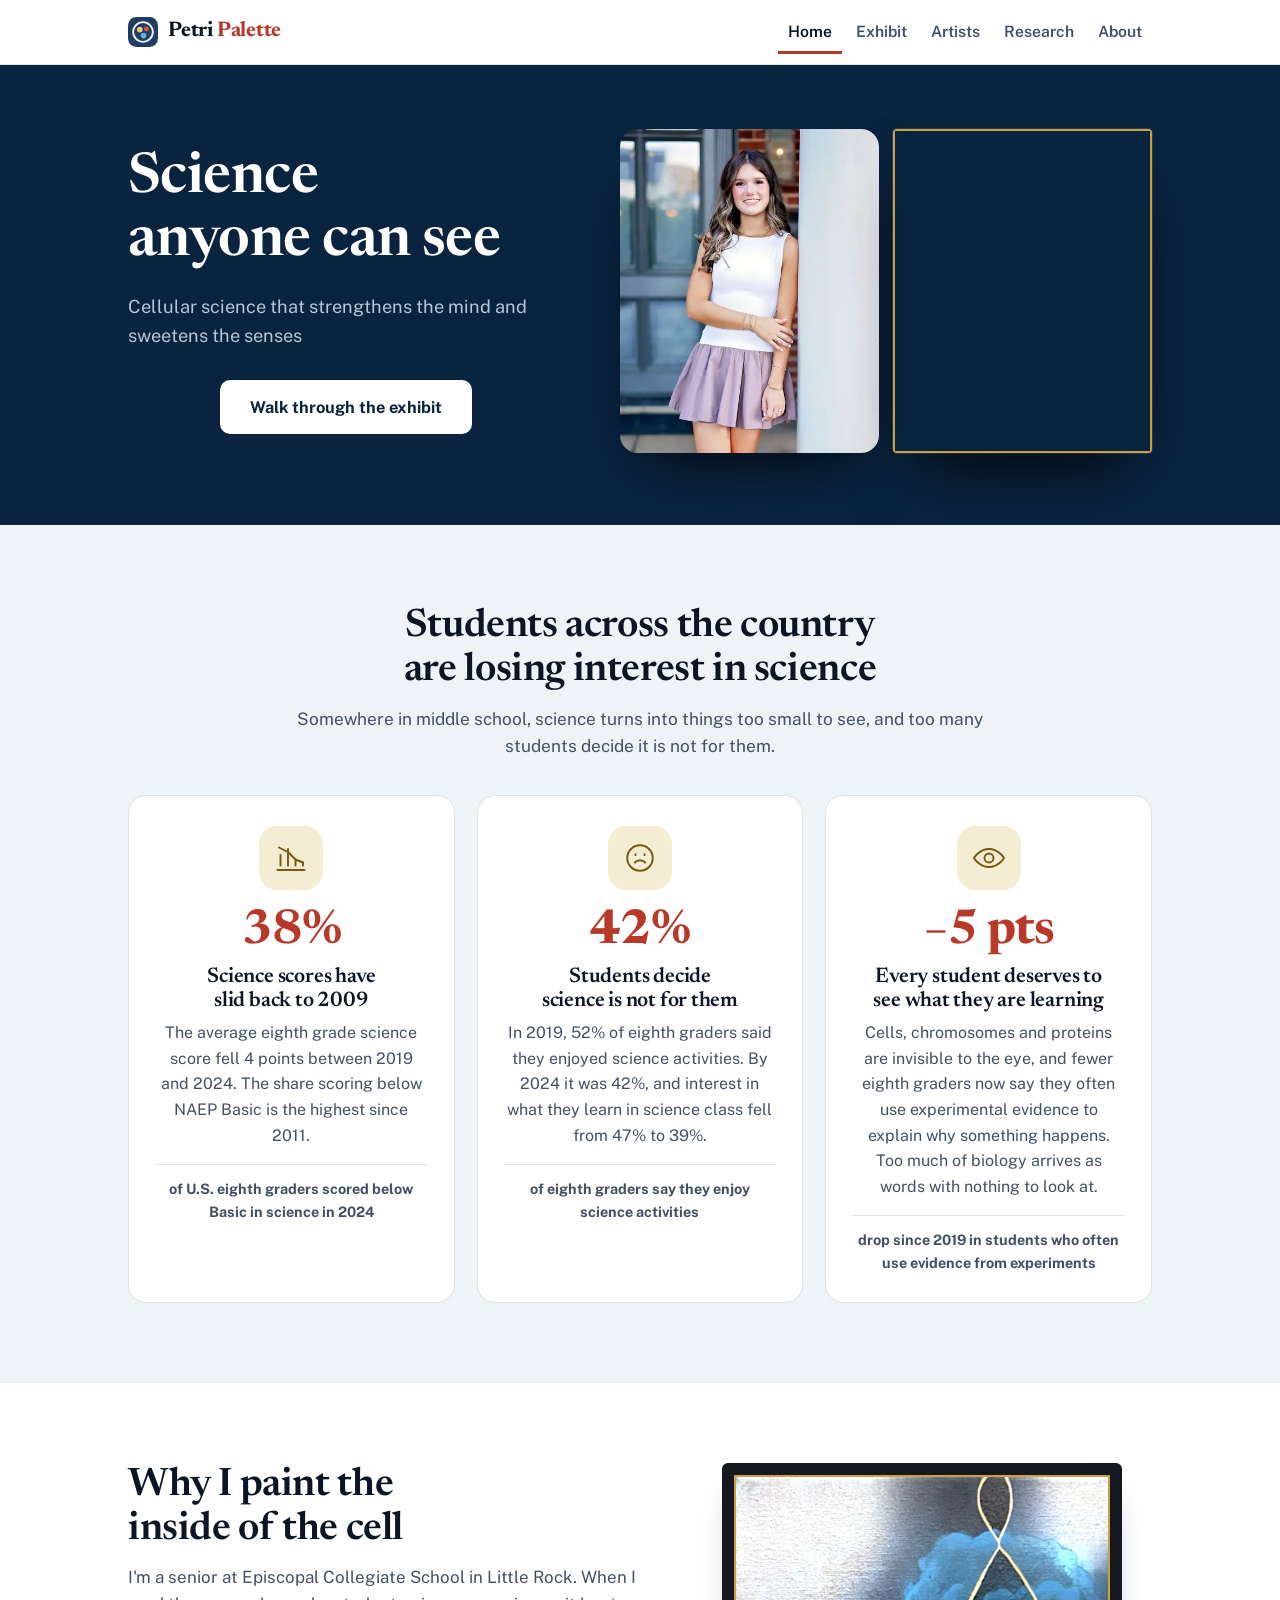
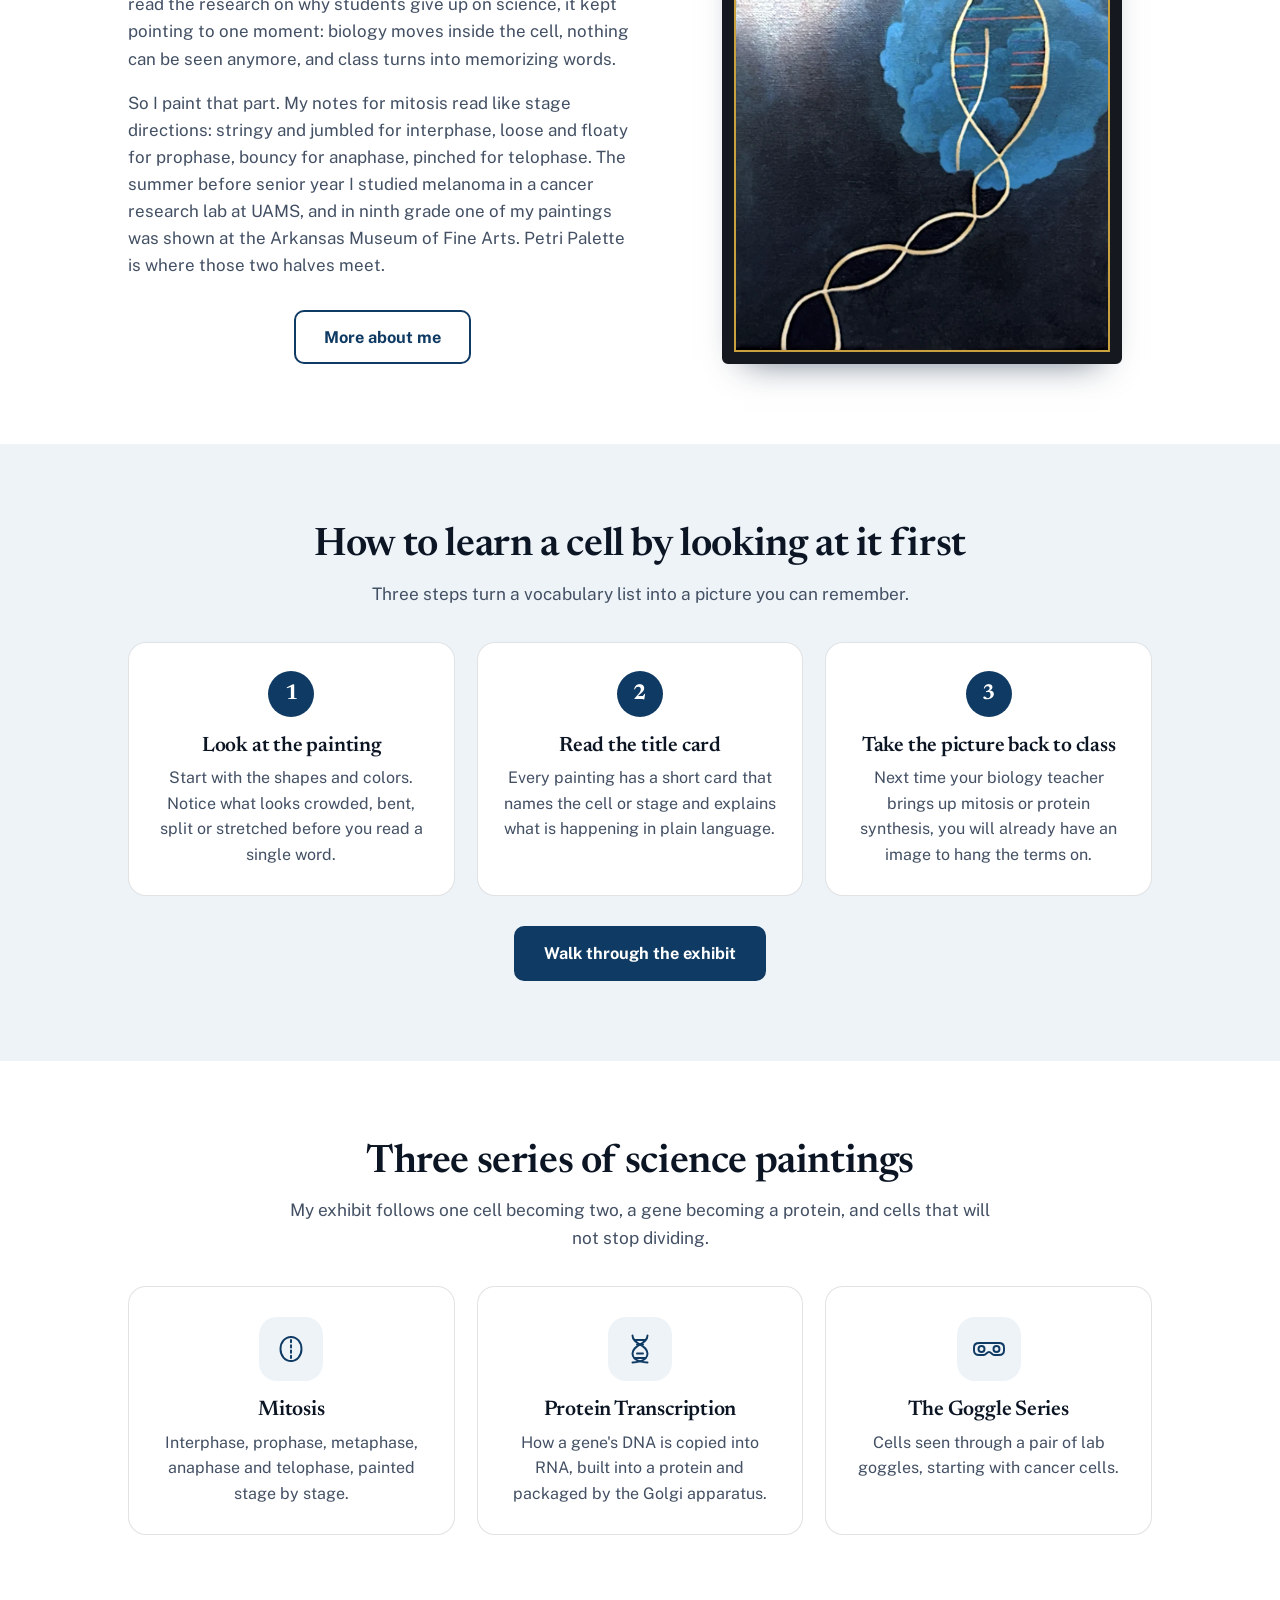
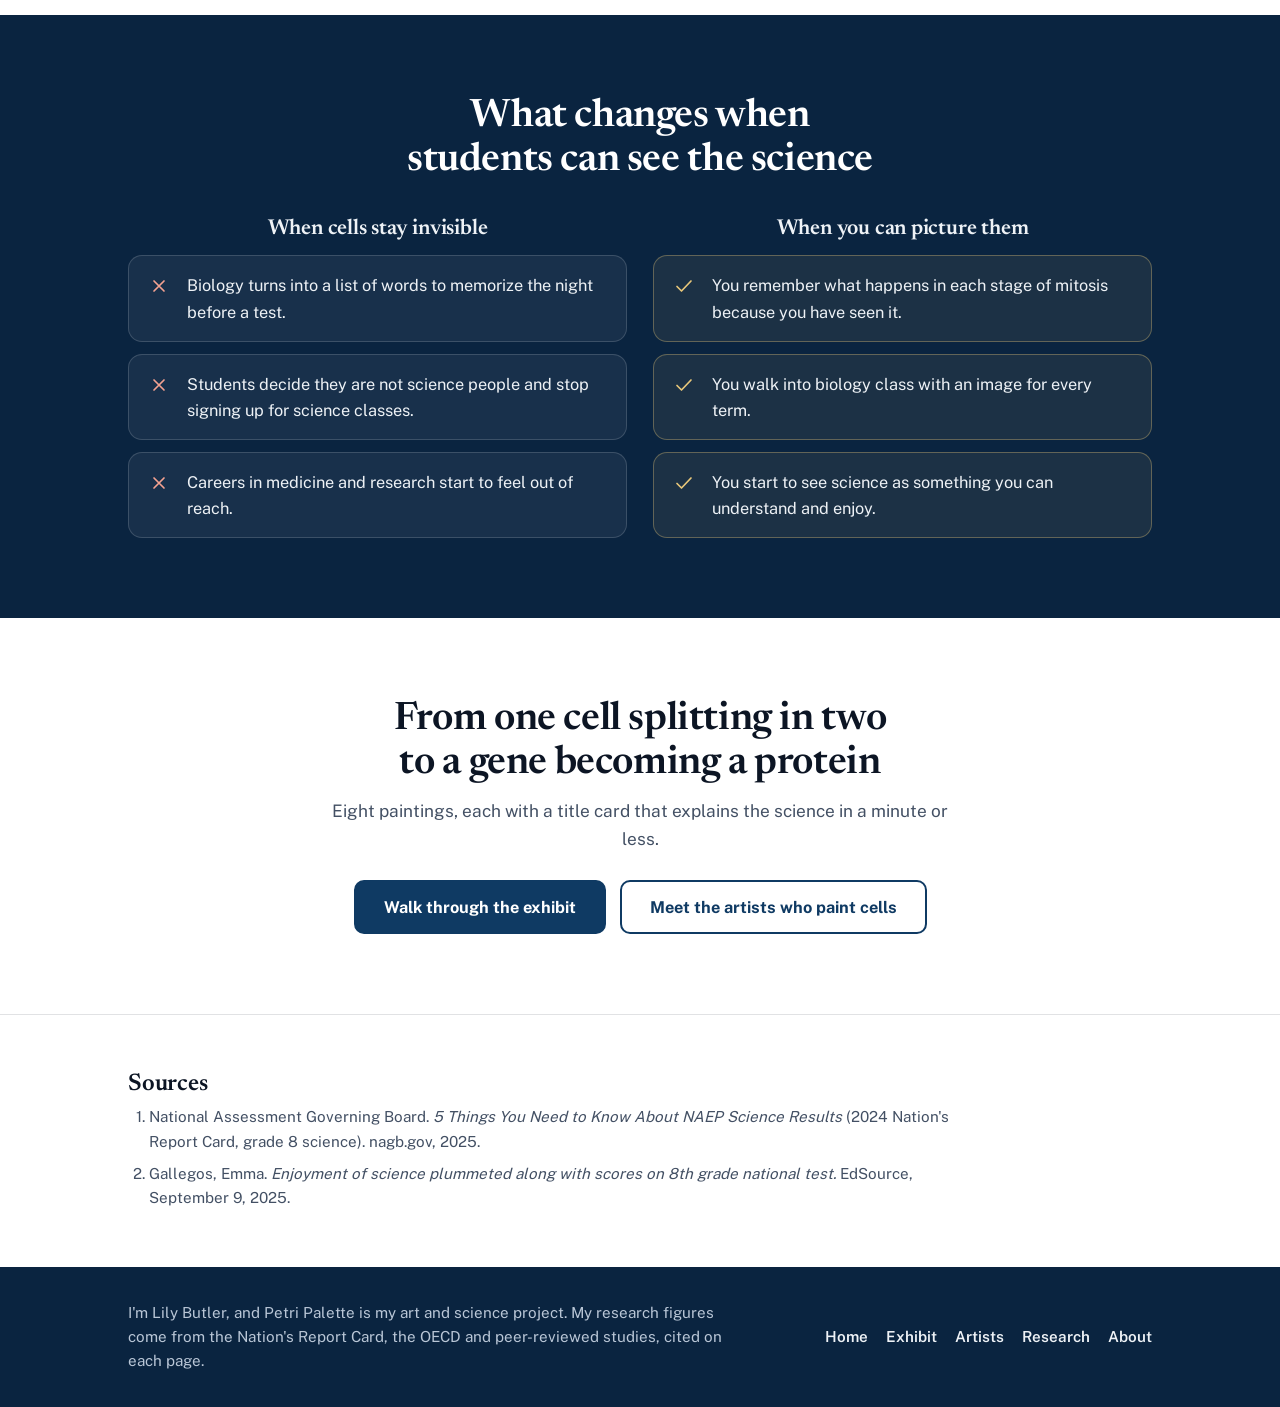
==== index.html @ 1de5664a "Add Lily's Interphase and Cancer Cells paintings; bring back the Goggle Series - Interphase: her rou" ====
<!DOCTYPE html>
<html lang="en">
<head>
<meta charset="UTF-8">
<meta name="viewport" content="width=device-width, initial-scale=1.0">
<title>Science Art Exhibit: Paintings of Cells and Mitosis | Petri Palette</title>
<meta name="description" content="My paintings of the stages of mitosis and the path from gene to protein, made to help students picture the biology they are asked to learn.">
<meta name="robots" content="index,follow,max-image-preview:large">
<link rel="canonical" href="https://odyssey-jotun.github.io/petri-palette/">
<meta name="author" content="Lily Butler">
<meta name="theme-color" content="#FFFFFF">
<meta property="og:site_name" content="Petri Palette">
<meta property="og:title" content="Science Art Exhibit: Paintings of Cells and Mitosis | Petri Palette">
<meta property="og:description" content="My paintings of the stages of mitosis and the path from gene to protein, made to help students picture the biology they are asked to learn.">
<meta property="og:type" content="website">
<meta property="og:url" content="https://odyssey-jotun.github.io/petri-palette/">
<meta property="og:image" content="https://odyssey-jotun.github.io/petri-palette/images/og.jpg">
<meta property="og:image:width" content="1200">
<meta property="og:image:height" content="630">
<meta property="og:image:alt" content="Lily Butler's painting of a gold DNA double helix unzipping across a blue cloud, on a dark blue wall">
<meta name="twitter:card" content="summary_large_image">
<link rel="icon" href="favicon.svg" type="image/svg+xml">
<link rel="preload" as="image" type="image/webp" href="images/lily-column-800.webp" imagesrcset="images/lily-column-480.webp 480w, images/lily-column-680.webp 680w, images/lily-column-800.webp 800w" imagesizes="(max-width: 860px) 46vw, 320px" fetchpriority="high">
<link rel="preload" href="fonts/newsreader.woff2" as="font" type="font/woff2" crossorigin>
<link rel="preload" href="fonts/public-sans.woff2" as="font" type="font/woff2" crossorigin>
<style>@font-face{font-family:'Newsreader';font-style:normal;font-weight:600 700;font-display:swap;src:url(fonts/newsreader.woff2) format('woff2')}@font-face{font-family:'Public Sans';font-style:normal;font-weight:400 700;font-display:swap;src:url(fonts/public-sans.woff2) format('woff2')}:root{--bg:#FFFFFF;--bg-alt:#EEF3F8;--card:#FFFFFF;--ink:#0C1524;--ink-soft:#435064;--primary:#0F3A63;--primary-dk:#0A2440;--red:#B8392A;--red-lt:#F9E4E0;--red-on-dark:#F4A291;--gold:#C9A23F;--gold-lt:#F5ECD4;--gold-dk:#765A10;--gold-on-dark:#E8C77A;--on-dark:#EEF2F6;--on-dark-soft:#B9C6D6;--line:rgba(12,21,36,0.12);--c2019:#2A6FA6;--c2024:#B8392A;--radius:18px;--radius-lg:28px;--wrap:1080px;--flow-tight:0.32em;--flow-block:44px;--flow-section:80px}*{box-sizing:border-box}html{scroll-behavior:smooth;scroll-padding-top:84px}@media (prefers-reduced-motion:reduce){html{scroll-behavior:auto}*{animation-duration:0.001ms !important;transition-duration:0.001ms !important}}body{margin:0;background:var(--bg);color:var(--ink);font-family:'Public Sans',ui-sans-serif,system-ui,-apple-system,'Segoe UI',sans-serif;font-size:18px;line-height:1.6;-webkit-font-smoothing:antialiased}h1,h2,h3,h4{font-family:'Newsreader',Georgia,'Times New Roman',serif;font-weight:600;line-height:1.12;margin:0 0 var(--flow-tight);color:var(--ink);letter-spacing:-0.01em}h1,h2,h3{text-wrap:balance}p{margin:0 0 1em}p:last-child{margin-bottom:0}a{color:inherit}img{max-width:100%;height:auto}.wrap{max-width:var(--wrap);margin:0 auto;padding:0 28px}.skip{position:absolute;left:-9999px;top:10px;background:var(--card);color:var(--ink);padding:12px 18px;border-radius:10px;z-index:100;text-decoration:none;font-weight:700;border:2px solid var(--primary)}.skip:focus{left:16px}a:focus-visible,button:focus-visible{outline:3px solid var(--red);outline-offset:3px;border-radius:4px}nav.site{position:sticky;top:0;z-index:20;background:rgba(255,255,255,0.94);backdrop-filter:blur(8px);border-bottom:1px solid var(--line)}nav.site .wrap{display:flex;align-items:center;justify-content:space-between;gap:4px 20px;padding-top:10px;padding-bottom:10px;flex-wrap:wrap}.wordmark{display:inline-flex;align-items:center;gap:10px;font-family:'Newsreader',Georgia,serif;font-weight:700;font-size:1.32rem;letter-spacing:-0.01em;color:var(--ink);text-decoration:none;white-space:nowrap;min-height:44px}.wordmark .mark{width:30px;height:30px;flex:none}.wordmark .last{color:var(--red)}nav.site ul{list-style:none;display:flex;align-items:center;gap:4px;margin:0;padding:0;font-size:0.98rem;font-weight:600}nav.site ul a{text-decoration:none;color:var(--ink-soft);display:inline-flex;align-items:center;min-height:44px;padding:0 10px;white-space:nowrap;transition:color 0.15s ease}nav.site ul a:hover{color:var(--primary)}nav.site ul a[aria-current="page"]{color:var(--ink);box-shadow:inset 0 -3px 0 var(--red)}.btn{display:inline-flex;align-items:center;justify-content:center;text-align:center;min-height:50px;background:var(--primary);color:#FFFFFF;text-decoration:none;font-weight:700;font-size:1.02rem;padding:12px 28px;border-radius:10px;border:2px solid var(--primary);transition:background 0.18s ease,color 0.18s ease,border-color 0.18s ease}.btn:hover{background:var(--gold-on-dark);border-color:var(--gold-on-dark);color:var(--primary-dk)}.btn.ghost{background:transparent;color:var(--primary)}.btn.ghost:hover{background:var(--primary);color:#FFFFFF;border-color:var(--primary)}.btn-row{display:flex;gap:14px;flex-wrap:wrap;align-items:center;justify-content:center;margin-top:30px}section{padding:var(--flow-section) 0}.band{background:var(--bg-alt)}.section-head{max-width:720px;margin-bottom:34px}.section-head.center{text-align:center;margin-left:auto;margin-right:auto}h2{font-size:clamp(1.8rem,3.3vw,2.45rem)}.section-head p{color:var(--ink-soft);font-size:1.08rem}.hero{padding:64px 0 80px}.hero-text{text-align:center;max-width:820px;margin:0 auto 40px}.hero h1{font-size:clamp(2.3rem,5.4vw,3.8rem)}.hero .lede{font-size:1.2rem;color:var(--ink-soft);margin:10px auto 0;max-width:40em}.hero-photo{margin:0;border-radius:var(--radius-lg);overflow:hidden;aspect-ratio:3/2;background:var(--bg-alt);box-shadow:0 24px 48px -26px rgba(19,40,64,0.6)}.hero-photo img{display:block;width:100%;height:100%;object-fit:cover}.hero-photo.wide{aspect-ratio:2.2/1}.hero-photo.wide img{object-position:center 60%}.split{display:grid;grid-template-columns:1.05fr 0.95fr;gap:56px;align-items:center}.split.flip{grid-template-columns:0.95fr 1.05fr}.page-hero{padding:60px 0 64px}.page-hero h1{font-size:clamp(2.1rem,4.4vw,3.1rem)}.page-hero .lede{font-size:1.14rem;color:var(--ink-soft);margin-top:8px;max-width:34em}.photo{margin:0;border-radius:var(--radius);overflow:hidden;aspect-ratio:4/3;background:var(--bg-alt);box-shadow:0 20px 40px -24px rgba(19,40,64,0.55)}.photo img{display:block;width:100%;height:100%;object-fit:cover}.split p{color:var(--ink-soft)}.cards{display:grid;grid-template-columns:repeat(3,1fr);gap:22px}.card{background:var(--card);border:1px solid var(--line);border-radius:var(--radius);padding:30px 26px 28px;text-align:center}.card h3{font-size:1.32rem}.card p{font-size:1rem;color:var(--ink-soft)}.card .icon{width:64px;height:64px;border-radius:18px;background:var(--bg-alt);color:var(--primary);display:flex;align-items:center;justify-content:center;margin:0 auto 18px}.card .icon svg{width:36px;height:36px}.card .num{font-family:'Newsreader',Georgia,serif;font-weight:700;font-size:clamp(2.4rem,4.2vw,3rem);line-height:1;letter-spacing:-0.02em;color:var(--red);margin:0 0 10px}.card .of{font-size:0.9rem;font-weight:700;color:var(--ink-soft);margin:12px 0 0;border-top:1px solid var(--line);padding-top:12px}.band .card .icon{background:var(--gold-lt);color:var(--gold-dk)}.punch{font-family:'Newsreader',Georgia,serif;font-weight:600;font-size:clamp(1.3rem,2.4vw,1.65rem);line-height:1.3;text-align:center;color:var(--primary);max-width:760px;margin:var(--flow-block) auto 0}.strip{list-style:none;margin:var(--flow-block) 0 0;padding:0;display:grid;grid-template-columns:repeat(3,1fr);background:var(--card);border:1px solid var(--line);border-radius:var(--radius)}.strip li{padding:24px 26px;border-left:1px solid var(--line);text-align:center}.strip li:first-child{border-left:0}.strip .n{display:block;font-family:'Newsreader',Georgia,serif;font-weight:700;font-size:2.2rem;line-height:1;color:var(--primary);margin-bottom:8px}.strip .t{font-size:0.98rem;color:var(--ink-soft);line-height:1.4;display:block}.about-text p{font-size:1.06rem}.about-text p.name-line{color:var(--ink);font-weight:700;font-size:1.12rem;margin-top:0}.steps{list-style:none;margin:0;padding:0;display:grid;grid-template-columns:repeat(3,1fr);gap:22px;counter-reset:step}.steps li{background:var(--card);border:1px solid var(--line);border-radius:var(--radius);padding:28px 26px;counter-increment:step;text-align:center}.steps li:before{content:counter(step);display:flex;align-items:center;justify-content:center;width:46px;height:46px;border-radius:50%;background:var(--primary);color:#FFFFFF;font-family:'Newsreader',Georgia,serif;font-weight:700;font-size:1.35rem;margin:0 auto 18px}.steps h3{font-size:1.3rem}.steps p{font-size:1rem;color:var(--ink-soft)}.after{background:var(--primary-dk);color:var(--on-dark)}.after h2,.after h3{color:#FFFFFF}.stakes{display:grid;grid-template-columns:1fr 1fr;gap:26px}.stake h3{font-size:1.35rem;margin-bottom:14px;text-align:center}.outcomes{list-style:none;margin:0;padding:0;display:grid;gap:12px}.outcomes li{display:grid;grid-template-columns:26px 1fr;gap:14px;align-items:start;background:rgba(255,255,255,0.06);border:1px solid rgba(238,242,246,0.16);border-radius:14px;padding:16px 18px;color:var(--on-dark);font-size:1.02rem}.outcomes svg{width:24px;height:24px;margin-top:2px;color:var(--red-on-dark)}.stake.good .outcomes svg{color:var(--gold-on-dark)}.stake.good .outcomes li{background:rgba(232,199,122,0.08);border-color:rgba(232,199,122,0.34)}.closing{text-align:center}.closing .wrap{max-width:680px}.closing p{color:var(--ink-soft);font-size:1.08rem}.closing .btn-row{margin-top:26px}.series{scroll-margin-top:90px}.series + .series{border-top:1px solid var(--line)}.series .section-head{margin-bottom:30px}.wall{display:grid;grid-template-columns:repeat(3,1fr);gap:34px 26px;align-items:start}.wall.five{grid-template-columns:repeat(6,1fr)}.wall.two{grid-template-columns:repeat(2,minmax(0,340px));justify-content:center}.wall.one{grid-template-columns:minmax(0,460px);justify-content:center}.wall.five .piece{grid-column:span 2}.wall.five .piece:nth-child(4){grid-column:2 / span 2}.piece{display:grid;gap:18px;justify-items:center}.frame{width:100%;aspect-ratio:4/5;margin:0;background:#FFFFFF;border:12px solid #15181E;border-radius:6px;box-shadow:0 18px 34px -22px rgba(19,40,64,0.7),inset 0 0 0 14px #F4F7FA;display:flex;flex-direction:column;align-items:center;justify-content:center;gap:14px;color:var(--primary);padding:22px}.frame svg{width:58%;height:auto;max-height:62%}.frame .soon{font-size:0.86rem;font-weight:600;color:var(--ink-soft);text-align:center;line-height:1.3}.frame img{width:100%;height:100%;object-fit:cover}.frame.art{padding:0;height:auto;box-shadow:0 18px 34px -22px rgba(19,40,64,0.7)}.frame.art img{display:block}.label{width:92%;background:var(--card);border:1px solid var(--line);border-radius:4px;padding:16px 18px 18px;text-align:left;box-shadow:0 6px 14px -10px rgba(24,32,43,0.45)}.label h3{font-size:1.22rem;margin-bottom:2px}.label .meta{font-size:0.86rem;color:var(--ink-soft);margin:0 0 10px;padding-bottom:10px;border-bottom:1px solid var(--line)}.label p{font-size:0.96rem;color:var(--ink-soft)}.label .see{margin-top:10px;color:var(--ink)}.chart{background:var(--card);border:1px solid var(--line);border-radius:var(--radius);padding:28px 30px;margin:0}.chart h3{font-size:1.3rem}.chart .sub{color:var(--ink-soft);font-size:0.98rem;margin-bottom:18px}.legend{list-style:none;margin:0 0 18px;padding:0;display:flex;gap:20px;flex-wrap:wrap;font-size:0.94rem;color:var(--ink-soft)}.legend li{display:flex;align-items:center;gap:8px}.legend i{width:14px;height:14px;border-radius:4px;display:inline-block}.legend i.y19,.bar.y19{background:var(--c2019)}.legend i.y24,.bar.y24{background:var(--c2024)}.bars{display:grid;gap:22px}.bars .row h4{font-family:'Public Sans',sans-serif;font-size:1rem;font-weight:700;margin-bottom:8px}.pair{display:grid;gap:4px}.barline{display:grid;grid-template-columns:44px 1fr;gap:10px;align-items:center;font-size:0.9rem;color:var(--ink-soft)}.track{position:relative;height:30px}.bar{display:flex;align-items:center;justify-content:flex-end;height:100%;border-radius:0 4px 4px 0;padding-right:10px;color:#FFFFFF;font-weight:700;font-size:0.95rem;min-width:52px}.bar:hover{filter:brightness(1.08)}.chart .cite-line{margin-top:18px}.facts{display:grid;grid-template-columns:1fr 1fr;gap:22px;margin-top:var(--flow-block)}.fact{background:var(--card);border:1px solid var(--line);border-radius:var(--radius);padding:26px}.fact h3{font-size:1.25rem}.fact p{color:var(--ink-soft);font-size:1rem}.cite-line{font-size:0.9rem;color:var(--ink-soft);font-style:italic;margin-top:14px}.prose{max-width:760px;margin:0 auto}.prose p{color:var(--ink-soft);font-size:1.06rem}.prose h2 + p{margin-top:0}.prose p + h2,.prose .facts + h2{margin-top:var(--flow-block)}.refs{padding:56px 0;border-top:1px solid var(--line)}.refs h2{font-size:1.5rem}.refs ol{max-width:860px;margin:0;padding-left:1.3rem;display:grid;gap:8px;font-size:0.95rem;color:var(--ink-soft)}footer{background:var(--primary-dk);color:var(--on-dark-soft);padding:34px 0;font-size:0.95rem}footer .wrap{display:flex;justify-content:space-between;align-items:center;flex-wrap:wrap;gap:10px 24px}footer p{margin:0;max-width:40em}footer ul{list-style:none;display:flex;flex-wrap:wrap;gap:0 18px;margin:0;padding:0;font-weight:600}footer ul a{display:inline-flex;align-items:center;min-height:44px;color:var(--on-dark);text-decoration:none}@media (max-width:900px){nav.site ul{order:3;width:100%;justify-content:space-between;gap:0;border-top:1px solid var(--line)}nav.site ul a{padding:0 4px;font-size:0.95rem}html{scroll-padding-top:130px}.wall,.wall.five,.wall.two{grid-template-columns:1fr 1fr}.wall.one{grid-template-columns:minmax(0,460px)}.wall.five .piece,.wall.five .piece:nth-child(4){grid-column:auto}}@media (min-width:560px) and (max-width:900px){nav.site ul{justify-content:flex-start;gap:18px}}@media (max-width:860px){.split,.split.flip{grid-template-columns:1fr;gap:30px}.page-hero .hero-photo{order:-1;aspect-ratio:16/10}.split.flip>.photo{order:0}.cards,.steps,.stakes,.facts{grid-template-columns:1fr}.hero-photo.wide{aspect-ratio:3/2}}@media (max-width:620px){:root{--flow-section:56px;--flow-block:34px}body{font-size:17px}.wrap{padding:0 20px}.hero{padding:36px 0 56px}.hero-text{margin-bottom:28px}.page-hero{padding:24px 0 44px}.btn-row .btn{width:100%}.strip{grid-template-columns:1fr}.strip li{border-left:0;border-top:1px solid var(--line)}.strip li:first-child{border-top:0}.wall,.wall.five,.wall.two{grid-template-columns:1fr;gap:40px}.frame{max-width:340px}.frame:not(.art){aspect-ratio:1/1}.chart{padding:22px 18px}.wordmark{font-size:1.2rem}}a.card{text-decoration:none;color:inherit;transition:border-color 0.15s ease}a.card:hover{border-color:var(--red)}a.card:hover h3{color:var(--primary)}.about-art{max-width:400px;justify-self:center}.label .credit{font-size:0.82rem;font-style:italic;color:var(--ink-soft);margin-top:10px;padding-top:10px;border-top:1px solid var(--line)}.card .where{font-size:0.92rem;font-weight:700;color:var(--red);margin:0 0 10px}.portrait{aspect-ratio:4/5;max-width:440px;width:100%;justify-self:center}.photo.portrait,.hero-photo.portrait{aspect-ratio:4/5}.portrait img{object-position:center 30%}@media (max-width:860px){.page-hero .hero-photo.portrait{aspect-ratio:1/1;max-width:400px;margin:0 auto}.split>.photo.portrait{order:-1;max-width:400px;margin:0 auto}}.studio-hero{background:var(--primary-dk);color:var(--on-dark);padding:64px 0 72px;overflow:hidden}.studio{display:grid;grid-template-columns:0.92fr 1.08fr;gap:48px;align-items:center}.studio-text{position:relative;z-index:1}.studio-hero h1{color:#FFFFFF;font-size:clamp(2.2rem,4.6vw,3.4rem)}.studio-hero .lede{color:var(--on-dark-soft);font-size:1.14rem;margin-top:10px;max-width:32em}.studio-art{position:relative;padding:0 0 40px}.canvas{margin:0 auto;width:min(100%,470px);aspect-ratio:711/890;border-radius:4px;overflow:hidden;box-shadow:0 0 0 1px rgba(238,242,246,0.12),0 36px 70px -24px rgba(0,0,0,0.85)}.canvas img{display:block;width:100%;height:100%;object-fit:cover}.studio-card{position:absolute;right:max(0px,calc(50% - 290px));bottom:0;margin:0;background:#FFFFFF;color:var(--ink);border-radius:4px;padding:10px 14px;font-size:0.86rem;line-height:1.35;max-width:220px;box-shadow:0 10px 22px -12px rgba(0,0,0,0.7)}.studio-card strong{display:block;font-family:'Newsreader',Georgia,serif;font-size:1.05rem;font-weight:600}.studio-card span{color:var(--ink-soft)}.studio-hero .strip{margin-top:56px}.btn.light{background:#FFFFFF;border-color:#FFFFFF;color:var(--primary-dk)}.btn.light:hover{background:#E8C77A;border-color:#E8C77A;color:var(--primary-dk)}@media (prefers-reduced-motion:no-preference){.studio-card{animation:studio-rise 0.7s cubic-bezier(.2,.7,.2,1) 0.2s both}}@keyframes studio-rise{from{opacity:0;transform:translateY(28px)}to{opacity:1;transform:none}}@keyframes studio-fade{from{opacity:0}to{opacity:1}}@media (max-width:860px){.studio{grid-template-columns:1fr;gap:34px}.studio-art{order:-1;padding:0 0 36px}.canvas{width:84%}.studio-card{max-width:170px;padding:8px 11px;font-size:0.8rem}.studio-hero{padding:32px 0 56px}.studio-hero .strip{margin-top:40px}}.frame{position:relative}.frame::after{content:"";position:absolute;inset:0;box-shadow:inset 0 0 0 2px var(--gold);pointer-events:none}.canvas{position:relative}.canvas::after{content:"";position:absolute;inset:0;box-shadow:inset 0 0 0 2px var(--gold);pointer-events:none}.after .stake h3,.studio-card strong{color:inherit}footer ul a:hover{color:var(--gold-on-dark)}.cards.two{grid-template-columns:repeat(2,minmax(0,360px));justify-content:center}@media (max-width:860px){.cards.two{grid-template-columns:1fr}}.hero2{display:grid;grid-template-columns:0.9fr 1.1fr;gap:56px;align-items:center}.hero2-text{position:relative;z-index:1}.hero2-text h1{color:#FFFFFF;font-size:clamp(2.3rem,4.4vw,3.5rem)}.diptych{display:grid;grid-template-columns:1fr 1fr;gap:14px}.trip-photo{margin:0;aspect-ratio:4/5;border-radius:var(--radius);overflow:hidden;box-shadow:0 30px 60px -24px rgba(0,0,0,0.8)}.trip-photo img{display:block;width:100%;height:100%;object-fit:cover;object-position:center 25%}.diptych .canvas{width:100%;margin:0}@media (max-width:860px){.hero2{grid-template-columns:1fr;gap:26px}.diptych{order:-1;gap:10px}}</style>
<script type="application/ld+json">{"@context":"https://schema.org","@graph":[{"@type":"WebSite","@id":"https://odyssey-jotun.github.io/petri-palette/#site","url":"https://odyssey-jotun.github.io/petri-palette/","name":"Petri Palette","description":"Paintings of cells, mitosis and protein synthesis that make biology easier to picture, with the research behind the project.","author":{"@id":"https://odyssey-jotun.github.io/petri-palette/#lily"},"inLanguage":"en-US"},{"@type":"Person","@id":"https://odyssey-jotun.github.io/petri-palette/#lily","name":"Lily Butler","description":"High school senior, painter and student researcher who created Petri Palette, an art exhibit of cells, mitosis and protein synthesis.","url":"https://odyssey-jotun.github.io/petri-palette/#about"},{"@type":"WebPage","@id":"https://odyssey-jotun.github.io/petri-palette/#page","url":"https://odyssey-jotun.github.io/petri-palette/","name":"Science Art Exhibit: Paintings of Cells and Mitosis | Petri Palette","headline":"Science Art Exhibit: Paintings of Cells and Mitosis | Petri Palette","description":"My paintings of the stages of mitosis and the path from gene to protein, made to help students picture the biology they are asked to learn.","isPartOf":{"@id":"https://odyssey-jotun.github.io/petri-palette/#site"},"author":{"@id":"https://odyssey-jotun.github.io/petri-palette/#lily"},"inLanguage":"en-US","datePublished":"2026-10-27","dateModified":"2026-10-27","image":"https://odyssey-jotun.github.io/petri-palette/images/og.jpg","about":"Science art for biology education"}]}</script>
</head>
<body>

<a class="skip" href="#main">Skip to content</a>
<nav class="site" aria-label="Primary">
  <div class="wrap">
    <a class="wordmark" href="index.html"><svg class="mark" viewBox="0 0 32 32" aria-hidden="true"><rect width="32" height="32" rx="9" fill="#1F3D63"/><circle cx="16" cy="16" r="10.5" fill="none" stroke="#EEF2F6" stroke-width="2"/><circle cx="12.6" cy="13.4" r="3.1" fill="#E8C77A"/><circle cx="19.6" cy="12.8" r="2.6" fill="#E0533A"/><circle cx="16.6" cy="19.8" r="3" fill="#5BB4E0"/></svg><span>Petri <span class="last">Palette</span></span></a>
    <ul>
      <li><a href="index.html" aria-current="page">Home</a></li>
      <li><a href="exhibit.html">Exhibit</a></li>
      <li><a href="artists.html">Artists</a></li>
      <li><a href="research.html">Research</a></li>
      <li><a href="about.html">About</a></li>
    </ul>
  </div>
</nav>

<main id="main">

<header class="studio-hero">
  <div class="wrap hero2">
    <div class="hero2-text">
      <h1>Science anyone can see</h1>
      <p class="lede">Cellular science that strengthens the mind and sweetens the senses</p>
      <div class="btn-row center">
        <a href="exhibit.html" class="btn light">Walk through the exhibit</a>
      </div>
    </div>
    <div class="diptych">
      <figure class="trip-photo"><img src="images/lily-column-800.webp" srcset="images/lily-column-480.webp 480w, images/lily-column-680.webp 680w, images/lily-column-800.webp 800w" sizes="(max-width: 860px) 46vw, 320px" width="800" height="1000" alt="Lily Butler, the student artist behind Petri Palette, in a white top, leaning against a white column and smiling" fetchpriority="high" decoding="async"></figure>
      <figure class="canvas"><img src="images/art/dna-helix.webp" srcset="images/art/dna-helix-520.webp 520w, images/art/dna-helix.webp 711w" sizes="(max-width: 860px) 46vw, 320px" width="711" height="890" alt="My painting of a gold DNA double helix unzipping across a blue cloud" decoding="async"></figure>
    </div>
  </div>
</header>

<section id="problem" class="band">
  <div class="wrap">
    <div class="section-head center">
      <h2>Students across the country are losing interest in science</h2>
      <p>Somewhere in middle school, science turns into things too small to see, and too many students decide it is not for them.</p>
    </div>
    <div class="cards">
      <div class="card">
        <div class="icon"><svg viewBox="0 0 48 48" fill="none" stroke="currentColor" stroke-width="2.6" stroke-linecap="round" stroke-linejoin="round" aria-hidden="true"><path d="M6 40h36"/><path d="M10 34V20M20 34V12M30 34v-8M40 34v-4"/><path d="M8 10l12 6 10 10 10 4"/></svg></div>
        <p class="num">38%</p>
        <h3>Science scores have slid back to 2009</h3>
        <p>The average eighth grade science score fell 4 points between 2019 and 2024. The share scoring below NAEP Basic is the highest since 2011.</p>
        <p class="of">of U.S. eighth graders scored below Basic in science in 2024</p>
      </div>
      <div class="card">
        <div class="icon"><svg viewBox="0 0 48 48" fill="none" stroke="currentColor" stroke-width="2.6" stroke-linecap="round" stroke-linejoin="round" aria-hidden="true"><circle cx="24" cy="24" r="17"/><path d="M17 30c2 -2 4.5-3 7-3s5 1 7 3"/><path d="M18 19v1M30 19v1"/></svg></div>
        <p class="num">42%</p>
        <h3>Students decide science is not for them</h3>
        <p>In 2019, 52% of eighth graders said they enjoyed science activities. By 2024 it was 42%, and interest in what they learn in science class fell from 47% to 39%.</p>
        <p class="of">of eighth graders say they enjoy science activities</p>
      </div>
      <div class="card">
        <div class="icon"><svg viewBox="0 0 48 48" fill="none" stroke="currentColor" stroke-width="2.6" stroke-linecap="round" stroke-linejoin="round" aria-hidden="true"><path d="M4 24s7-12 20-12 20 12 20 12-7 12-20 12S4 24 4 24z"/><circle cx="24" cy="24" r="6"/></svg></div>
        <p class="num">&minus;5 pts</p>
        <h3>Every student deserves to see what they are learning</h3>
        <p>Cells, chromosomes and proteins are invisible to the eye, and fewer eighth graders now say they often use experimental evidence to explain why something happens. Too much of biology arrives as words with nothing to look at.</p>
        <p class="of">drop since 2019 in students who often use evidence from experiments</p>
      </div>
    </div>
  </div>
</section>

<section id="about">
  <div class="wrap split">
    <div class="about-text">
      <h2>Why I paint the inside of the cell</h2>
      <p>I'm a senior at Episcopal Collegiate School in Little Rock. When I read the research on why students give up on science, it kept pointing to one moment: biology moves inside the cell, nothing can be seen anymore, and class turns into memorizing words.</p>
      <p>So I paint that part. My notes for mitosis read like stage directions: stringy and jumbled for interphase, loose and floaty for prophase, bouncy for anaphase, pinched for telophase. The summer before senior year I studied melanoma in a cancer research lab at UAMS, and in ninth grade one of my paintings was shown at the Arkansas Museum of Fine Arts. Petri Palette is where those two halves meet.</p>
      <div class="btn-row center"><a href="about.html" class="btn ghost">More about me</a></div>
    </div>
    <figure class="frame art about-art" style="aspect-ratio:711/890"><img src="images/art/dna-helix.webp" width="711" height="890" alt="My painting of a gold DNA double helix unzipping across a blue cloud" loading="lazy" decoding="async"></figure>
  </div>
</section>

<section id="plan" class="band">
  <div class="wrap">
    <div class="section-head center">
      <h2>How to learn a cell by looking at it first</h2>
      <p>Three steps turn a vocabulary list into a picture you can remember.</p>
    </div>
    <ol class="steps">
      <li>
        <h3>Look at the painting</h3>
        <p>Start with the shapes and colors. Notice what looks crowded, bent, split or stretched before you read a single word.</p>
      </li>
      <li>
        <h3>Read the title card</h3>
        <p>Every painting has a short card that names the cell or stage and explains what is happening in plain language.</p>
      </li>
      <li>
        <h3>Take the picture back to class</h3>
        <p>Next time your biology teacher brings up mitosis or protein synthesis, you will already have an image to hang the terms on.</p>
      </li>
    </ol>
    <div class="btn-row center">
      <a href="exhibit.html" class="btn">Walk through the exhibit</a>
    </div>
  </div>
</section>

<section id="series">
  <div class="wrap">
    <div class="section-head center">
      <h2>Three series of science paintings</h2>
      <p>My exhibit follows one cell becoming two, a gene becoming a protein, and cells that will not stop dividing.</p>
    </div>
    <div class="cards">
      <a class="card" href="exhibit.html#mitosis">
        <div class="icon"><svg viewBox="0 0 48 48" fill="none" stroke="currentColor" stroke-width="2.6" stroke-linecap="round" stroke-linejoin="round" aria-hidden="true"><path d="M24 8c-8 0-14 7-14 16s6 16 14 16"/><path d="M24 8c8 0 14 7 14 16s-6 16-14 16"/><path d="M24 12v24" stroke-dasharray="3 4"/></svg></div>
        <h3>Mitosis</h3>
        <p>Interphase, prophase, metaphase, anaphase and telophase, painted stage by stage.</p>
      </a>
      <a class="card" href="exhibit.html#protein-transcription">
        <div class="icon"><svg viewBox="0 0 48 48" fill="none" stroke="currentColor" stroke-width="2.6" stroke-linecap="round" stroke-linejoin="round" aria-hidden="true"><path d="M14 6c0 12 20 12 20 24S14 42 14 42"/><path d="M34 6c0 12-20 12-20 24s20 12 20 12"/><path d="M17 12h14M20 18h8M20 30h8M17 36h14"/></svg></div>
        <h3>Protein Transcription</h3>
        <p>How a gene's DNA is copied into RNA, built into a protein and packaged by the Golgi apparatus.</p>
      </a>
      <a class="card" href="exhibit.html#goggle-series">
        <div class="icon"><svg viewBox="0 0 48 48" fill="none" stroke="currentColor" stroke-width="2.6" stroke-linecap="round" stroke-linejoin="round" aria-hidden="true"><path d="M4 22c0-4 3-6 7-6h26c4 0 7 2 7 6v4c0 4-3 6-7 6h-6c-3 0-4-4-7-4s-4 4-7 4h-6c-4 0-7-2-7-6z"/><circle cx="14" cy="24" r="4"/><circle cx="34" cy="24" r="4"/></svg></div>
        <h3>The Goggle Series</h3>
        <p>Cells seen through a pair of lab goggles, starting with cancer cells.</p>
      </a>
    </div>
  </div>
</section>

<section id="stakes" class="after">
  <div class="wrap">
    <div class="section-head center">
      <h2>What changes when students can see the science</h2>
    </div>
    <div class="stakes">
      <div class="stake">
        <h3>When cells stay invisible</h3>
        <ul class="outcomes">
          <li><svg viewBox="0 0 48 48" fill="none" stroke="currentColor" stroke-width="3.4" stroke-linecap="round" stroke-linejoin="round" aria-hidden="true"><path d="M14 14l20 20M34 14L14 34"/></svg><span>Biology turns into a list of words to memorize the night before a test.</span></li>
          <li><svg viewBox="0 0 48 48" fill="none" stroke="currentColor" stroke-width="3.4" stroke-linecap="round" stroke-linejoin="round" aria-hidden="true"><path d="M14 14l20 20M34 14L14 34"/></svg><span>Students decide they are not science people and stop signing up for science classes.</span></li>
          <li><svg viewBox="0 0 48 48" fill="none" stroke="currentColor" stroke-width="3.4" stroke-linecap="round" stroke-linejoin="round" aria-hidden="true"><path d="M14 14l20 20M34 14L14 34"/></svg><span>Careers in medicine and research start to feel out of reach.</span></li>
        </ul>
      </div>
      <div class="stake good">
        <h3>When you can picture them</h3>
        <ul class="outcomes">
          <li><svg viewBox="0 0 48 48" fill="none" stroke="currentColor" stroke-width="3.4" stroke-linecap="round" stroke-linejoin="round" aria-hidden="true"><path d="M10 25l9 9 19-20"/></svg><span>You remember what happens in each stage of mitosis because you have seen it.</span></li>
          <li><svg viewBox="0 0 48 48" fill="none" stroke="currentColor" stroke-width="3.4" stroke-linecap="round" stroke-linejoin="round" aria-hidden="true"><path d="M10 25l9 9 19-20"/></svg><span>You walk into biology class with an image for every term.</span></li>
          <li><svg viewBox="0 0 48 48" fill="none" stroke="currentColor" stroke-width="3.4" stroke-linecap="round" stroke-linejoin="round" aria-hidden="true"><path d="M10 25l9 9 19-20"/></svg><span>You start to see science as something you can understand and enjoy.</span></li>
        </ul>
      </div>
    </div>
  </div>
</section>

<section class="closing">
  <div class="wrap">
    <h2>From one cell splitting in two to a gene becoming a protein</h2>
    <p>Eight paintings, each with a title card that explains the science in a minute or less.</p>
    <div class="btn-row"><a href="exhibit.html" class="btn">Walk through the exhibit</a><a href="artists.html" class="btn ghost">Meet the artists who paint cells</a></div>
  </div>
</section>

<section class="refs" id="sources">
  <div class="wrap">
    <h2>Sources</h2>
    <ol>
      <li>National Assessment Governing Board. <em>5 Things You Need to Know About NAEP Science Results</em> (2024 Nation's Report Card, grade 8 science). nagb.gov, 2025.</li>
      <li>Gallegos, Emma. <em>Enjoyment of science plummeted along with scores on 8th grade national test.</em> EdSource, September 9, 2025.</li>
    </ol>
  </div>
</section>

</main>

<footer>
  <div class="wrap">
    <p>I'm Lily Butler, and Petri Palette is my art and science project. My research figures come from the Nation's Report Card, the OECD and peer-reviewed studies, cited on each page.</p>
    <ul>
      <li><a href="index.html">Home</a></li>
      <li><a href="exhibit.html">Exhibit</a></li>
      <li><a href="artists.html">Artists</a></li>
      <li><a href="research.html">Research</a></li>
      <li><a href="about.html">About</a></li>
    </ul>
  </div>
</footer>

</body>
</html>
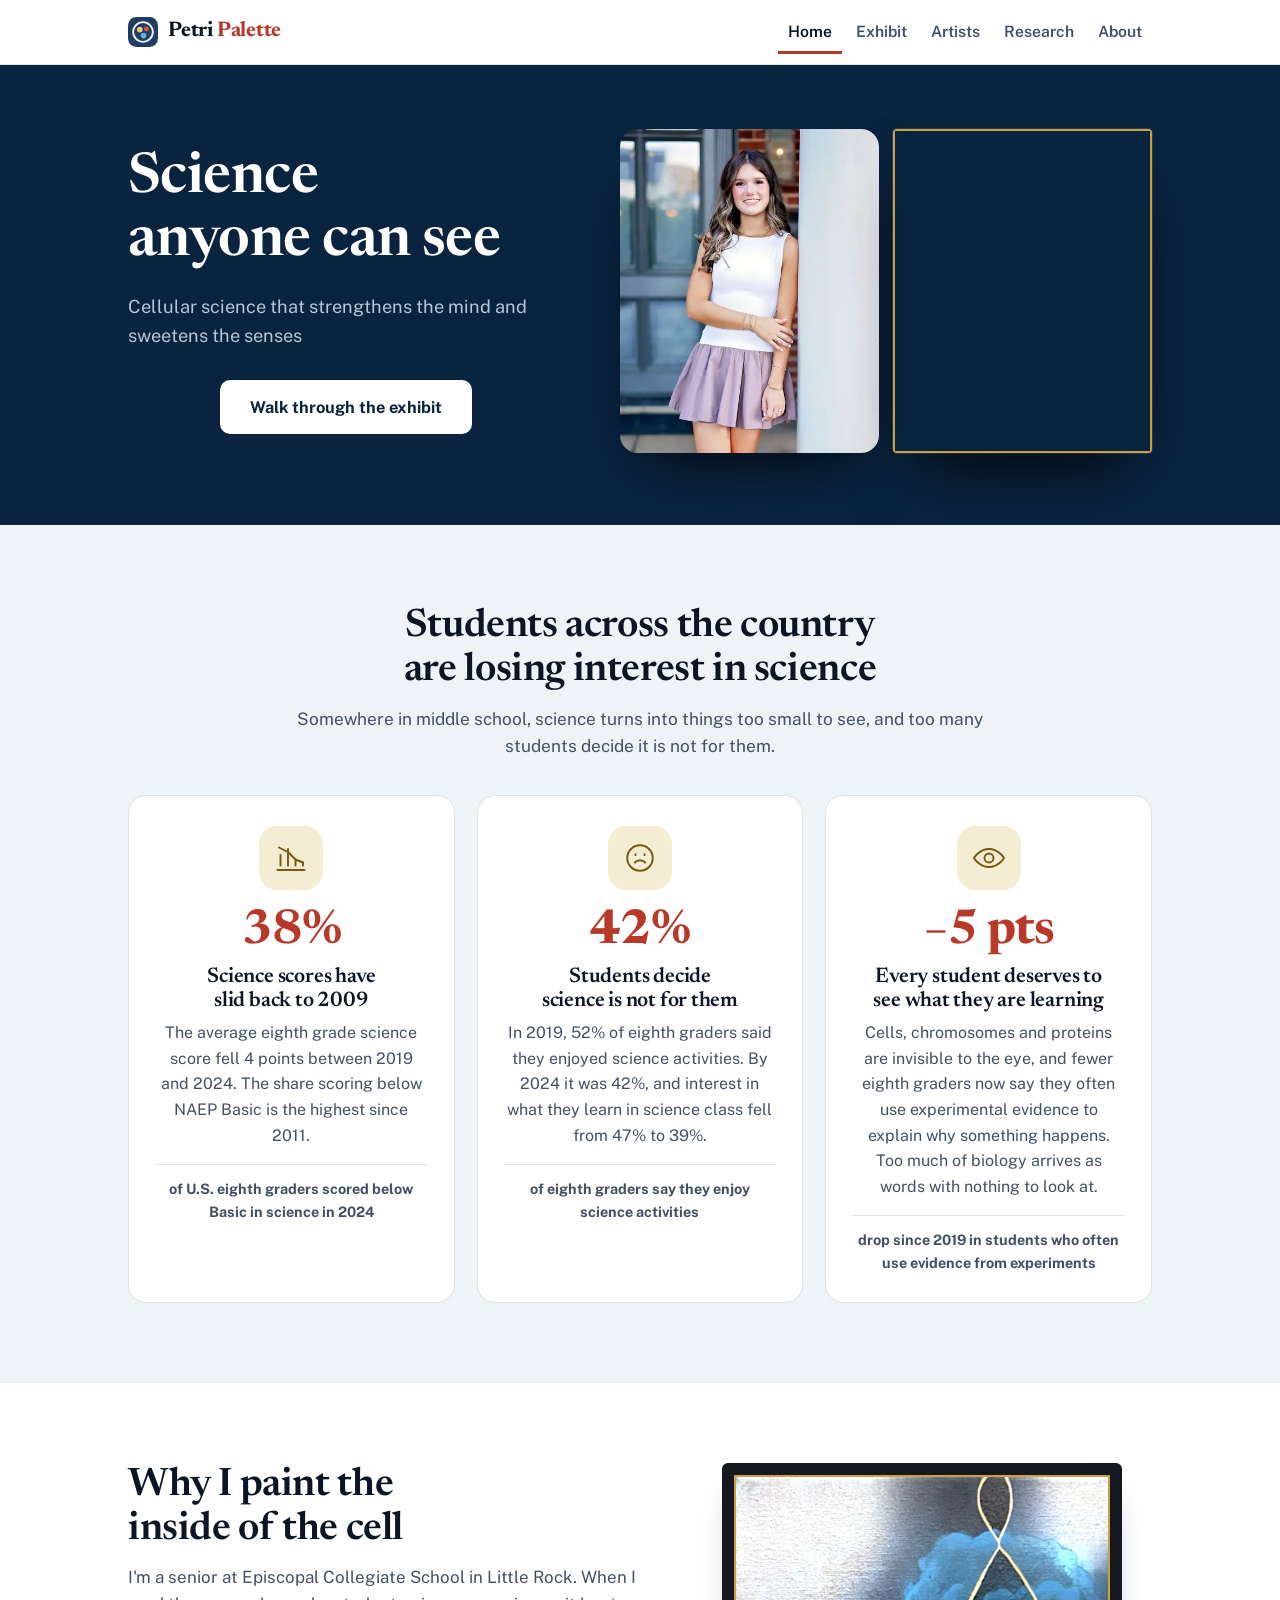
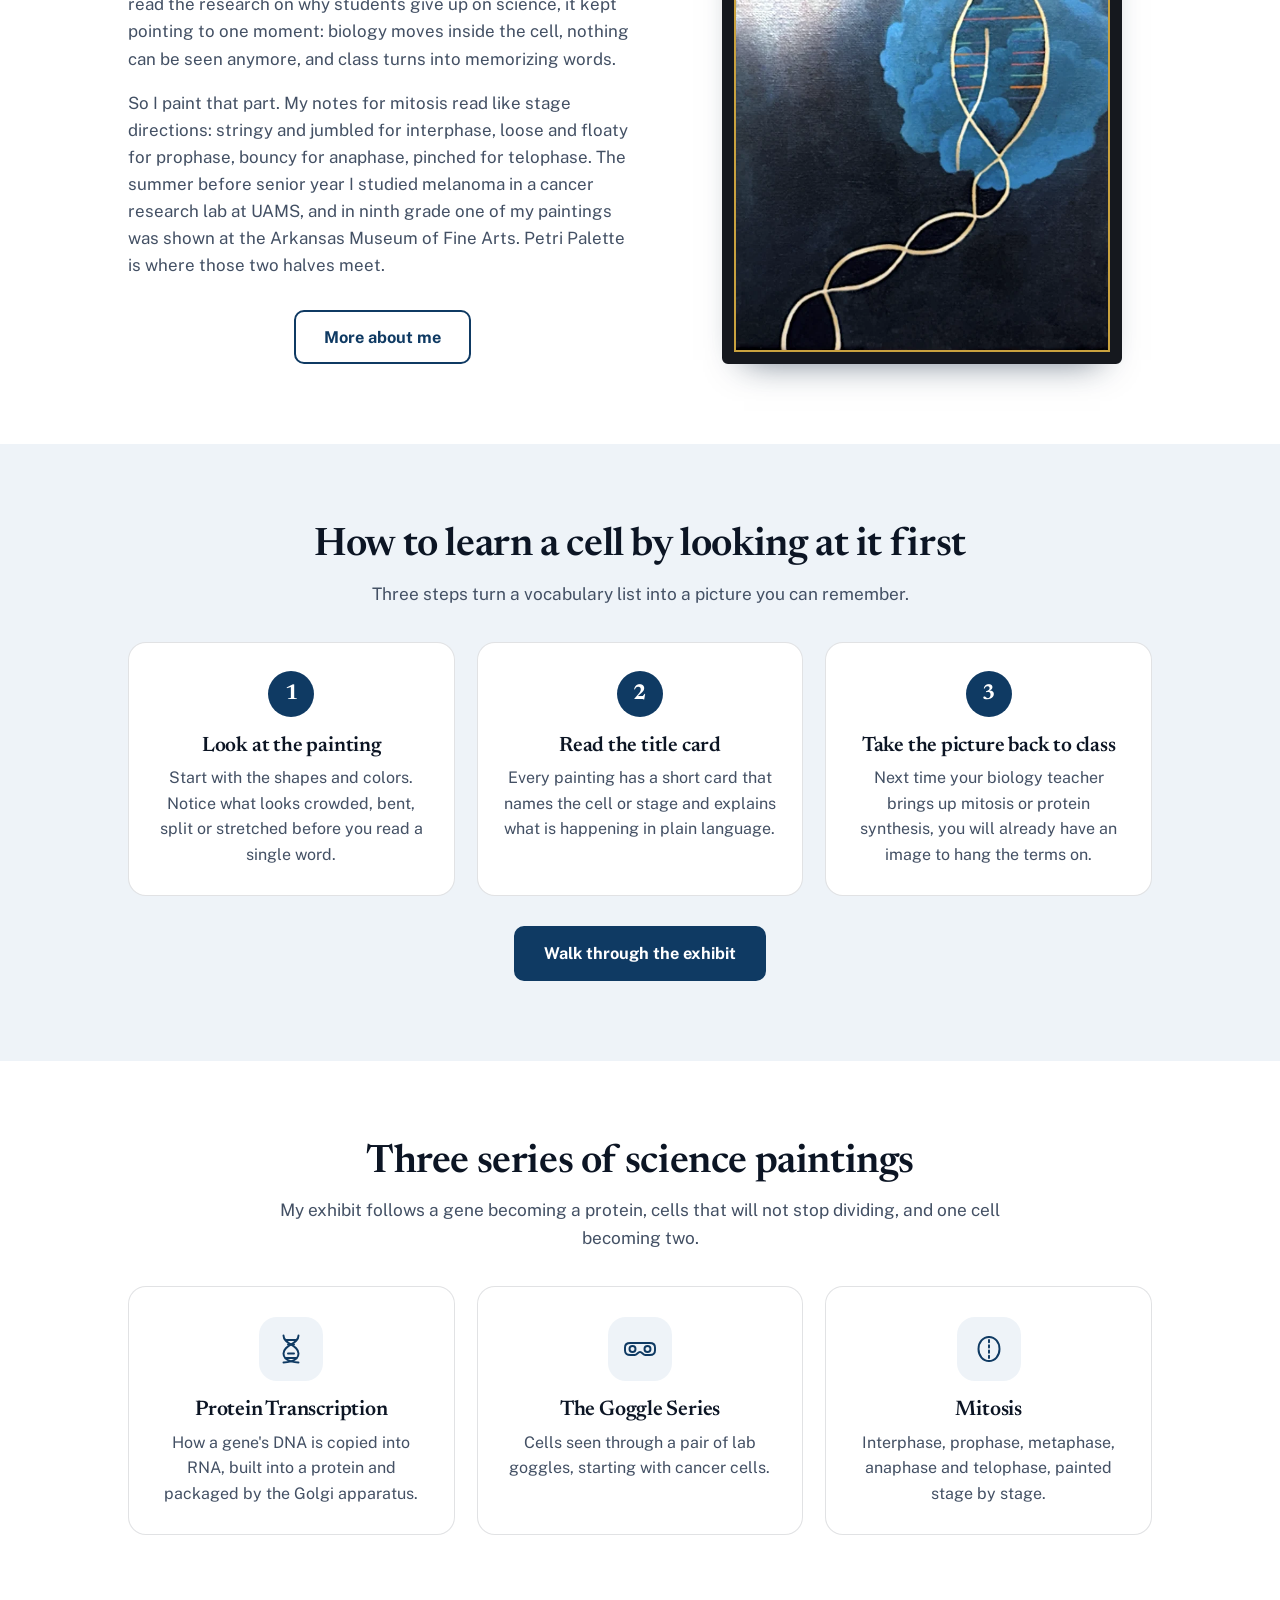
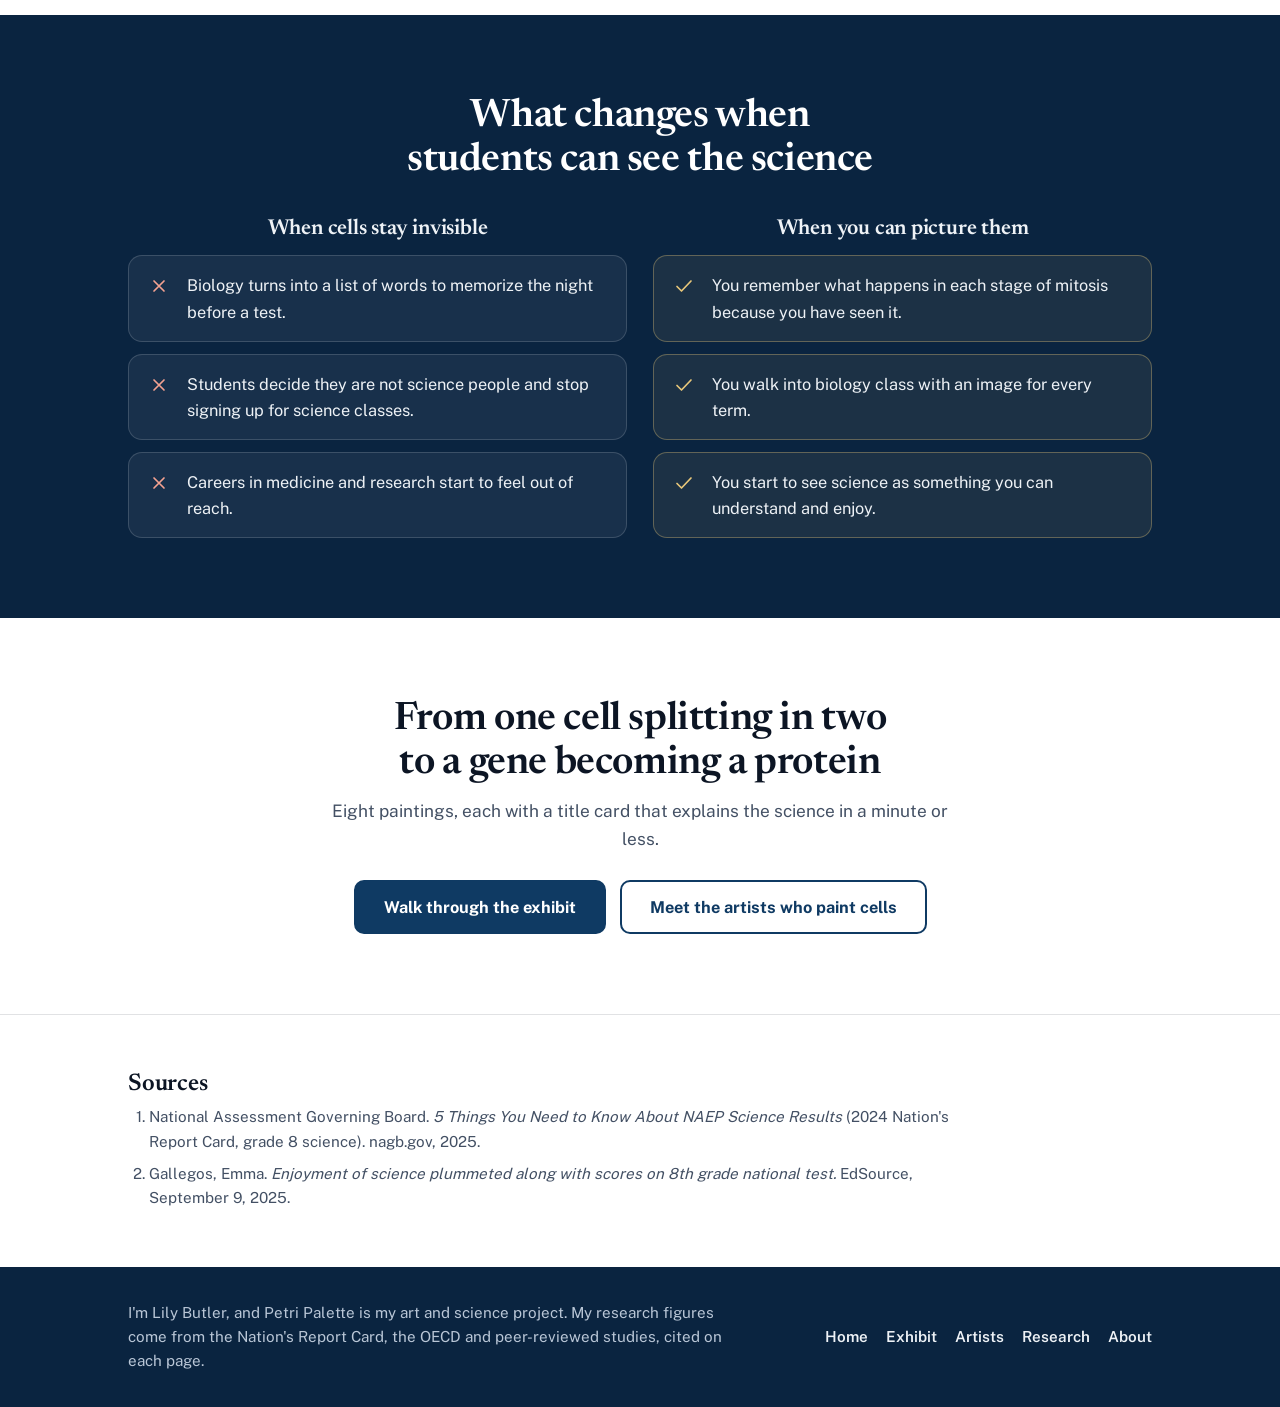
==== commit cb656add: "Lead the exhibit with finished paintings: Protein Transcription, then the Goggle Series, then Mitosi" ====
--- a/index.html
+++ b/index.html
@@ -134,14 +134,9 @@
   <div class="wrap">
     <div class="section-head center">
       <h2>Three series of science paintings</h2>
-      <p>My exhibit follows one cell becoming two, a gene becoming a protein, and cells that will not stop dividing.</p>
+      <p>My exhibit follows a gene becoming a protein, cells that will not stop dividing, and one cell becoming two.</p>
     </div>
     <div class="cards">
-      <a class="card" href="exhibit.html#mitosis">
-        <div class="icon"><svg viewBox="0 0 48 48" fill="none" stroke="currentColor" stroke-width="2.6" stroke-linecap="round" stroke-linejoin="round" aria-hidden="true"><path d="M24 8c-8 0-14 7-14 16s6 16 14 16"/><path d="M24 8c8 0 14 7 14 16s-6 16-14 16"/><path d="M24 12v24" stroke-dasharray="3 4"/></svg></div>
-        <h3>Mitosis</h3>
-        <p>Interphase, prophase, metaphase, anaphase and telophase, painted stage by stage.</p>
-      </a>
       <a class="card" href="exhibit.html#protein-transcription">
         <div class="icon"><svg viewBox="0 0 48 48" fill="none" stroke="currentColor" stroke-width="2.6" stroke-linecap="round" stroke-linejoin="round" aria-hidden="true"><path d="M14 6c0 12 20 12 20 24S14 42 14 42"/><path d="M34 6c0 12-20 12-20 24s20 12 20 12"/><path d="M17 12h14M20 18h8M20 30h8M17 36h14"/></svg></div>
         <h3>Protein Transcription</h3>
@@ -152,6 +147,11 @@
         <h3>The Goggle Series</h3>
         <p>Cells seen through a pair of lab goggles, starting with cancer cells.</p>
       </a>
+      <a class="card" href="exhibit.html#mitosis">
+        <div class="icon"><svg viewBox="0 0 48 48" fill="none" stroke="currentColor" stroke-width="2.6" stroke-linecap="round" stroke-linejoin="round" aria-hidden="true"><path d="M24 8c-8 0-14 7-14 16s6 16 14 16"/><path d="M24 8c8 0 14 7 14 16s-6 16-14 16"/><path d="M24 12v24" stroke-dasharray="3 4"/></svg></div>
+        <h3>Mitosis</h3>
+        <p>Interphase, prophase, metaphase, anaphase and telophase, painted stage by stage.</p>
+      </a>
     </div>
   </div>
 </section>
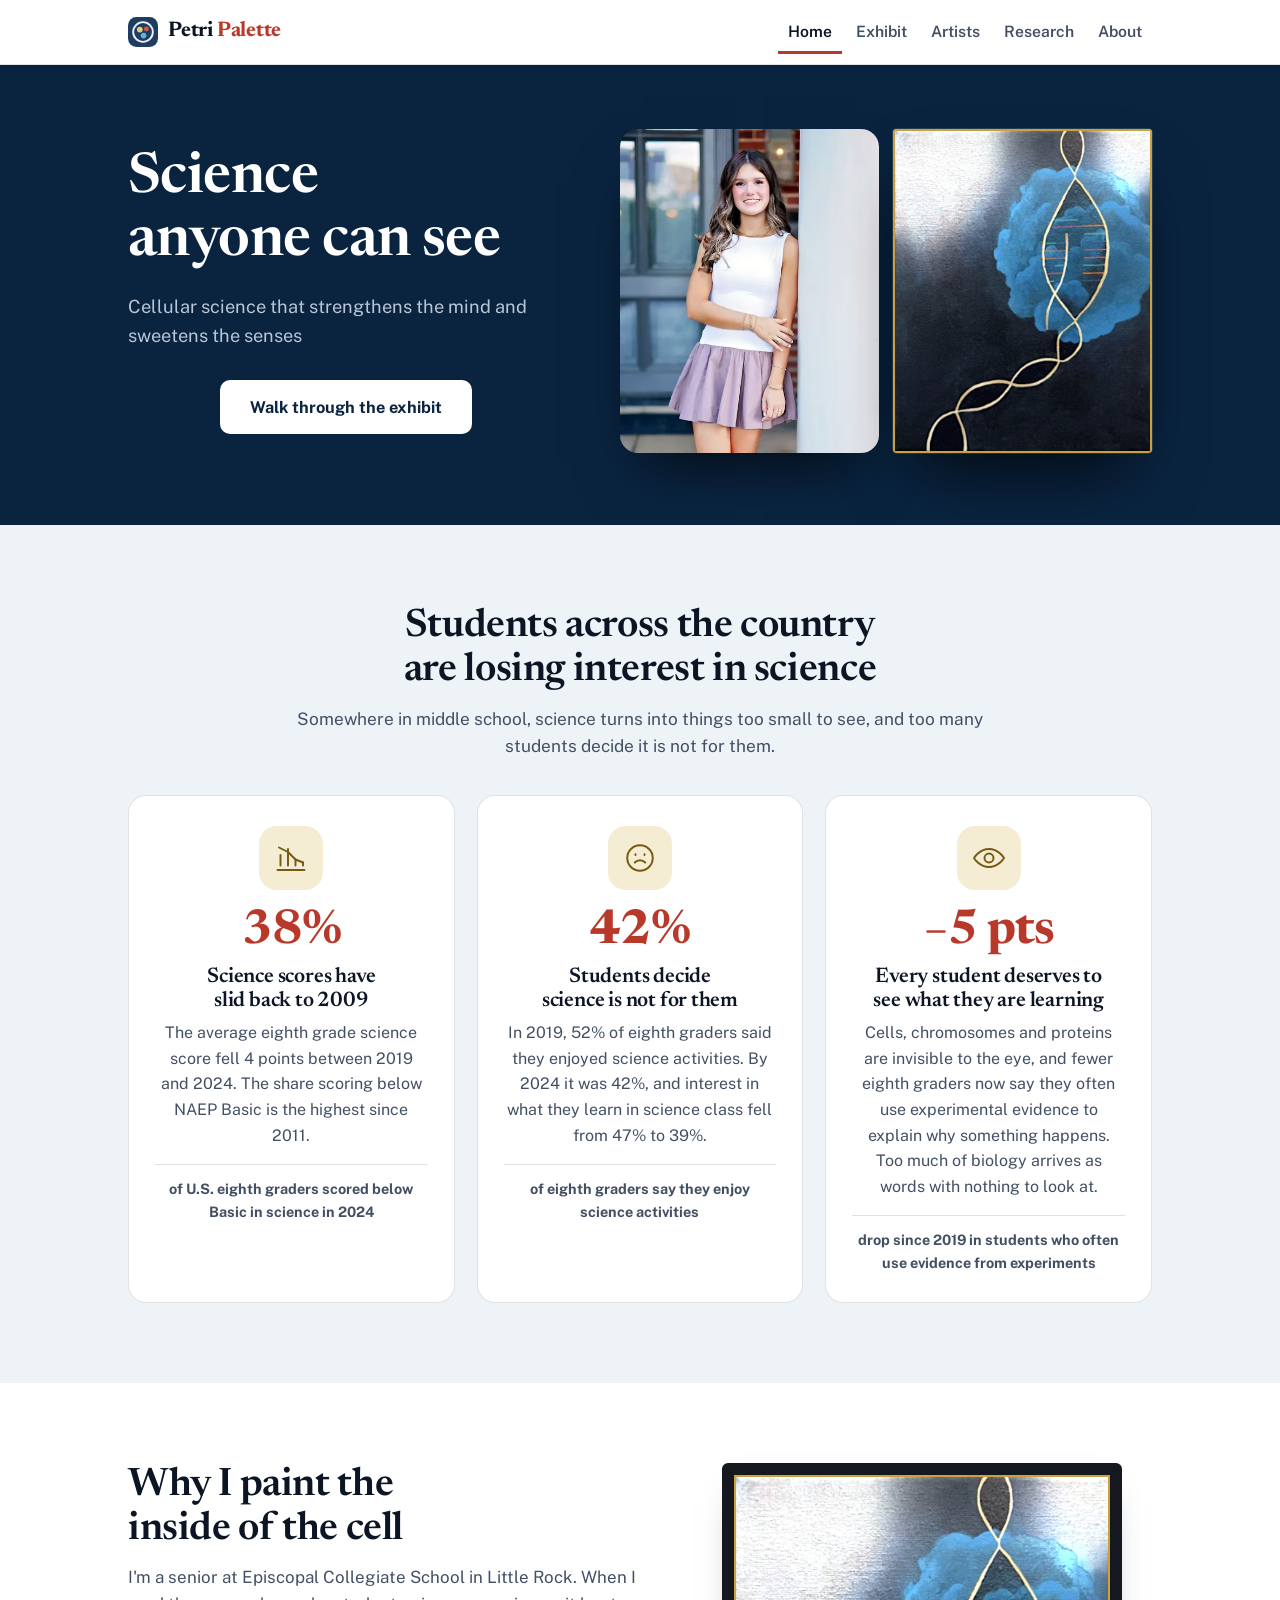
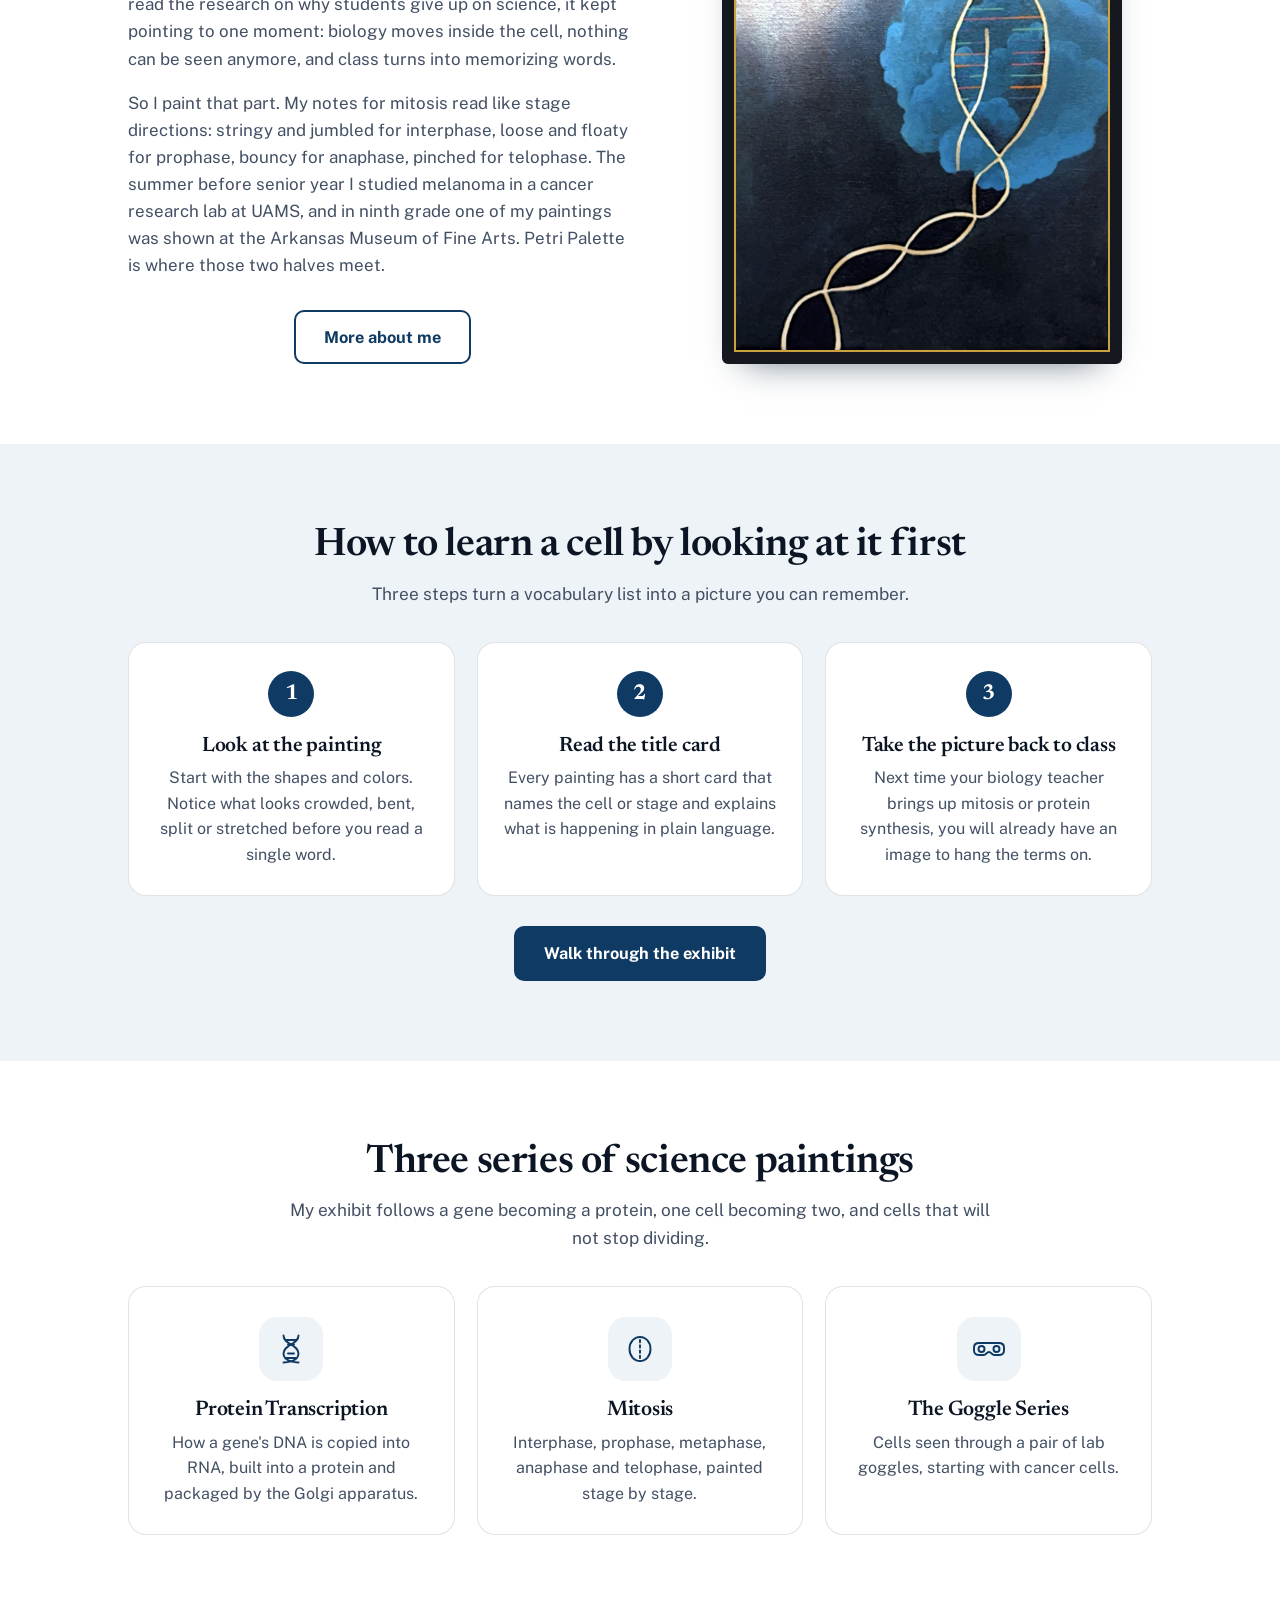
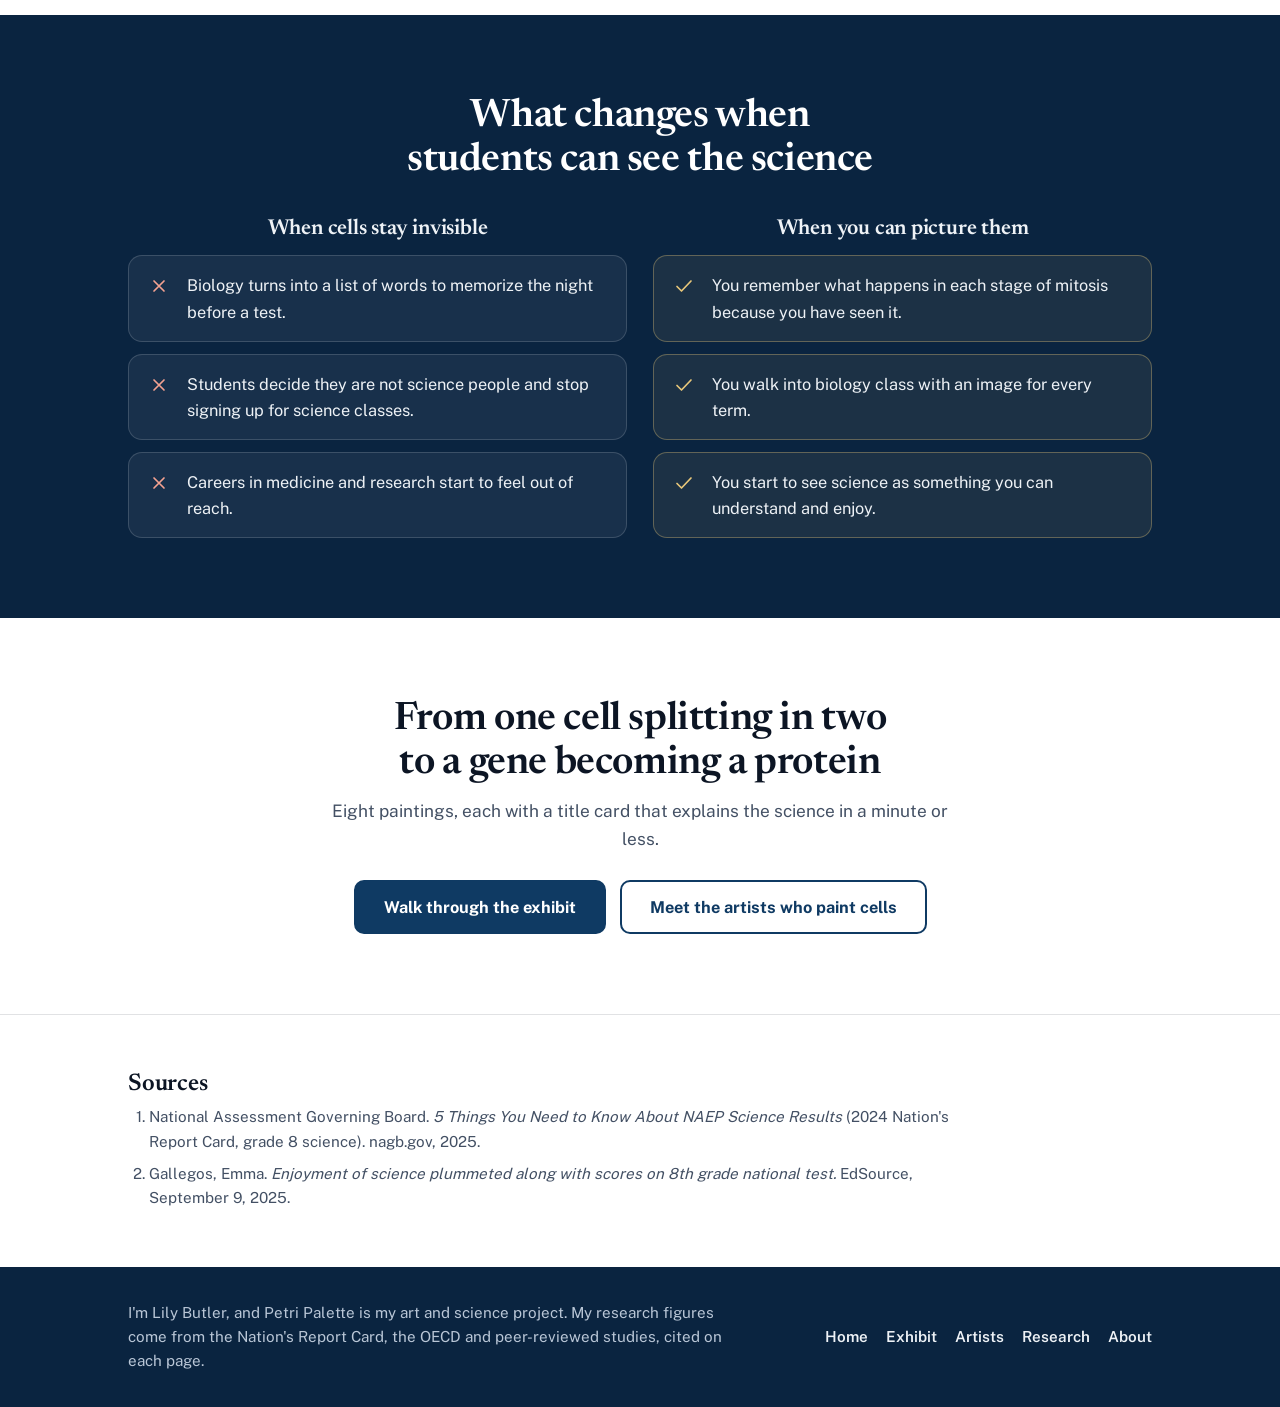
==== commit 46ed7d55: "Add Lily's Prophase painting; Mitosis now comes before the Goggle Series - Prophase: her round canva" ====
--- a/index.html
+++ b/index.html
@@ -134,7 +134,7 @@
   <div class="wrap">
     <div class="section-head center">
       <h2>Three series of science paintings</h2>
-      <p>My exhibit follows a gene becoming a protein, cells that will not stop dividing, and one cell becoming two.</p>
+      <p>My exhibit follows a gene becoming a protein, one cell becoming two, and cells that will not stop dividing.</p>
     </div>
     <div class="cards">
       <a class="card" href="exhibit.html#protein-transcription">
@@ -142,15 +142,15 @@
         <h3>Protein Transcription</h3>
         <p>How a gene's DNA is copied into RNA, built into a protein and packaged by the Golgi apparatus.</p>
       </a>
+      <a class="card" href="exhibit.html#mitosis">
+        <div class="icon"><svg viewBox="0 0 48 48" fill="none" stroke="currentColor" stroke-width="2.6" stroke-linecap="round" stroke-linejoin="round" aria-hidden="true"><path d="M24 8c-8 0-14 7-14 16s6 16 14 16"/><path d="M24 8c8 0 14 7 14 16s-6 16-14 16"/><path d="M24 12v24" stroke-dasharray="3 4"/></svg></div>
+        <h3>Mitosis</h3>
+        <p>Interphase, prophase, metaphase, anaphase and telophase, painted stage by stage.</p>
+      </a>
       <a class="card" href="exhibit.html#goggle-series">
         <div class="icon"><svg viewBox="0 0 48 48" fill="none" stroke="currentColor" stroke-width="2.6" stroke-linecap="round" stroke-linejoin="round" aria-hidden="true"><path d="M4 22c0-4 3-6 7-6h26c4 0 7 2 7 6v4c0 4-3 6-7 6h-6c-3 0-4-4-7-4s-4 4-7 4h-6c-4 0-7-2-7-6z"/><circle cx="14" cy="24" r="4"/><circle cx="34" cy="24" r="4"/></svg></div>
         <h3>The Goggle Series</h3>
         <p>Cells seen through a pair of lab goggles, starting with cancer cells.</p>
-      </a>
-      <a class="card" href="exhibit.html#mitosis">
-        <div class="icon"><svg viewBox="0 0 48 48" fill="none" stroke="currentColor" stroke-width="2.6" stroke-linecap="round" stroke-linejoin="round" aria-hidden="true"><path d="M24 8c-8 0-14 7-14 16s6 16 14 16"/><path d="M24 8c8 0 14 7 14 16s-6 16-14 16"/><path d="M24 12v24" stroke-dasharray="3 4"/></svg></div>
-        <h3>Mitosis</h3>
-        <p>Interphase, prophase, metaphase, anaphase and telophase, painted stage by stage.</p>
       </a>
     </div>
   </div>
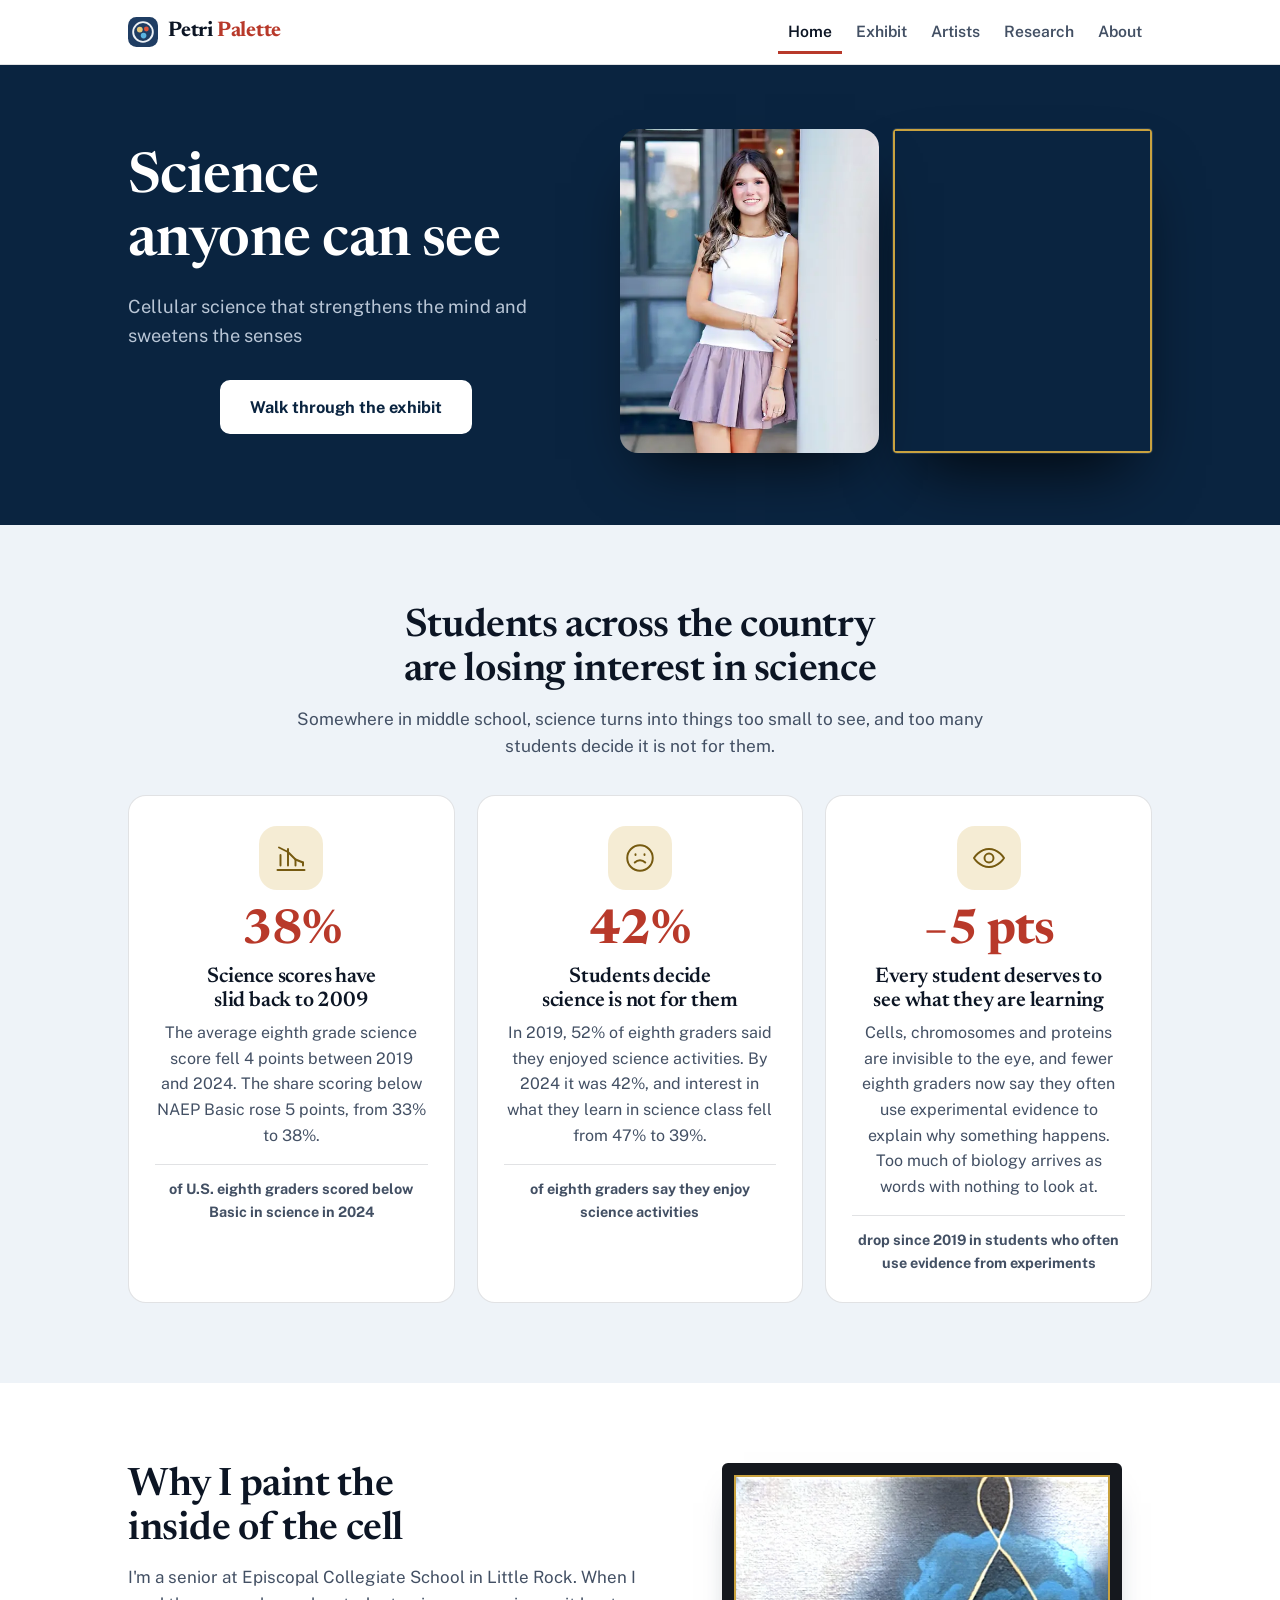
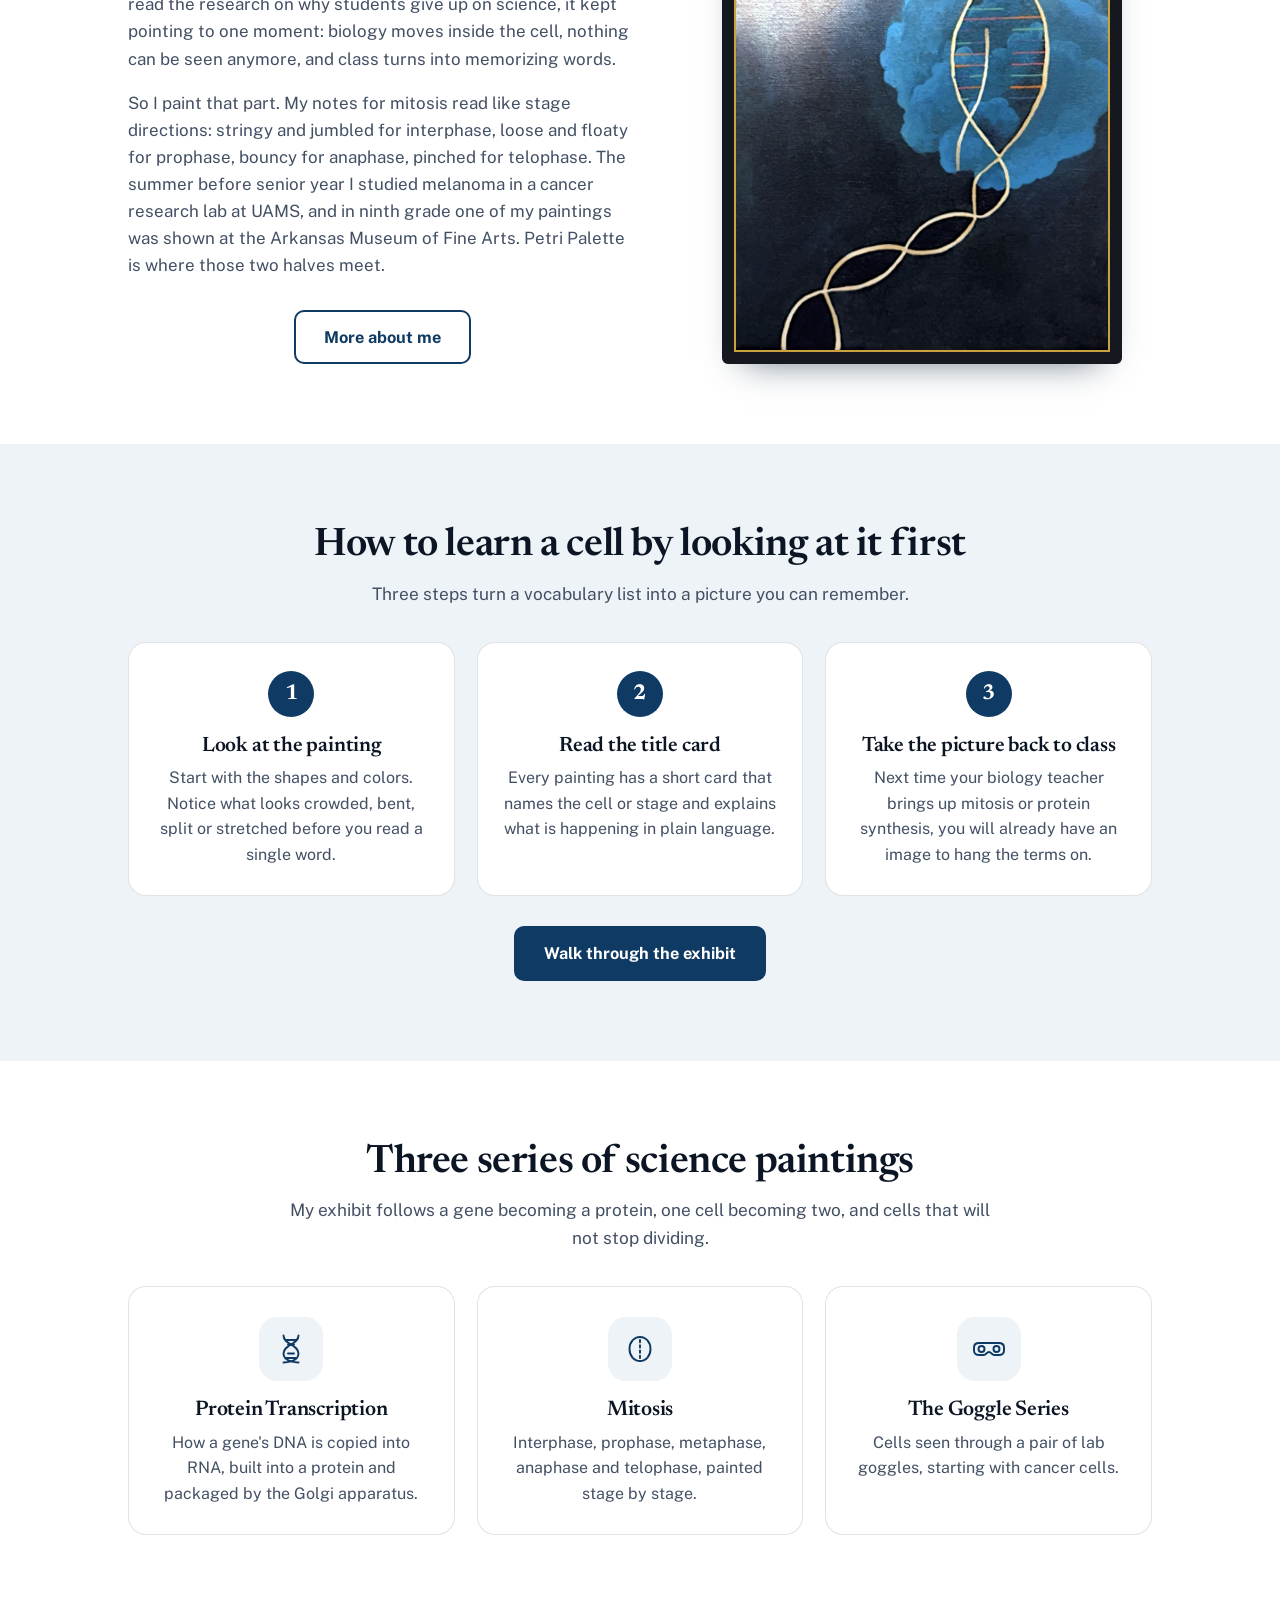
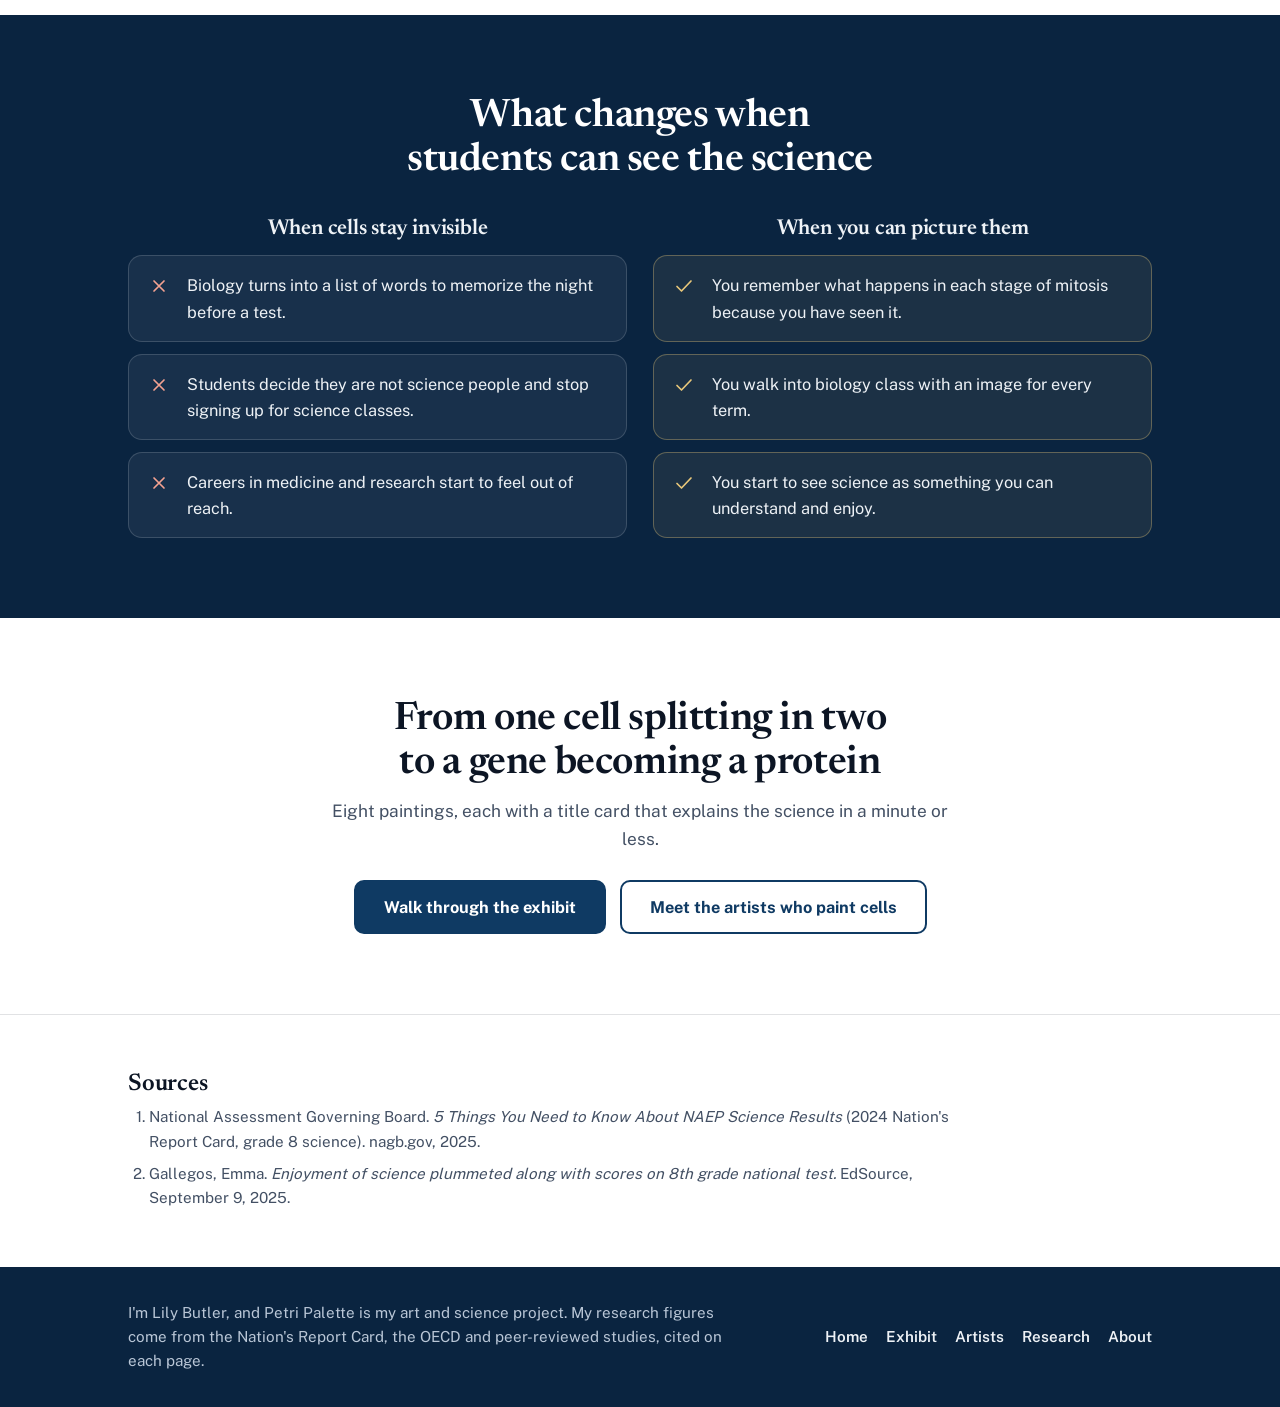
==== commit 875eac44: "Fix the NAEP stat: 38% below Basic is up 5 points from 2019, not the highest since 2011 Co-Authored-" ====
--- a/index.html
+++ b/index.html
@@ -71,7 +71,7 @@
         <div class="icon"><svg viewBox="0 0 48 48" fill="none" stroke="currentColor" stroke-width="2.6" stroke-linecap="round" stroke-linejoin="round" aria-hidden="true"><path d="M6 40h36"/><path d="M10 34V20M20 34V12M30 34v-8M40 34v-4"/><path d="M8 10l12 6 10 10 10 4"/></svg></div>
         <p class="num">38%</p>
         <h3>Science scores have slid back to 2009</h3>
-        <p>The average eighth grade science score fell 4 points between 2019 and 2024. The share scoring below NAEP Basic is the highest since 2011.</p>
+        <p>The average eighth grade science score fell 4 points between 2019 and 2024. The share scoring below NAEP Basic rose 5 points, from 33% to 38%.</p>
         <p class="of">of U.S. eighth graders scored below Basic in science in 2024</p>
       </div>
       <div class="card">
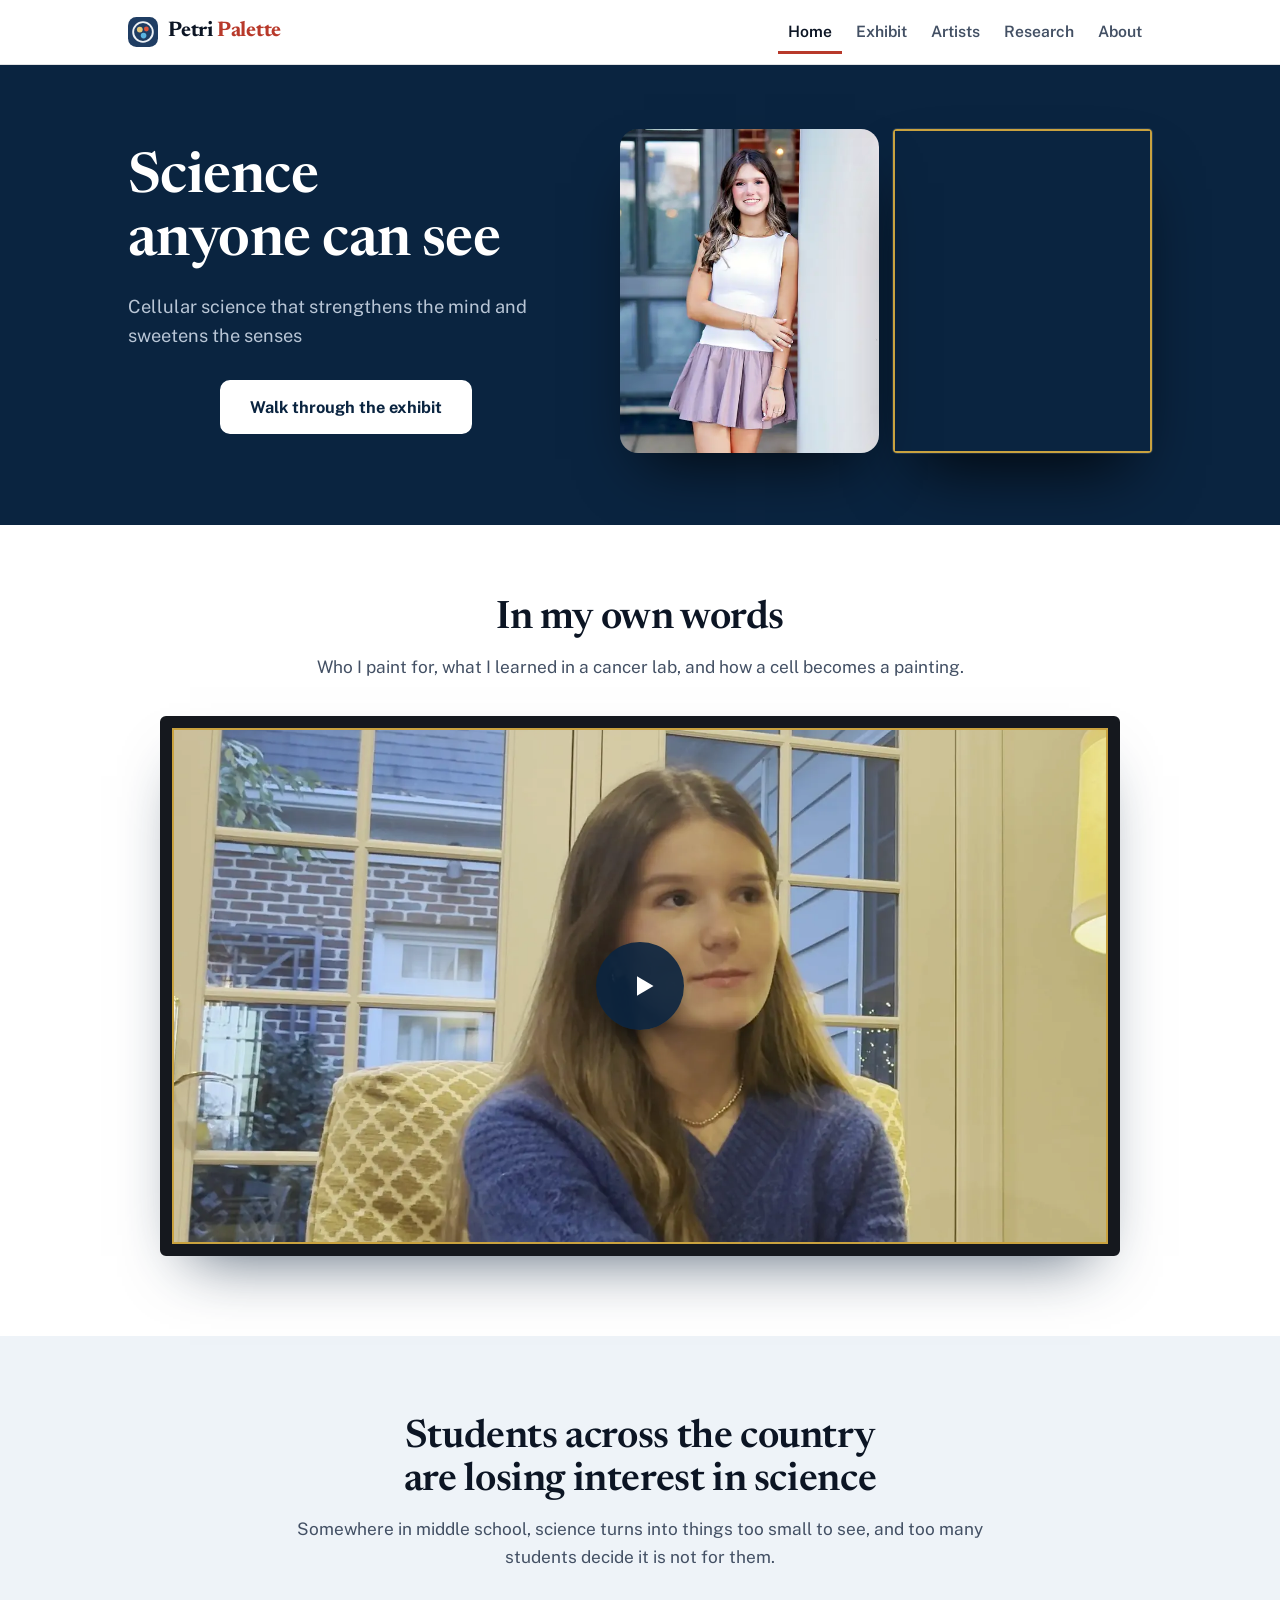
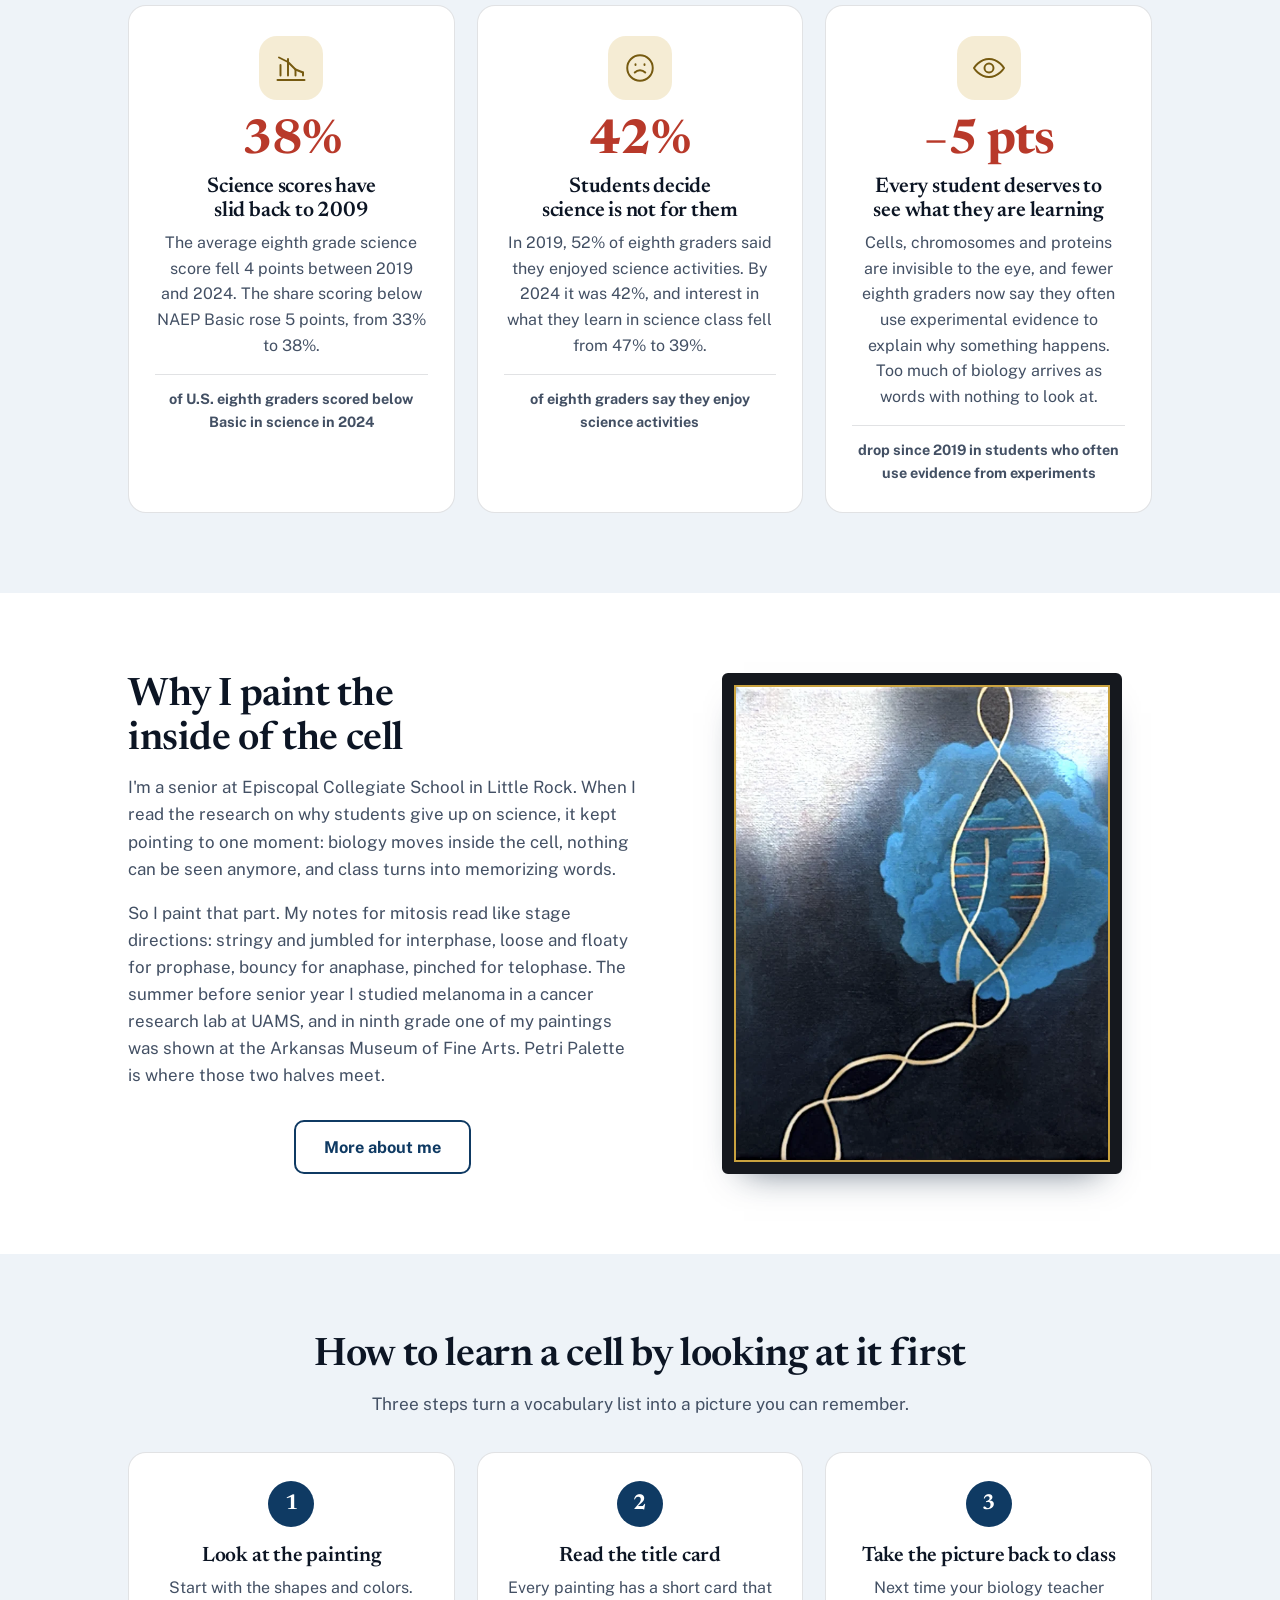
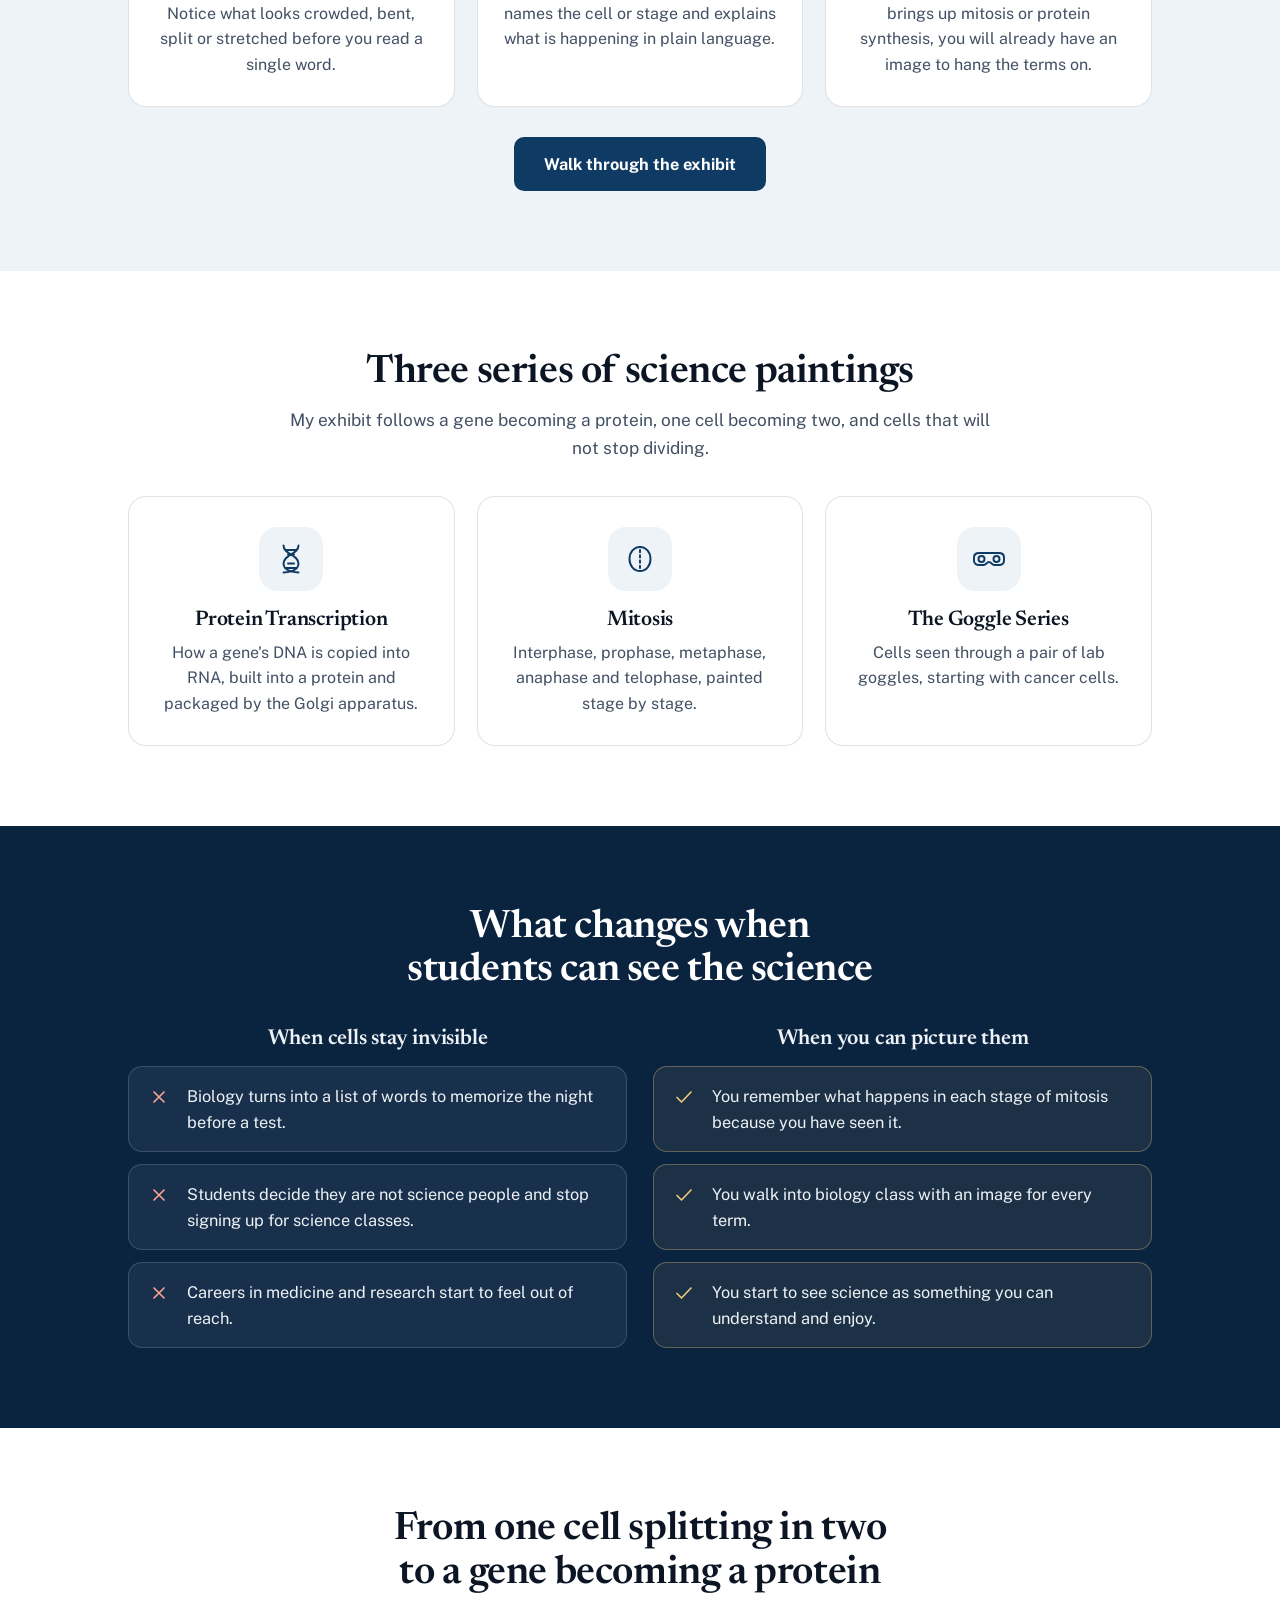
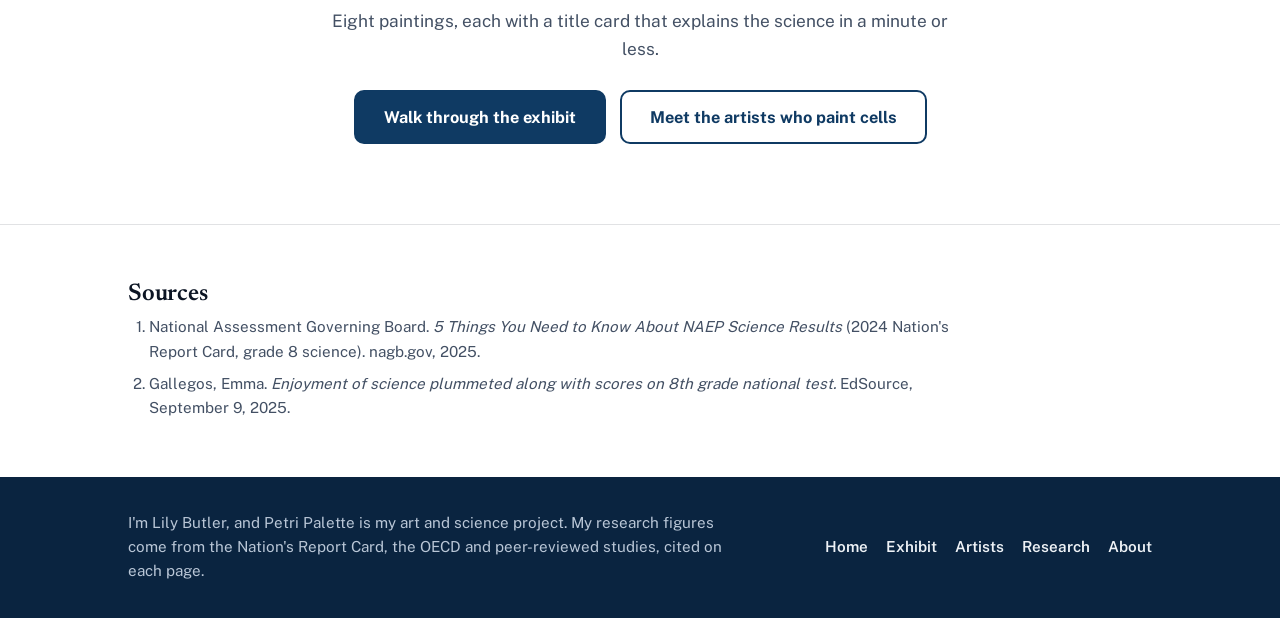
==== commit 1898bcfc: "Put Lily's video right under the home hero, framed like a painting, with captions Co-Authored-By: Cl" ====
--- a/index.html
+++ b/index.html
@@ -23,8 +23,8 @@
 <link rel="preload" as="image" type="image/webp" href="images/lily-column-800.webp" imagesrcset="images/lily-column-480.webp 480w, images/lily-column-680.webp 680w, images/lily-column-800.webp 800w" imagesizes="(max-width: 860px) 46vw, 320px" fetchpriority="high">
 <link rel="preload" href="fonts/newsreader.woff2" as="font" type="font/woff2" crossorigin>
 <link rel="preload" href="fonts/public-sans.woff2" as="font" type="font/woff2" crossorigin>
-<style>@font-face{font-family:'Newsreader';font-style:normal;font-weight:600 700;font-display:swap;src:url(fonts/newsreader.woff2) format('woff2')}@font-face{font-family:'Public Sans';font-style:normal;font-weight:400 700;font-display:swap;src:url(fonts/public-sans.woff2) format('woff2')}:root{--bg:#FFFFFF;--bg-alt:#EEF3F8;--card:#FFFFFF;--ink:#0C1524;--ink-soft:#435064;--primary:#0F3A63;--primary-dk:#0A2440;--red:#B8392A;--red-lt:#F9E4E0;--red-on-dark:#F4A291;--gold:#C9A23F;--gold-lt:#F5ECD4;--gold-dk:#765A10;--gold-on-dark:#E8C77A;--on-dark:#EEF2F6;--on-dark-soft:#B9C6D6;--line:rgba(12,21,36,0.12);--c2019:#2A6FA6;--c2024:#B8392A;--radius:18px;--radius-lg:28px;--wrap:1080px;--flow-tight:0.32em;--flow-block:44px;--flow-section:80px}*{box-sizing:border-box}html{scroll-behavior:smooth;scroll-padding-top:84px}@media (prefers-reduced-motion:reduce){html{scroll-behavior:auto}*{animation-duration:0.001ms !important;transition-duration:0.001ms !important}}body{margin:0;background:var(--bg);color:var(--ink);font-family:'Public Sans',ui-sans-serif,system-ui,-apple-system,'Segoe UI',sans-serif;font-size:18px;line-height:1.6;-webkit-font-smoothing:antialiased}h1,h2,h3,h4{font-family:'Newsreader',Georgia,'Times New Roman',serif;font-weight:600;line-height:1.12;margin:0 0 var(--flow-tight);color:var(--ink);letter-spacing:-0.01em}h1,h2,h3{text-wrap:balance}p{margin:0 0 1em}p:last-child{margin-bottom:0}a{color:inherit}img{max-width:100%;height:auto}.wrap{max-width:var(--wrap);margin:0 auto;padding:0 28px}.skip{position:absolute;left:-9999px;top:10px;background:var(--card);color:var(--ink);padding:12px 18px;border-radius:10px;z-index:100;text-decoration:none;font-weight:700;border:2px solid var(--primary)}.skip:focus{left:16px}a:focus-visible,button:focus-visible{outline:3px solid var(--red);outline-offset:3px;border-radius:4px}nav.site{position:sticky;top:0;z-index:20;background:rgba(255,255,255,0.94);backdrop-filter:blur(8px);border-bottom:1px solid var(--line)}nav.site .wrap{display:flex;align-items:center;justify-content:space-between;gap:4px 20px;padding-top:10px;padding-bottom:10px;flex-wrap:wrap}.wordmark{display:inline-flex;align-items:center;gap:10px;font-family:'Newsreader',Georgia,serif;font-weight:700;font-size:1.32rem;letter-spacing:-0.01em;color:var(--ink);text-decoration:none;white-space:nowrap;min-height:44px}.wordmark .mark{width:30px;height:30px;flex:none}.wordmark .last{color:var(--red)}nav.site ul{list-style:none;display:flex;align-items:center;gap:4px;margin:0;padding:0;font-size:0.98rem;font-weight:600}nav.site ul a{text-decoration:none;color:var(--ink-soft);display:inline-flex;align-items:center;min-height:44px;padding:0 10px;white-space:nowrap;transition:color 0.15s ease}nav.site ul a:hover{color:var(--primary)}nav.site ul a[aria-current="page"]{color:var(--ink);box-shadow:inset 0 -3px 0 var(--red)}.btn{display:inline-flex;align-items:center;justify-content:center;text-align:center;min-height:50px;background:var(--primary);color:#FFFFFF;text-decoration:none;font-weight:700;font-size:1.02rem;padding:12px 28px;border-radius:10px;border:2px solid var(--primary);transition:background 0.18s ease,color 0.18s ease,border-color 0.18s ease}.btn:hover{background:var(--gold-on-dark);border-color:var(--gold-on-dark);color:var(--primary-dk)}.btn.ghost{background:transparent;color:var(--primary)}.btn.ghost:hover{background:var(--primary);color:#FFFFFF;border-color:var(--primary)}.btn-row{display:flex;gap:14px;flex-wrap:wrap;align-items:center;justify-content:center;margin-top:30px}section{padding:var(--flow-section) 0}.band{background:var(--bg-alt)}.section-head{max-width:720px;margin-bottom:34px}.section-head.center{text-align:center;margin-left:auto;margin-right:auto}h2{font-size:clamp(1.8rem,3.3vw,2.45rem)}.section-head p{color:var(--ink-soft);font-size:1.08rem}.hero{padding:64px 0 80px}.hero-text{text-align:center;max-width:820px;margin:0 auto 40px}.hero h1{font-size:clamp(2.3rem,5.4vw,3.8rem)}.hero .lede{font-size:1.2rem;color:var(--ink-soft);margin:10px auto 0;max-width:40em}.hero-photo{margin:0;border-radius:var(--radius-lg);overflow:hidden;aspect-ratio:3/2;background:var(--bg-alt);box-shadow:0 24px 48px -26px rgba(19,40,64,0.6)}.hero-photo img{display:block;width:100%;height:100%;object-fit:cover}.hero-photo.wide{aspect-ratio:2.2/1}.hero-photo.wide img{object-position:center 60%}.split{display:grid;grid-template-columns:1.05fr 0.95fr;gap:56px;align-items:center}.split.flip{grid-template-columns:0.95fr 1.05fr}.page-hero{padding:60px 0 64px}.page-hero h1{font-size:clamp(2.1rem,4.4vw,3.1rem)}.page-hero .lede{font-size:1.14rem;color:var(--ink-soft);margin-top:8px;max-width:34em}.photo{margin:0;border-radius:var(--radius);overflow:hidden;aspect-ratio:4/3;background:var(--bg-alt);box-shadow:0 20px 40px -24px rgba(19,40,64,0.55)}.photo img{display:block;width:100%;height:100%;object-fit:cover}.split p{color:var(--ink-soft)}.cards{display:grid;grid-template-columns:repeat(3,1fr);gap:22px}.card{background:var(--card);border:1px solid var(--line);border-radius:var(--radius);padding:30px 26px 28px;text-align:center}.card h3{font-size:1.32rem}.card p{font-size:1rem;color:var(--ink-soft)}.card .icon{width:64px;height:64px;border-radius:18px;background:var(--bg-alt);color:var(--primary);display:flex;align-items:center;justify-content:center;margin:0 auto 18px}.card .icon svg{width:36px;height:36px}.card .num{font-family:'Newsreader',Georgia,serif;font-weight:700;font-size:clamp(2.4rem,4.2vw,3rem);line-height:1;letter-spacing:-0.02em;color:var(--red);margin:0 0 10px}.card .of{font-size:0.9rem;font-weight:700;color:var(--ink-soft);margin:12px 0 0;border-top:1px solid var(--line);padding-top:12px}.band .card .icon{background:var(--gold-lt);color:var(--gold-dk)}.punch{font-family:'Newsreader',Georgia,serif;font-weight:600;font-size:clamp(1.3rem,2.4vw,1.65rem);line-height:1.3;text-align:center;color:var(--primary);max-width:760px;margin:var(--flow-block) auto 0}.strip{list-style:none;margin:var(--flow-block) 0 0;padding:0;display:grid;grid-template-columns:repeat(3,1fr);background:var(--card);border:1px solid var(--line);border-radius:var(--radius)}.strip li{padding:24px 26px;border-left:1px solid var(--line);text-align:center}.strip li:first-child{border-left:0}.strip .n{display:block;font-family:'Newsreader',Georgia,serif;font-weight:700;font-size:2.2rem;line-height:1;color:var(--primary);margin-bottom:8px}.strip .t{font-size:0.98rem;color:var(--ink-soft);line-height:1.4;display:block}.about-text p{font-size:1.06rem}.about-text p.name-line{color:var(--ink);font-weight:700;font-size:1.12rem;margin-top:0}.steps{list-style:none;margin:0;padding:0;display:grid;grid-template-columns:repeat(3,1fr);gap:22px;counter-reset:step}.steps li{background:var(--card);border:1px solid var(--line);border-radius:var(--radius);padding:28px 26px;counter-increment:step;text-align:center}.steps li:before{content:counter(step);display:flex;align-items:center;justify-content:center;width:46px;height:46px;border-radius:50%;background:var(--primary);color:#FFFFFF;font-family:'Newsreader',Georgia,serif;font-weight:700;font-size:1.35rem;margin:0 auto 18px}.steps h3{font-size:1.3rem}.steps p{font-size:1rem;color:var(--ink-soft)}.after{background:var(--primary-dk);color:var(--on-dark)}.after h2,.after h3{color:#FFFFFF}.stakes{display:grid;grid-template-columns:1fr 1fr;gap:26px}.stake h3{font-size:1.35rem;margin-bottom:14px;text-align:center}.outcomes{list-style:none;margin:0;padding:0;display:grid;gap:12px}.outcomes li{display:grid;grid-template-columns:26px 1fr;gap:14px;align-items:start;background:rgba(255,255,255,0.06);border:1px solid rgba(238,242,246,0.16);border-radius:14px;padding:16px 18px;color:var(--on-dark);font-size:1.02rem}.outcomes svg{width:24px;height:24px;margin-top:2px;color:var(--red-on-dark)}.stake.good .outcomes svg{color:var(--gold-on-dark)}.stake.good .outcomes li{background:rgba(232,199,122,0.08);border-color:rgba(232,199,122,0.34)}.closing{text-align:center}.closing .wrap{max-width:680px}.closing p{color:var(--ink-soft);font-size:1.08rem}.closing .btn-row{margin-top:26px}.series{scroll-margin-top:90px}.series + .series{border-top:1px solid var(--line)}.series .section-head{margin-bottom:30px}.wall{display:grid;grid-template-columns:repeat(3,1fr);gap:34px 26px;align-items:start}.wall.five{grid-template-columns:repeat(6,1fr)}.wall.two{grid-template-columns:repeat(2,minmax(0,340px));justify-content:center}.wall.one{grid-template-columns:minmax(0,460px);justify-content:center}.wall.five .piece{grid-column:span 2}.wall.five .piece:nth-child(4){grid-column:2 / span 2}.piece{display:grid;gap:18px;justify-items:center}.frame{width:100%;aspect-ratio:4/5;margin:0;background:#FFFFFF;border:12px solid #15181E;border-radius:6px;box-shadow:0 18px 34px -22px rgba(19,40,64,0.7),inset 0 0 0 14px #F4F7FA;display:flex;flex-direction:column;align-items:center;justify-content:center;gap:14px;color:var(--primary);padding:22px}.frame svg{width:58%;height:auto;max-height:62%}.frame .soon{font-size:0.86rem;font-weight:600;color:var(--ink-soft);text-align:center;line-height:1.3}.frame img{width:100%;height:100%;object-fit:cover}.frame.art{padding:0;height:auto;box-shadow:0 18px 34px -22px rgba(19,40,64,0.7)}.frame.art img{display:block}.label{width:92%;background:var(--card);border:1px solid var(--line);border-radius:4px;padding:16px 18px 18px;text-align:left;box-shadow:0 6px 14px -10px rgba(24,32,43,0.45)}.label h3{font-size:1.22rem;margin-bottom:2px}.label .meta{font-size:0.86rem;color:var(--ink-soft);margin:0 0 10px;padding-bottom:10px;border-bottom:1px solid var(--line)}.label p{font-size:0.96rem;color:var(--ink-soft)}.label .see{margin-top:10px;color:var(--ink)}.chart{background:var(--card);border:1px solid var(--line);border-radius:var(--radius);padding:28px 30px;margin:0}.chart h3{font-size:1.3rem}.chart .sub{color:var(--ink-soft);font-size:0.98rem;margin-bottom:18px}.legend{list-style:none;margin:0 0 18px;padding:0;display:flex;gap:20px;flex-wrap:wrap;font-size:0.94rem;color:var(--ink-soft)}.legend li{display:flex;align-items:center;gap:8px}.legend i{width:14px;height:14px;border-radius:4px;display:inline-block}.legend i.y19,.bar.y19{background:var(--c2019)}.legend i.y24,.bar.y24{background:var(--c2024)}.bars{display:grid;gap:22px}.bars .row h4{font-family:'Public Sans',sans-serif;font-size:1rem;font-weight:700;margin-bottom:8px}.pair{display:grid;gap:4px}.barline{display:grid;grid-template-columns:44px 1fr;gap:10px;align-items:center;font-size:0.9rem;color:var(--ink-soft)}.track{position:relative;height:30px}.bar{display:flex;align-items:center;justify-content:flex-end;height:100%;border-radius:0 4px 4px 0;padding-right:10px;color:#FFFFFF;font-weight:700;font-size:0.95rem;min-width:52px}.bar:hover{filter:brightness(1.08)}.chart .cite-line{margin-top:18px}.facts{display:grid;grid-template-columns:1fr 1fr;gap:22px;margin-top:var(--flow-block)}.fact{background:var(--card);border:1px solid var(--line);border-radius:var(--radius);padding:26px}.fact h3{font-size:1.25rem}.fact p{color:var(--ink-soft);font-size:1rem}.cite-line{font-size:0.9rem;color:var(--ink-soft);font-style:italic;margin-top:14px}.prose{max-width:760px;margin:0 auto}.prose p{color:var(--ink-soft);font-size:1.06rem}.prose h2 + p{margin-top:0}.prose p + h2,.prose .facts + h2{margin-top:var(--flow-block)}.refs{padding:56px 0;border-top:1px solid var(--line)}.refs h2{font-size:1.5rem}.refs ol{max-width:860px;margin:0;padding-left:1.3rem;display:grid;gap:8px;font-size:0.95rem;color:var(--ink-soft)}footer{background:var(--primary-dk);color:var(--on-dark-soft);padding:34px 0;font-size:0.95rem}footer .wrap{display:flex;justify-content:space-between;align-items:center;flex-wrap:wrap;gap:10px 24px}footer p{margin:0;max-width:40em}footer ul{list-style:none;display:flex;flex-wrap:wrap;gap:0 18px;margin:0;padding:0;font-weight:600}footer ul a{display:inline-flex;align-items:center;min-height:44px;color:var(--on-dark);text-decoration:none}@media (max-width:900px){nav.site ul{order:3;width:100%;justify-content:space-between;gap:0;border-top:1px solid var(--line)}nav.site ul a{padding:0 4px;font-size:0.95rem}html{scroll-padding-top:130px}.wall,.wall.five,.wall.two{grid-template-columns:1fr 1fr}.wall.one{grid-template-columns:minmax(0,460px)}.wall.five .piece,.wall.five .piece:nth-child(4){grid-column:auto}}@media (min-width:560px) and (max-width:900px){nav.site ul{justify-content:flex-start;gap:18px}}@media (max-width:860px){.split,.split.flip{grid-template-columns:1fr;gap:30px}.page-hero .hero-photo{order:-1;aspect-ratio:16/10}.split.flip>.photo{order:0}.cards,.steps,.stakes,.facts{grid-template-columns:1fr}.hero-photo.wide{aspect-ratio:3/2}}@media (max-width:620px){:root{--flow-section:56px;--flow-block:34px}body{font-size:17px}.wrap{padding:0 20px}.hero{padding:36px 0 56px}.hero-text{margin-bottom:28px}.page-hero{padding:24px 0 44px}.btn-row .btn{width:100%}.strip{grid-template-columns:1fr}.strip li{border-left:0;border-top:1px solid var(--line)}.strip li:first-child{border-top:0}.wall,.wall.five,.wall.two{grid-template-columns:1fr;gap:40px}.frame{max-width:340px}.frame:not(.art){aspect-ratio:1/1}.chart{padding:22px 18px}.wordmark{font-size:1.2rem}}a.card{text-decoration:none;color:inherit;transition:border-color 0.15s ease}a.card:hover{border-color:var(--red)}a.card:hover h3{color:var(--primary)}.about-art{max-width:400px;justify-self:center}.label .credit{font-size:0.82rem;font-style:italic;color:var(--ink-soft);margin-top:10px;padding-top:10px;border-top:1px solid var(--line)}.card .where{font-size:0.92rem;font-weight:700;color:var(--red);margin:0 0 10px}.portrait{aspect-ratio:4/5;max-width:440px;width:100%;justify-self:center}.photo.portrait,.hero-photo.portrait{aspect-ratio:4/5}.portrait img{object-position:center 30%}@media (max-width:860px){.page-hero .hero-photo.portrait{aspect-ratio:1/1;max-width:400px;margin:0 auto}.split>.photo.portrait{order:-1;max-width:400px;margin:0 auto}}.studio-hero{background:var(--primary-dk);color:var(--on-dark);padding:64px 0 72px;overflow:hidden}.studio{display:grid;grid-template-columns:0.92fr 1.08fr;gap:48px;align-items:center}.studio-text{position:relative;z-index:1}.studio-hero h1{color:#FFFFFF;font-size:clamp(2.2rem,4.6vw,3.4rem)}.studio-hero .lede{color:var(--on-dark-soft);font-size:1.14rem;margin-top:10px;max-width:32em}.studio-art{position:relative;padding:0 0 40px}.canvas{margin:0 auto;width:min(100%,470px);aspect-ratio:711/890;border-radius:4px;overflow:hidden;box-shadow:0 0 0 1px rgba(238,242,246,0.12),0 36px 70px -24px rgba(0,0,0,0.85)}.canvas img{display:block;width:100%;height:100%;object-fit:cover}.studio-card{position:absolute;right:max(0px,calc(50% - 290px));bottom:0;margin:0;background:#FFFFFF;color:var(--ink);border-radius:4px;padding:10px 14px;font-size:0.86rem;line-height:1.35;max-width:220px;box-shadow:0 10px 22px -12px rgba(0,0,0,0.7)}.studio-card strong{display:block;font-family:'Newsreader',Georgia,serif;font-size:1.05rem;font-weight:600}.studio-card span{color:var(--ink-soft)}.studio-hero .strip{margin-top:56px}.btn.light{background:#FFFFFF;border-color:#FFFFFF;color:var(--primary-dk)}.btn.light:hover{background:#E8C77A;border-color:#E8C77A;color:var(--primary-dk)}@media (prefers-reduced-motion:no-preference){.studio-card{animation:studio-rise 0.7s cubic-bezier(.2,.7,.2,1) 0.2s both}}@keyframes studio-rise{from{opacity:0;transform:translateY(28px)}to{opacity:1;transform:none}}@keyframes studio-fade{from{opacity:0}to{opacity:1}}@media (max-width:860px){.studio{grid-template-columns:1fr;gap:34px}.studio-art{order:-1;padding:0 0 36px}.canvas{width:84%}.studio-card{max-width:170px;padding:8px 11px;font-size:0.8rem}.studio-hero{padding:32px 0 56px}.studio-hero .strip{margin-top:40px}}.frame{position:relative}.frame::after{content:"";position:absolute;inset:0;box-shadow:inset 0 0 0 2px var(--gold);pointer-events:none}.canvas{position:relative}.canvas::after{content:"";position:absolute;inset:0;box-shadow:inset 0 0 0 2px var(--gold);pointer-events:none}.after .stake h3,.studio-card strong{color:inherit}footer ul a:hover{color:var(--gold-on-dark)}.cards.two{grid-template-columns:repeat(2,minmax(0,360px));justify-content:center}@media (max-width:860px){.cards.two{grid-template-columns:1fr}}.hero2{display:grid;grid-template-columns:0.9fr 1.1fr;gap:56px;align-items:center}.hero2-text{position:relative;z-index:1}.hero2-text h1{color:#FFFFFF;font-size:clamp(2.3rem,4.4vw,3.5rem)}.diptych{display:grid;grid-template-columns:1fr 1fr;gap:14px}.trip-photo{margin:0;aspect-ratio:4/5;border-radius:var(--radius);overflow:hidden;box-shadow:0 30px 60px -24px rgba(0,0,0,0.8)}.trip-photo img{display:block;width:100%;height:100%;object-fit:cover;object-position:center 25%}.diptych .canvas{width:100%;margin:0}@media (max-width:860px){.hero2{grid-template-columns:1fr;gap:26px}.diptych{order:-1;gap:10px}}</style>
-<script type="application/ld+json">{"@context":"https://schema.org","@graph":[{"@type":"WebSite","@id":"https://odyssey-jotun.github.io/petri-palette/#site","url":"https://odyssey-jotun.github.io/petri-palette/","name":"Petri Palette","description":"Paintings of cells, mitosis and protein synthesis that make biology easier to picture, with the research behind the project.","author":{"@id":"https://odyssey-jotun.github.io/petri-palette/#lily"},"inLanguage":"en-US"},{"@type":"Person","@id":"https://odyssey-jotun.github.io/petri-palette/#lily","name":"Lily Butler","description":"High school senior, painter and student researcher who created Petri Palette, an art exhibit of cells, mitosis and protein synthesis.","url":"https://odyssey-jotun.github.io/petri-palette/#about"},{"@type":"WebPage","@id":"https://odyssey-jotun.github.io/petri-palette/#page","url":"https://odyssey-jotun.github.io/petri-palette/","name":"Science Art Exhibit: Paintings of Cells and Mitosis | Petri Palette","headline":"Science Art Exhibit: Paintings of Cells and Mitosis | Petri Palette","description":"My paintings of the stages of mitosis and the path from gene to protein, made to help students picture the biology they are asked to learn.","isPartOf":{"@id":"https://odyssey-jotun.github.io/petri-palette/#site"},"author":{"@id":"https://odyssey-jotun.github.io/petri-palette/#lily"},"inLanguage":"en-US","datePublished":"2026-10-27","dateModified":"2026-10-27","image":"https://odyssey-jotun.github.io/petri-palette/images/og.jpg","about":"Science art for biology education"}]}</script>
+<style>@font-face{font-family:'Newsreader';font-style:normal;font-weight:600 700;font-display:swap;src:url(fonts/newsreader.woff2) format('woff2')}@font-face{font-family:'Public Sans';font-style:normal;font-weight:400 700;font-display:swap;src:url(fonts/public-sans.woff2) format('woff2')}:root{--bg:#FFFFFF;--bg-alt:#EEF3F8;--card:#FFFFFF;--ink:#0C1524;--ink-soft:#435064;--primary:#0F3A63;--primary-dk:#0A2440;--red:#B8392A;--red-lt:#F9E4E0;--red-on-dark:#F4A291;--gold:#C9A23F;--gold-lt:#F5ECD4;--gold-dk:#765A10;--gold-on-dark:#E8C77A;--on-dark:#EEF2F6;--on-dark-soft:#B9C6D6;--line:rgba(12,21,36,0.12);--c2019:#2A6FA6;--c2024:#B8392A;--radius:18px;--radius-lg:28px;--wrap:1080px;--flow-tight:0.32em;--flow-block:44px;--flow-section:80px}*{box-sizing:border-box}html{scroll-behavior:smooth;scroll-padding-top:84px}@media (prefers-reduced-motion:reduce){html{scroll-behavior:auto}*{animation-duration:0.001ms !important;transition-duration:0.001ms !important}}body{margin:0;background:var(--bg);color:var(--ink);font-family:'Public Sans',ui-sans-serif,system-ui,-apple-system,'Segoe UI',sans-serif;font-size:18px;line-height:1.6;-webkit-font-smoothing:antialiased}h1,h2,h3,h4{font-family:'Newsreader',Georgia,'Times New Roman',serif;font-weight:600;line-height:1.12;margin:0 0 var(--flow-tight);color:var(--ink);letter-spacing:-0.01em}h1,h2,h3{text-wrap:balance}p{margin:0 0 1em}p:last-child{margin-bottom:0}a{color:inherit}img{max-width:100%;height:auto}.wrap{max-width:var(--wrap);margin:0 auto;padding:0 28px}.skip{position:absolute;left:-9999px;top:10px;background:var(--card);color:var(--ink);padding:12px 18px;border-radius:10px;z-index:100;text-decoration:none;font-weight:700;border:2px solid var(--primary)}.skip:focus{left:16px}a:focus-visible,button:focus-visible{outline:3px solid var(--red);outline-offset:3px;border-radius:4px}nav.site{position:sticky;top:0;z-index:20;background:rgba(255,255,255,0.94);backdrop-filter:blur(8px);border-bottom:1px solid var(--line)}nav.site .wrap{display:flex;align-items:center;justify-content:space-between;gap:4px 20px;padding-top:10px;padding-bottom:10px;flex-wrap:wrap}.wordmark{display:inline-flex;align-items:center;gap:10px;font-family:'Newsreader',Georgia,serif;font-weight:700;font-size:1.32rem;letter-spacing:-0.01em;color:var(--ink);text-decoration:none;white-space:nowrap;min-height:44px}.wordmark .mark{width:30px;height:30px;flex:none}.wordmark .last{color:var(--red)}nav.site ul{list-style:none;display:flex;align-items:center;gap:4px;margin:0;padding:0;font-size:0.98rem;font-weight:600}nav.site ul a{text-decoration:none;color:var(--ink-soft);display:inline-flex;align-items:center;min-height:44px;padding:0 10px;white-space:nowrap;transition:color 0.15s ease}nav.site ul a:hover{color:var(--primary)}nav.site ul a[aria-current="page"]{color:var(--ink);box-shadow:inset 0 -3px 0 var(--red)}.btn{display:inline-flex;align-items:center;justify-content:center;text-align:center;min-height:50px;background:var(--primary);color:#FFFFFF;text-decoration:none;font-weight:700;font-size:1.02rem;padding:12px 28px;border-radius:10px;border:2px solid var(--primary);transition:background 0.18s ease,color 0.18s ease,border-color 0.18s ease}.btn:hover{background:var(--gold-on-dark);border-color:var(--gold-on-dark);color:var(--primary-dk)}.btn.ghost{background:transparent;color:var(--primary)}.btn.ghost:hover{background:var(--primary);color:#FFFFFF;border-color:var(--primary)}.btn-row{display:flex;gap:14px;flex-wrap:wrap;align-items:center;justify-content:center;margin-top:30px}section{padding:var(--flow-section) 0}.band{background:var(--bg-alt)}.section-head{max-width:720px;margin-bottom:34px}.section-head.center{text-align:center;margin-left:auto;margin-right:auto}h2{font-size:clamp(1.8rem,3.3vw,2.45rem)}.section-head p{color:var(--ink-soft);font-size:1.08rem}.hero{padding:64px 0 80px}.hero-text{text-align:center;max-width:820px;margin:0 auto 40px}.hero h1{font-size:clamp(2.3rem,5.4vw,3.8rem)}.hero .lede{font-size:1.2rem;color:var(--ink-soft);margin:10px auto 0;max-width:40em}.hero-photo{margin:0;border-radius:var(--radius-lg);overflow:hidden;aspect-ratio:3/2;background:var(--bg-alt);box-shadow:0 24px 48px -26px rgba(19,40,64,0.6)}.hero-photo img{display:block;width:100%;height:100%;object-fit:cover}.hero-photo.wide{aspect-ratio:2.2/1}.hero-photo.wide img{object-position:center 60%}.split{display:grid;grid-template-columns:1.05fr 0.95fr;gap:56px;align-items:center}.split.flip{grid-template-columns:0.95fr 1.05fr}.page-hero{padding:60px 0 64px}.page-hero h1{font-size:clamp(2.1rem,4.4vw,3.1rem)}.page-hero .lede{font-size:1.14rem;color:var(--ink-soft);margin-top:8px;max-width:34em}.photo{margin:0;border-radius:var(--radius);overflow:hidden;aspect-ratio:4/3;background:var(--bg-alt);box-shadow:0 20px 40px -24px rgba(19,40,64,0.55)}.photo img{display:block;width:100%;height:100%;object-fit:cover}.split p{color:var(--ink-soft)}.cards{display:grid;grid-template-columns:repeat(3,1fr);gap:22px}.card{background:var(--card);border:1px solid var(--line);border-radius:var(--radius);padding:30px 26px 28px;text-align:center}.card h3{font-size:1.32rem}.card p{font-size:1rem;color:var(--ink-soft)}.card .icon{width:64px;height:64px;border-radius:18px;background:var(--bg-alt);color:var(--primary);display:flex;align-items:center;justify-content:center;margin:0 auto 18px}.card .icon svg{width:36px;height:36px}.card .num{font-family:'Newsreader',Georgia,serif;font-weight:700;font-size:clamp(2.4rem,4.2vw,3rem);line-height:1;letter-spacing:-0.02em;color:var(--red);margin:0 0 10px}.card .of{font-size:0.9rem;font-weight:700;color:var(--ink-soft);margin:12px 0 0;border-top:1px solid var(--line);padding-top:12px}.band .card .icon{background:var(--gold-lt);color:var(--gold-dk)}.punch{font-family:'Newsreader',Georgia,serif;font-weight:600;font-size:clamp(1.3rem,2.4vw,1.65rem);line-height:1.3;text-align:center;color:var(--primary);max-width:760px;margin:var(--flow-block) auto 0}.strip{list-style:none;margin:var(--flow-block) 0 0;padding:0;display:grid;grid-template-columns:repeat(3,1fr);background:var(--card);border:1px solid var(--line);border-radius:var(--radius)}.strip li{padding:24px 26px;border-left:1px solid var(--line);text-align:center}.strip li:first-child{border-left:0}.strip .n{display:block;font-family:'Newsreader',Georgia,serif;font-weight:700;font-size:2.2rem;line-height:1;color:var(--primary);margin-bottom:8px}.strip .t{font-size:0.98rem;color:var(--ink-soft);line-height:1.4;display:block}.about-text p{font-size:1.06rem}.about-text p.name-line{color:var(--ink);font-weight:700;font-size:1.12rem;margin-top:0}.steps{list-style:none;margin:0;padding:0;display:grid;grid-template-columns:repeat(3,1fr);gap:22px;counter-reset:step}.steps li{background:var(--card);border:1px solid var(--line);border-radius:var(--radius);padding:28px 26px;counter-increment:step;text-align:center}.steps li:before{content:counter(step);display:flex;align-items:center;justify-content:center;width:46px;height:46px;border-radius:50%;background:var(--primary);color:#FFFFFF;font-family:'Newsreader',Georgia,serif;font-weight:700;font-size:1.35rem;margin:0 auto 18px}.steps h3{font-size:1.3rem}.steps p{font-size:1rem;color:var(--ink-soft)}.after{background:var(--primary-dk);color:var(--on-dark)}.after h2,.after h3{color:#FFFFFF}.stakes{display:grid;grid-template-columns:1fr 1fr;gap:26px}.stake h3{font-size:1.35rem;margin-bottom:14px;text-align:center}.outcomes{list-style:none;margin:0;padding:0;display:grid;gap:12px}.outcomes li{display:grid;grid-template-columns:26px 1fr;gap:14px;align-items:start;background:rgba(255,255,255,0.06);border:1px solid rgba(238,242,246,0.16);border-radius:14px;padding:16px 18px;color:var(--on-dark);font-size:1.02rem}.outcomes svg{width:24px;height:24px;margin-top:2px;color:var(--red-on-dark)}.stake.good .outcomes svg{color:var(--gold-on-dark)}.stake.good .outcomes li{background:rgba(232,199,122,0.08);border-color:rgba(232,199,122,0.34)}.closing{text-align:center}.closing .wrap{max-width:680px}.closing p{color:var(--ink-soft);font-size:1.08rem}.closing .btn-row{margin-top:26px}.series{scroll-margin-top:90px}.series + .series{border-top:1px solid var(--line)}.series .section-head{margin-bottom:30px}.wall{display:grid;grid-template-columns:repeat(3,1fr);gap:34px 26px;align-items:start}.wall.five{grid-template-columns:repeat(6,1fr)}.wall.two{grid-template-columns:repeat(2,minmax(0,340px));justify-content:center}.wall.one{grid-template-columns:minmax(0,460px);justify-content:center}.wall.five .piece{grid-column:span 2}.wall.five .piece:nth-child(4){grid-column:2 / span 2}.piece{display:grid;gap:18px;justify-items:center}.frame{width:100%;aspect-ratio:4/5;margin:0;background:#FFFFFF;border:12px solid #15181E;border-radius:6px;box-shadow:0 18px 34px -22px rgba(19,40,64,0.7),inset 0 0 0 14px #F4F7FA;display:flex;flex-direction:column;align-items:center;justify-content:center;gap:14px;color:var(--primary);padding:22px}.frame svg{width:58%;height:auto;max-height:62%}.frame .soon{font-size:0.86rem;font-weight:600;color:var(--ink-soft);text-align:center;line-height:1.3}.frame img{width:100%;height:100%;object-fit:cover}.frame.art{padding:0;height:auto;box-shadow:0 18px 34px -22px rgba(19,40,64,0.7)}.frame.art img{display:block}.label{width:92%;background:var(--card);border:1px solid var(--line);border-radius:4px;padding:16px 18px 18px;text-align:left;box-shadow:0 6px 14px -10px rgba(24,32,43,0.45)}.label h3{font-size:1.22rem;margin-bottom:2px}.label .meta{font-size:0.86rem;color:var(--ink-soft);margin:0 0 10px;padding-bottom:10px;border-bottom:1px solid var(--line)}.label p{font-size:0.96rem;color:var(--ink-soft)}.label .see{margin-top:10px;color:var(--ink)}.chart{background:var(--card);border:1px solid var(--line);border-radius:var(--radius);padding:28px 30px;margin:0}.chart h3{font-size:1.3rem}.chart .sub{color:var(--ink-soft);font-size:0.98rem;margin-bottom:18px}.legend{list-style:none;margin:0 0 18px;padding:0;display:flex;gap:20px;flex-wrap:wrap;font-size:0.94rem;color:var(--ink-soft)}.legend li{display:flex;align-items:center;gap:8px}.legend i{width:14px;height:14px;border-radius:4px;display:inline-block}.legend i.y19,.bar.y19{background:var(--c2019)}.legend i.y24,.bar.y24{background:var(--c2024)}.bars{display:grid;gap:22px}.bars .row h4{font-family:'Public Sans',sans-serif;font-size:1rem;font-weight:700;margin-bottom:8px}.pair{display:grid;gap:4px}.barline{display:grid;grid-template-columns:44px 1fr;gap:10px;align-items:center;font-size:0.9rem;color:var(--ink-soft)}.track{position:relative;height:30px}.bar{display:flex;align-items:center;justify-content:flex-end;height:100%;border-radius:0 4px 4px 0;padding-right:10px;color:#FFFFFF;font-weight:700;font-size:0.95rem;min-width:52px}.bar:hover{filter:brightness(1.08)}.chart .cite-line{margin-top:18px}.facts{display:grid;grid-template-columns:1fr 1fr;gap:22px;margin-top:var(--flow-block)}.fact{background:var(--card);border:1px solid var(--line);border-radius:var(--radius);padding:26px}.fact h3{font-size:1.25rem}.fact p{color:var(--ink-soft);font-size:1rem}.cite-line{font-size:0.9rem;color:var(--ink-soft);font-style:italic;margin-top:14px}.prose{max-width:760px;margin:0 auto}.prose p{color:var(--ink-soft);font-size:1.06rem}.prose h2 + p{margin-top:0}.prose p + h2,.prose .facts + h2{margin-top:var(--flow-block)}.refs{padding:56px 0;border-top:1px solid var(--line)}.refs h2{font-size:1.5rem}.refs ol{max-width:860px;margin:0;padding-left:1.3rem;display:grid;gap:8px;font-size:0.95rem;color:var(--ink-soft)}footer{background:var(--primary-dk);color:var(--on-dark-soft);padding:34px 0;font-size:0.95rem}footer .wrap{display:flex;justify-content:space-between;align-items:center;flex-wrap:wrap;gap:10px 24px}footer p{margin:0;max-width:40em}footer ul{list-style:none;display:flex;flex-wrap:wrap;gap:0 18px;margin:0;padding:0;font-weight:600}footer ul a{display:inline-flex;align-items:center;min-height:44px;color:var(--on-dark);text-decoration:none}@media (max-width:900px){nav.site ul{order:3;width:100%;justify-content:space-between;gap:0;border-top:1px solid var(--line)}nav.site ul a{padding:0 4px;font-size:0.95rem}html{scroll-padding-top:130px}.wall,.wall.five,.wall.two{grid-template-columns:1fr 1fr}.wall.one{grid-template-columns:minmax(0,460px)}.wall.five .piece,.wall.five .piece:nth-child(4){grid-column:auto}}@media (min-width:560px) and (max-width:900px){nav.site ul{justify-content:flex-start;gap:18px}}@media (max-width:860px){.split,.split.flip{grid-template-columns:1fr;gap:30px}.page-hero .hero-photo{order:-1;aspect-ratio:16/10}.split.flip>.photo{order:0}.cards,.steps,.stakes,.facts{grid-template-columns:1fr}.hero-photo.wide{aspect-ratio:3/2}}@media (max-width:620px){:root{--flow-section:56px;--flow-block:34px}body{font-size:17px}.wrap{padding:0 20px}.hero{padding:36px 0 56px}.hero-text{margin-bottom:28px}.page-hero{padding:24px 0 44px}.btn-row .btn{width:100%}.strip{grid-template-columns:1fr}.strip li{border-left:0;border-top:1px solid var(--line)}.strip li:first-child{border-top:0}.wall,.wall.five,.wall.two{grid-template-columns:1fr;gap:40px}.frame{max-width:340px}.frame:not(.art){aspect-ratio:1/1}.chart{padding:22px 18px}.wordmark{font-size:1.2rem}}a.card{text-decoration:none;color:inherit;transition:border-color 0.15s ease}a.card:hover{border-color:var(--red)}a.card:hover h3{color:var(--primary)}.about-art{max-width:400px;justify-self:center}.label .credit{font-size:0.82rem;font-style:italic;color:var(--ink-soft);margin-top:10px;padding-top:10px;border-top:1px solid var(--line)}.card .where{font-size:0.92rem;font-weight:700;color:var(--red);margin:0 0 10px}.portrait{aspect-ratio:4/5;max-width:440px;width:100%;justify-self:center}.photo.portrait,.hero-photo.portrait{aspect-ratio:4/5}.portrait img{object-position:center 30%}@media (max-width:860px){.page-hero .hero-photo.portrait{aspect-ratio:1/1;max-width:400px;margin:0 auto}.split>.photo.portrait{order:-1;max-width:400px;margin:0 auto}}.studio-hero{background:var(--primary-dk);color:var(--on-dark);padding:64px 0 72px;overflow:hidden}.studio{display:grid;grid-template-columns:0.92fr 1.08fr;gap:48px;align-items:center}.studio-text{position:relative;z-index:1}.studio-hero h1{color:#FFFFFF;font-size:clamp(2.2rem,4.6vw,3.4rem)}.studio-hero .lede{color:var(--on-dark-soft);font-size:1.14rem;margin-top:10px;max-width:32em}.studio-art{position:relative;padding:0 0 40px}.canvas{margin:0 auto;width:min(100%,470px);aspect-ratio:711/890;border-radius:4px;overflow:hidden;box-shadow:0 0 0 1px rgba(238,242,246,0.12),0 36px 70px -24px rgba(0,0,0,0.85)}.canvas img{display:block;width:100%;height:100%;object-fit:cover}.studio-card{position:absolute;right:max(0px,calc(50% - 290px));bottom:0;margin:0;background:#FFFFFF;color:var(--ink);border-radius:4px;padding:10px 14px;font-size:0.86rem;line-height:1.35;max-width:220px;box-shadow:0 10px 22px -12px rgba(0,0,0,0.7)}.studio-card strong{display:block;font-family:'Newsreader',Georgia,serif;font-size:1.05rem;font-weight:600}.studio-card span{color:var(--ink-soft)}.studio-hero .strip{margin-top:56px}.btn.light{background:#FFFFFF;border-color:#FFFFFF;color:var(--primary-dk)}.btn.light:hover{background:#E8C77A;border-color:#E8C77A;color:var(--primary-dk)}@media (prefers-reduced-motion:no-preference){.studio-card{animation:studio-rise 0.7s cubic-bezier(.2,.7,.2,1) 0.2s both}}@keyframes studio-rise{from{opacity:0;transform:translateY(28px)}to{opacity:1;transform:none}}@keyframes studio-fade{from{opacity:0}to{opacity:1}}@media (max-width:860px){.studio{grid-template-columns:1fr;gap:34px}.studio-art{order:-1;padding:0 0 36px}.canvas{width:84%}.studio-card{max-width:170px;padding:8px 11px;font-size:0.8rem}.studio-hero{padding:32px 0 56px}.studio-hero .strip{margin-top:40px}}.frame{position:relative}.frame::after{content:"";position:absolute;inset:0;box-shadow:inset 0 0 0 2px var(--gold);pointer-events:none}.canvas{position:relative}.canvas::after{content:"";position:absolute;inset:0;box-shadow:inset 0 0 0 2px var(--gold);pointer-events:none}.after .stake h3,.studio-card strong{color:inherit}footer ul a:hover{color:var(--gold-on-dark)}.cards.two{grid-template-columns:repeat(2,minmax(0,360px));justify-content:center}@media (max-width:860px){.cards.two{grid-template-columns:1fr}}.hero2{display:grid;grid-template-columns:0.9fr 1.1fr;gap:56px;align-items:center}.hero2-text{position:relative;z-index:1}.hero2-text h1{color:#FFFFFF;font-size:clamp(2.3rem,4.4vw,3.5rem)}.diptych{display:grid;grid-template-columns:1fr 1fr;gap:14px}.trip-photo{margin:0;aspect-ratio:4/5;border-radius:var(--radius);overflow:hidden;box-shadow:0 30px 60px -24px rgba(0,0,0,0.8)}.trip-photo img{display:block;width:100%;height:100%;object-fit:cover;object-position:center 25%}.diptych .canvas{width:100%;margin:0}@media (max-width:860px){.hero2{grid-template-columns:1fr;gap:26px}.diptych{order:-1;gap:10px}}.film-sec{padding:72px 0 var(--flow-section)}.film{position:relative;max-width:960px;margin:0 auto;aspect-ratio:16/9;background:var(--primary-dk);border:12px solid #15181E;border-radius:6px;box-shadow:0 30px 60px -30px rgba(19,40,64,0.75)}.film::after{content:"";position:absolute;inset:0;box-shadow:inset 0 0 0 2px var(--gold);pointer-events:none}.film video{display:block;width:100%;height:100%;object-fit:cover}.film-play{position:absolute;inset:0;margin:auto;width:88px;height:88px;border:0;border-radius:50%;background:rgba(10,36,64,0.9);color:#FFFFFF;display:grid;place-items:center;cursor:pointer;box-shadow:0 14px 30px -12px rgba(0,0,0,0.7);transition:background 0.18s ease,color 0.18s ease,transform 0.18s ease}.film-play[hidden]{display:none}.film-play:hover,.film-play:focus-visible{background:var(--gold-on-dark);color:var(--primary-dk);transform:scale(1.05)}.film-play svg{width:36px;height:36px;margin-left:5px}.film.playing .film-play{display:none}@media (max-width:620px){.film-sec{padding:44px 0 56px}.film{border-width:7px}.film-play{width:68px;height:68px}.film-play svg{width:28px;height:28px}}</style>
+<script type="application/ld+json">{"@context":"https://schema.org","@graph":[{"@type":"WebSite","@id":"https://odyssey-jotun.github.io/petri-palette/#site","url":"https://odyssey-jotun.github.io/petri-palette/","name":"Petri Palette","description":"Paintings of cells, mitosis and protein synthesis that make biology easier to picture, with the research behind the project.","author":{"@id":"https://odyssey-jotun.github.io/petri-palette/#lily"},"inLanguage":"en-US"},{"@type":"Person","@id":"https://odyssey-jotun.github.io/petri-palette/#lily","name":"Lily Butler","description":"High school senior, painter and student researcher who created Petri Palette, an art exhibit of cells, mitosis and protein synthesis.","url":"https://odyssey-jotun.github.io/petri-palette/#about"},{"@type":"WebPage","@id":"https://odyssey-jotun.github.io/petri-palette/#page","url":"https://odyssey-jotun.github.io/petri-palette/","name":"Science Art Exhibit: Paintings of Cells and Mitosis | Petri Palette","headline":"Science Art Exhibit: Paintings of Cells and Mitosis | Petri Palette","description":"My paintings of the stages of mitosis and the path from gene to protein, made to help students picture the biology they are asked to learn.","isPartOf":{"@id":"https://odyssey-jotun.github.io/petri-palette/#site"},"author":{"@id":"https://odyssey-jotun.github.io/petri-palette/#lily"},"inLanguage":"en-US","datePublished":"2026-11-23","dateModified":"2026-11-23","image":"https://odyssey-jotun.github.io/petri-palette/images/og.jpg","about":"Science art for biology education"},{"@type":"VideoObject","@id":"https://odyssey-jotun.github.io/petri-palette/#film","name":"Petri Palette, in my own words","description":"Lily Butler on who she paints cells for, why biology can feel hard, her six weeks in a cancer lab at UAMS, and how she turns a stage of mitosis into a painting.","thumbnailUrl":"https://odyssey-jotun.github.io/petri-palette/images/lily-video-poster.webp","uploadDate":"2026-11-23","duration":"PT2M57S","contentUrl":"https://odyssey-jotun.github.io/petri-palette/video/petri-palette-lily-butler.mp4","inLanguage":"en-US","author":{"@id":"https://odyssey-jotun.github.io/petri-palette/#lily"}}]}</script>
 </head>
 <body>
 
@@ -59,6 +59,26 @@
     </div>
   </div>
 </header>
+
+<section id="film" class="film-sec">
+  <div class="wrap">
+    <div class="section-head center">
+      <h2>In my own words</h2>
+      <p>Who I paint for, what I learned in a cancer lab, and how a cell becomes a painting.</p>
+    </div>
+    <figure class="film">
+      <video controls playsinline preload="none" poster="images/lily-video-poster.webp" width="1920" height="1080">
+        <source src="video/petri-palette-lily-butler.mp4" type="video/mp4">
+        <track kind="captions" src="video/petri-palette-lily-butler.vtt" srclang="en" label="English">
+      </video>
+      <button class="film-play" type="button" hidden aria-label="Play the video (2 minutes 57 seconds)"><svg viewBox="0 0 24 24" aria-hidden="true"><path d="M8 5.5v13l11-6.5z" fill="currentColor"/></svg></button>
+    </figure>
+  </div>
+</section>
+<script>
+(()=>{const f=document.querySelector('.film'),v=f.querySelector('video'),b=f.querySelector('.film-play');
+v.controls=false;b.hidden=false;b.addEventListener('click',()=>{f.classList.add('playing');v.controls=true;v.play()});})();
+</script>
 
 <section id="problem" class="band">
   <div class="wrap">
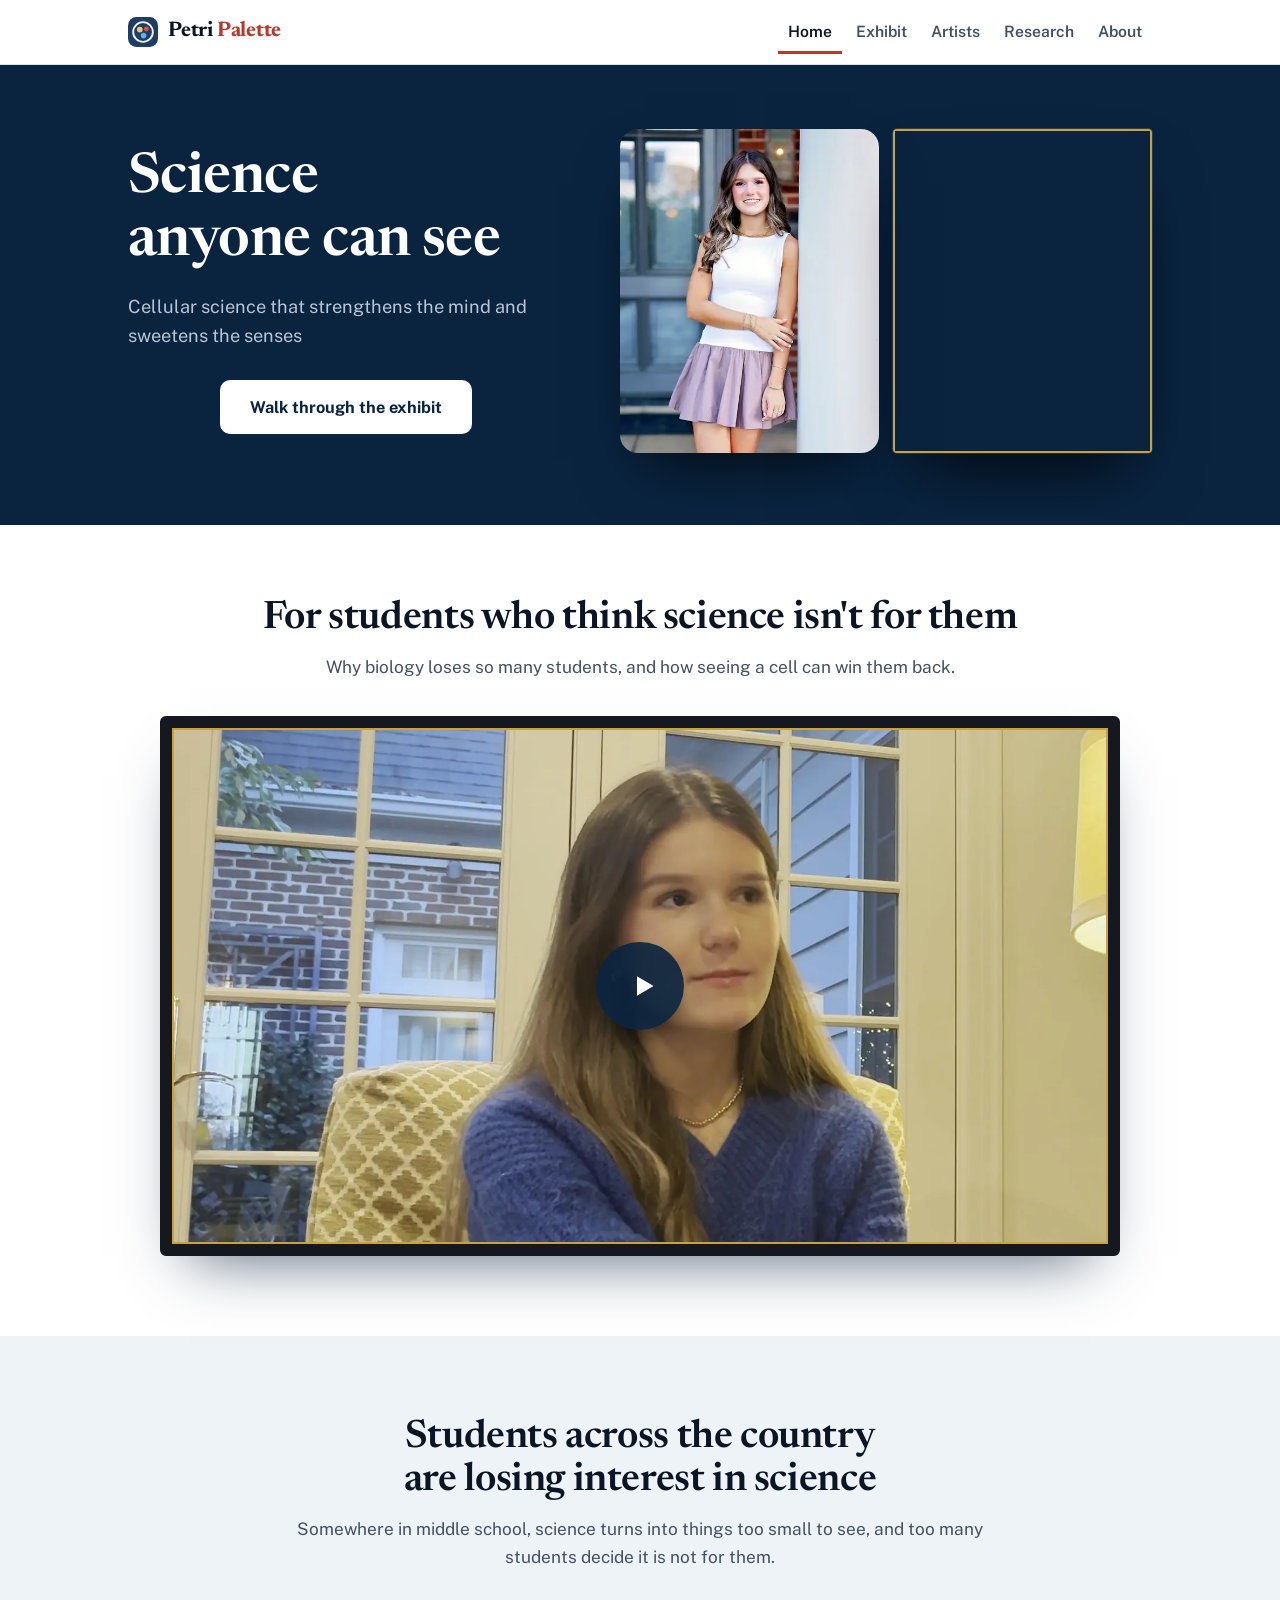
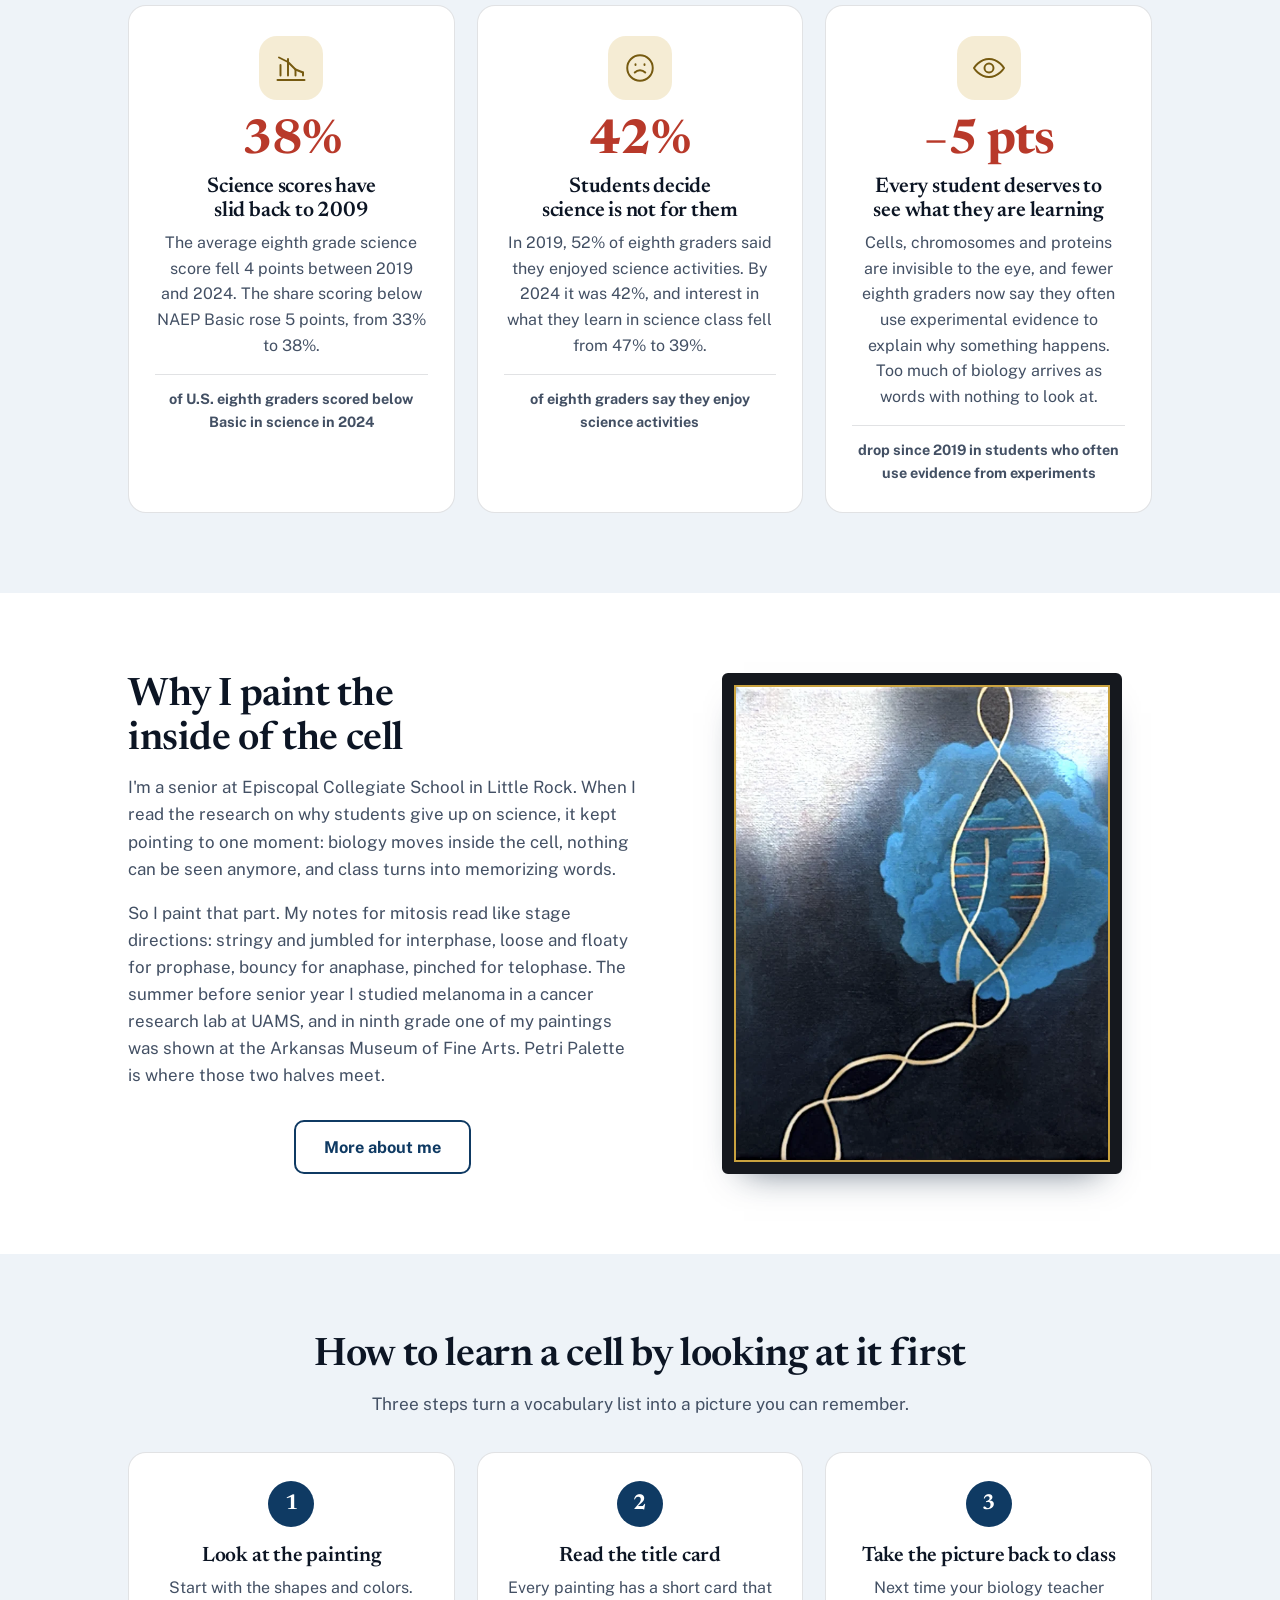
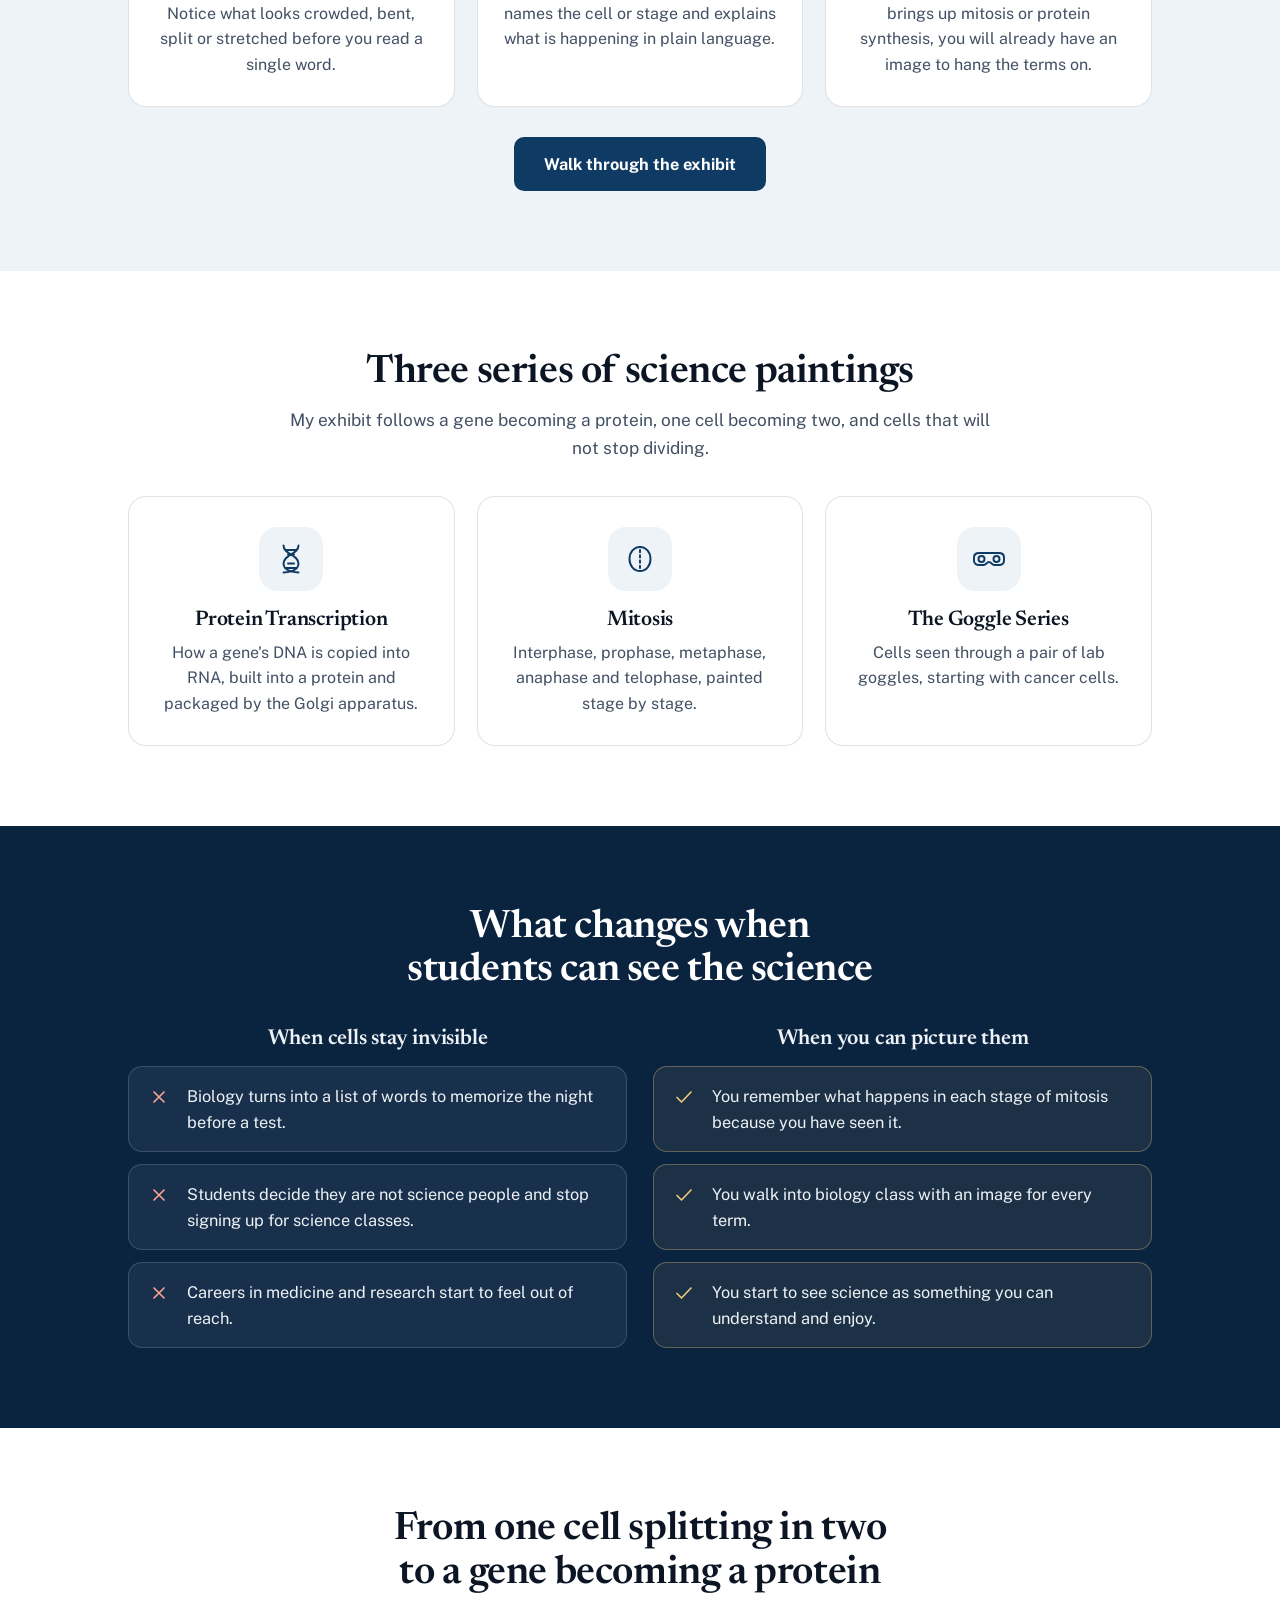
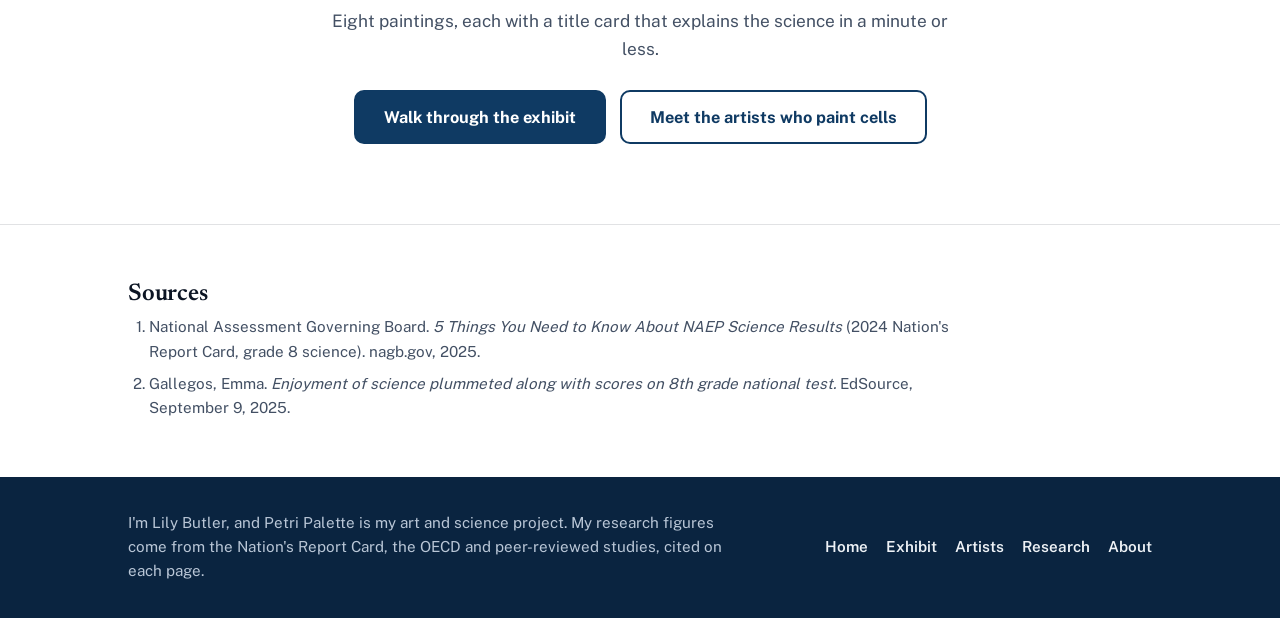
==== commit c8dfd51d: "Point the video section at the student: For students who think science isn't for them Co-Authored-By" ====
--- a/index.html
+++ b/index.html
@@ -23,8 +23,8 @@
 <link rel="preload" as="image" type="image/webp" href="images/lily-column-800.webp" imagesrcset="images/lily-column-480.webp 480w, images/lily-column-680.webp 680w, images/lily-column-800.webp 800w" imagesizes="(max-width: 860px) 46vw, 320px" fetchpriority="high">
 <link rel="preload" href="fonts/newsreader.woff2" as="font" type="font/woff2" crossorigin>
 <link rel="preload" href="fonts/public-sans.woff2" as="font" type="font/woff2" crossorigin>
-<style>@font-face{font-family:'Newsreader';font-style:normal;font-weight:600 700;font-display:swap;src:url(fonts/newsreader.woff2) format('woff2')}@font-face{font-family:'Public Sans';font-style:normal;font-weight:400 700;font-display:swap;src:url(fonts/public-sans.woff2) format('woff2')}:root{--bg:#FFFFFF;--bg-alt:#EEF3F8;--card:#FFFFFF;--ink:#0C1524;--ink-soft:#435064;--primary:#0F3A63;--primary-dk:#0A2440;--red:#B8392A;--red-lt:#F9E4E0;--red-on-dark:#F4A291;--gold:#C9A23F;--gold-lt:#F5ECD4;--gold-dk:#765A10;--gold-on-dark:#E8C77A;--on-dark:#EEF2F6;--on-dark-soft:#B9C6D6;--line:rgba(12,21,36,0.12);--c2019:#2A6FA6;--c2024:#B8392A;--radius:18px;--radius-lg:28px;--wrap:1080px;--flow-tight:0.32em;--flow-block:44px;--flow-section:80px}*{box-sizing:border-box}html{scroll-behavior:smooth;scroll-padding-top:84px}@media (prefers-reduced-motion:reduce){html{scroll-behavior:auto}*{animation-duration:0.001ms !important;transition-duration:0.001ms !important}}body{margin:0;background:var(--bg);color:var(--ink);font-family:'Public Sans',ui-sans-serif,system-ui,-apple-system,'Segoe UI',sans-serif;font-size:18px;line-height:1.6;-webkit-font-smoothing:antialiased}h1,h2,h3,h4{font-family:'Newsreader',Georgia,'Times New Roman',serif;font-weight:600;line-height:1.12;margin:0 0 var(--flow-tight);color:var(--ink);letter-spacing:-0.01em}h1,h2,h3{text-wrap:balance}p{margin:0 0 1em}p:last-child{margin-bottom:0}a{color:inherit}img{max-width:100%;height:auto}.wrap{max-width:var(--wrap);margin:0 auto;padding:0 28px}.skip{position:absolute;left:-9999px;top:10px;background:var(--card);color:var(--ink);padding:12px 18px;border-radius:10px;z-index:100;text-decoration:none;font-weight:700;border:2px solid var(--primary)}.skip:focus{left:16px}a:focus-visible,button:focus-visible{outline:3px solid var(--red);outline-offset:3px;border-radius:4px}nav.site{position:sticky;top:0;z-index:20;background:rgba(255,255,255,0.94);backdrop-filter:blur(8px);border-bottom:1px solid var(--line)}nav.site .wrap{display:flex;align-items:center;justify-content:space-between;gap:4px 20px;padding-top:10px;padding-bottom:10px;flex-wrap:wrap}.wordmark{display:inline-flex;align-items:center;gap:10px;font-family:'Newsreader',Georgia,serif;font-weight:700;font-size:1.32rem;letter-spacing:-0.01em;color:var(--ink);text-decoration:none;white-space:nowrap;min-height:44px}.wordmark .mark{width:30px;height:30px;flex:none}.wordmark .last{color:var(--red)}nav.site ul{list-style:none;display:flex;align-items:center;gap:4px;margin:0;padding:0;font-size:0.98rem;font-weight:600}nav.site ul a{text-decoration:none;color:var(--ink-soft);display:inline-flex;align-items:center;min-height:44px;padding:0 10px;white-space:nowrap;transition:color 0.15s ease}nav.site ul a:hover{color:var(--primary)}nav.site ul a[aria-current="page"]{color:var(--ink);box-shadow:inset 0 -3px 0 var(--red)}.btn{display:inline-flex;align-items:center;justify-content:center;text-align:center;min-height:50px;background:var(--primary);color:#FFFFFF;text-decoration:none;font-weight:700;font-size:1.02rem;padding:12px 28px;border-radius:10px;border:2px solid var(--primary);transition:background 0.18s ease,color 0.18s ease,border-color 0.18s ease}.btn:hover{background:var(--gold-on-dark);border-color:var(--gold-on-dark);color:var(--primary-dk)}.btn.ghost{background:transparent;color:var(--primary)}.btn.ghost:hover{background:var(--primary);color:#FFFFFF;border-color:var(--primary)}.btn-row{display:flex;gap:14px;flex-wrap:wrap;align-items:center;justify-content:center;margin-top:30px}section{padding:var(--flow-section) 0}.band{background:var(--bg-alt)}.section-head{max-width:720px;margin-bottom:34px}.section-head.center{text-align:center;margin-left:auto;margin-right:auto}h2{font-size:clamp(1.8rem,3.3vw,2.45rem)}.section-head p{color:var(--ink-soft);font-size:1.08rem}.hero{padding:64px 0 80px}.hero-text{text-align:center;max-width:820px;margin:0 auto 40px}.hero h1{font-size:clamp(2.3rem,5.4vw,3.8rem)}.hero .lede{font-size:1.2rem;color:var(--ink-soft);margin:10px auto 0;max-width:40em}.hero-photo{margin:0;border-radius:var(--radius-lg);overflow:hidden;aspect-ratio:3/2;background:var(--bg-alt);box-shadow:0 24px 48px -26px rgba(19,40,64,0.6)}.hero-photo img{display:block;width:100%;height:100%;object-fit:cover}.hero-photo.wide{aspect-ratio:2.2/1}.hero-photo.wide img{object-position:center 60%}.split{display:grid;grid-template-columns:1.05fr 0.95fr;gap:56px;align-items:center}.split.flip{grid-template-columns:0.95fr 1.05fr}.page-hero{padding:60px 0 64px}.page-hero h1{font-size:clamp(2.1rem,4.4vw,3.1rem)}.page-hero .lede{font-size:1.14rem;color:var(--ink-soft);margin-top:8px;max-width:34em}.photo{margin:0;border-radius:var(--radius);overflow:hidden;aspect-ratio:4/3;background:var(--bg-alt);box-shadow:0 20px 40px -24px rgba(19,40,64,0.55)}.photo img{display:block;width:100%;height:100%;object-fit:cover}.split p{color:var(--ink-soft)}.cards{display:grid;grid-template-columns:repeat(3,1fr);gap:22px}.card{background:var(--card);border:1px solid var(--line);border-radius:var(--radius);padding:30px 26px 28px;text-align:center}.card h3{font-size:1.32rem}.card p{font-size:1rem;color:var(--ink-soft)}.card .icon{width:64px;height:64px;border-radius:18px;background:var(--bg-alt);color:var(--primary);display:flex;align-items:center;justify-content:center;margin:0 auto 18px}.card .icon svg{width:36px;height:36px}.card .num{font-family:'Newsreader',Georgia,serif;font-weight:700;font-size:clamp(2.4rem,4.2vw,3rem);line-height:1;letter-spacing:-0.02em;color:var(--red);margin:0 0 10px}.card .of{font-size:0.9rem;font-weight:700;color:var(--ink-soft);margin:12px 0 0;border-top:1px solid var(--line);padding-top:12px}.band .card .icon{background:var(--gold-lt);color:var(--gold-dk)}.punch{font-family:'Newsreader',Georgia,serif;font-weight:600;font-size:clamp(1.3rem,2.4vw,1.65rem);line-height:1.3;text-align:center;color:var(--primary);max-width:760px;margin:var(--flow-block) auto 0}.strip{list-style:none;margin:var(--flow-block) 0 0;padding:0;display:grid;grid-template-columns:repeat(3,1fr);background:var(--card);border:1px solid var(--line);border-radius:var(--radius)}.strip li{padding:24px 26px;border-left:1px solid var(--line);text-align:center}.strip li:first-child{border-left:0}.strip .n{display:block;font-family:'Newsreader',Georgia,serif;font-weight:700;font-size:2.2rem;line-height:1;color:var(--primary);margin-bottom:8px}.strip .t{font-size:0.98rem;color:var(--ink-soft);line-height:1.4;display:block}.about-text p{font-size:1.06rem}.about-text p.name-line{color:var(--ink);font-weight:700;font-size:1.12rem;margin-top:0}.steps{list-style:none;margin:0;padding:0;display:grid;grid-template-columns:repeat(3,1fr);gap:22px;counter-reset:step}.steps li{background:var(--card);border:1px solid var(--line);border-radius:var(--radius);padding:28px 26px;counter-increment:step;text-align:center}.steps li:before{content:counter(step);display:flex;align-items:center;justify-content:center;width:46px;height:46px;border-radius:50%;background:var(--primary);color:#FFFFFF;font-family:'Newsreader',Georgia,serif;font-weight:700;font-size:1.35rem;margin:0 auto 18px}.steps h3{font-size:1.3rem}.steps p{font-size:1rem;color:var(--ink-soft)}.after{background:var(--primary-dk);color:var(--on-dark)}.after h2,.after h3{color:#FFFFFF}.stakes{display:grid;grid-template-columns:1fr 1fr;gap:26px}.stake h3{font-size:1.35rem;margin-bottom:14px;text-align:center}.outcomes{list-style:none;margin:0;padding:0;display:grid;gap:12px}.outcomes li{display:grid;grid-template-columns:26px 1fr;gap:14px;align-items:start;background:rgba(255,255,255,0.06);border:1px solid rgba(238,242,246,0.16);border-radius:14px;padding:16px 18px;color:var(--on-dark);font-size:1.02rem}.outcomes svg{width:24px;height:24px;margin-top:2px;color:var(--red-on-dark)}.stake.good .outcomes svg{color:var(--gold-on-dark)}.stake.good .outcomes li{background:rgba(232,199,122,0.08);border-color:rgba(232,199,122,0.34)}.closing{text-align:center}.closing .wrap{max-width:680px}.closing p{color:var(--ink-soft);font-size:1.08rem}.closing .btn-row{margin-top:26px}.series{scroll-margin-top:90px}.series + .series{border-top:1px solid var(--line)}.series .section-head{margin-bottom:30px}.wall{display:grid;grid-template-columns:repeat(3,1fr);gap:34px 26px;align-items:start}.wall.five{grid-template-columns:repeat(6,1fr)}.wall.two{grid-template-columns:repeat(2,minmax(0,340px));justify-content:center}.wall.one{grid-template-columns:minmax(0,460px);justify-content:center}.wall.five .piece{grid-column:span 2}.wall.five .piece:nth-child(4){grid-column:2 / span 2}.piece{display:grid;gap:18px;justify-items:center}.frame{width:100%;aspect-ratio:4/5;margin:0;background:#FFFFFF;border:12px solid #15181E;border-radius:6px;box-shadow:0 18px 34px -22px rgba(19,40,64,0.7),inset 0 0 0 14px #F4F7FA;display:flex;flex-direction:column;align-items:center;justify-content:center;gap:14px;color:var(--primary);padding:22px}.frame svg{width:58%;height:auto;max-height:62%}.frame .soon{font-size:0.86rem;font-weight:600;color:var(--ink-soft);text-align:center;line-height:1.3}.frame img{width:100%;height:100%;object-fit:cover}.frame.art{padding:0;height:auto;box-shadow:0 18px 34px -22px rgba(19,40,64,0.7)}.frame.art img{display:block}.label{width:92%;background:var(--card);border:1px solid var(--line);border-radius:4px;padding:16px 18px 18px;text-align:left;box-shadow:0 6px 14px -10px rgba(24,32,43,0.45)}.label h3{font-size:1.22rem;margin-bottom:2px}.label .meta{font-size:0.86rem;color:var(--ink-soft);margin:0 0 10px;padding-bottom:10px;border-bottom:1px solid var(--line)}.label p{font-size:0.96rem;color:var(--ink-soft)}.label .see{margin-top:10px;color:var(--ink)}.chart{background:var(--card);border:1px solid var(--line);border-radius:var(--radius);padding:28px 30px;margin:0}.chart h3{font-size:1.3rem}.chart .sub{color:var(--ink-soft);font-size:0.98rem;margin-bottom:18px}.legend{list-style:none;margin:0 0 18px;padding:0;display:flex;gap:20px;flex-wrap:wrap;font-size:0.94rem;color:var(--ink-soft)}.legend li{display:flex;align-items:center;gap:8px}.legend i{width:14px;height:14px;border-radius:4px;display:inline-block}.legend i.y19,.bar.y19{background:var(--c2019)}.legend i.y24,.bar.y24{background:var(--c2024)}.bars{display:grid;gap:22px}.bars .row h4{font-family:'Public Sans',sans-serif;font-size:1rem;font-weight:700;margin-bottom:8px}.pair{display:grid;gap:4px}.barline{display:grid;grid-template-columns:44px 1fr;gap:10px;align-items:center;font-size:0.9rem;color:var(--ink-soft)}.track{position:relative;height:30px}.bar{display:flex;align-items:center;justify-content:flex-end;height:100%;border-radius:0 4px 4px 0;padding-right:10px;color:#FFFFFF;font-weight:700;font-size:0.95rem;min-width:52px}.bar:hover{filter:brightness(1.08)}.chart .cite-line{margin-top:18px}.facts{display:grid;grid-template-columns:1fr 1fr;gap:22px;margin-top:var(--flow-block)}.fact{background:var(--card);border:1px solid var(--line);border-radius:var(--radius);padding:26px}.fact h3{font-size:1.25rem}.fact p{color:var(--ink-soft);font-size:1rem}.cite-line{font-size:0.9rem;color:var(--ink-soft);font-style:italic;margin-top:14px}.prose{max-width:760px;margin:0 auto}.prose p{color:var(--ink-soft);font-size:1.06rem}.prose h2 + p{margin-top:0}.prose p + h2,.prose .facts + h2{margin-top:var(--flow-block)}.refs{padding:56px 0;border-top:1px solid var(--line)}.refs h2{font-size:1.5rem}.refs ol{max-width:860px;margin:0;padding-left:1.3rem;display:grid;gap:8px;font-size:0.95rem;color:var(--ink-soft)}footer{background:var(--primary-dk);color:var(--on-dark-soft);padding:34px 0;font-size:0.95rem}footer .wrap{display:flex;justify-content:space-between;align-items:center;flex-wrap:wrap;gap:10px 24px}footer p{margin:0;max-width:40em}footer ul{list-style:none;display:flex;flex-wrap:wrap;gap:0 18px;margin:0;padding:0;font-weight:600}footer ul a{display:inline-flex;align-items:center;min-height:44px;color:var(--on-dark);text-decoration:none}@media (max-width:900px){nav.site ul{order:3;width:100%;justify-content:space-between;gap:0;border-top:1px solid var(--line)}nav.site ul a{padding:0 4px;font-size:0.95rem}html{scroll-padding-top:130px}.wall,.wall.five,.wall.two{grid-template-columns:1fr 1fr}.wall.one{grid-template-columns:minmax(0,460px)}.wall.five .piece,.wall.five .piece:nth-child(4){grid-column:auto}}@media (min-width:560px) and (max-width:900px){nav.site ul{justify-content:flex-start;gap:18px}}@media (max-width:860px){.split,.split.flip{grid-template-columns:1fr;gap:30px}.page-hero .hero-photo{order:-1;aspect-ratio:16/10}.split.flip>.photo{order:0}.cards,.steps,.stakes,.facts{grid-template-columns:1fr}.hero-photo.wide{aspect-ratio:3/2}}@media (max-width:620px){:root{--flow-section:56px;--flow-block:34px}body{font-size:17px}.wrap{padding:0 20px}.hero{padding:36px 0 56px}.hero-text{margin-bottom:28px}.page-hero{padding:24px 0 44px}.btn-row .btn{width:100%}.strip{grid-template-columns:1fr}.strip li{border-left:0;border-top:1px solid var(--line)}.strip li:first-child{border-top:0}.wall,.wall.five,.wall.two{grid-template-columns:1fr;gap:40px}.frame{max-width:340px}.frame:not(.art){aspect-ratio:1/1}.chart{padding:22px 18px}.wordmark{font-size:1.2rem}}a.card{text-decoration:none;color:inherit;transition:border-color 0.15s ease}a.card:hover{border-color:var(--red)}a.card:hover h3{color:var(--primary)}.about-art{max-width:400px;justify-self:center}.label .credit{font-size:0.82rem;font-style:italic;color:var(--ink-soft);margin-top:10px;padding-top:10px;border-top:1px solid var(--line)}.card .where{font-size:0.92rem;font-weight:700;color:var(--red);margin:0 0 10px}.portrait{aspect-ratio:4/5;max-width:440px;width:100%;justify-self:center}.photo.portrait,.hero-photo.portrait{aspect-ratio:4/5}.portrait img{object-position:center 30%}@media (max-width:860px){.page-hero .hero-photo.portrait{aspect-ratio:1/1;max-width:400px;margin:0 auto}.split>.photo.portrait{order:-1;max-width:400px;margin:0 auto}}.studio-hero{background:var(--primary-dk);color:var(--on-dark);padding:64px 0 72px;overflow:hidden}.studio{display:grid;grid-template-columns:0.92fr 1.08fr;gap:48px;align-items:center}.studio-text{position:relative;z-index:1}.studio-hero h1{color:#FFFFFF;font-size:clamp(2.2rem,4.6vw,3.4rem)}.studio-hero .lede{color:var(--on-dark-soft);font-size:1.14rem;margin-top:10px;max-width:32em}.studio-art{position:relative;padding:0 0 40px}.canvas{margin:0 auto;width:min(100%,470px);aspect-ratio:711/890;border-radius:4px;overflow:hidden;box-shadow:0 0 0 1px rgba(238,242,246,0.12),0 36px 70px -24px rgba(0,0,0,0.85)}.canvas img{display:block;width:100%;height:100%;object-fit:cover}.studio-card{position:absolute;right:max(0px,calc(50% - 290px));bottom:0;margin:0;background:#FFFFFF;color:var(--ink);border-radius:4px;padding:10px 14px;font-size:0.86rem;line-height:1.35;max-width:220px;box-shadow:0 10px 22px -12px rgba(0,0,0,0.7)}.studio-card strong{display:block;font-family:'Newsreader',Georgia,serif;font-size:1.05rem;font-weight:600}.studio-card span{color:var(--ink-soft)}.studio-hero .strip{margin-top:56px}.btn.light{background:#FFFFFF;border-color:#FFFFFF;color:var(--primary-dk)}.btn.light:hover{background:#E8C77A;border-color:#E8C77A;color:var(--primary-dk)}@media (prefers-reduced-motion:no-preference){.studio-card{animation:studio-rise 0.7s cubic-bezier(.2,.7,.2,1) 0.2s both}}@keyframes studio-rise{from{opacity:0;transform:translateY(28px)}to{opacity:1;transform:none}}@keyframes studio-fade{from{opacity:0}to{opacity:1}}@media (max-width:860px){.studio{grid-template-columns:1fr;gap:34px}.studio-art{order:-1;padding:0 0 36px}.canvas{width:84%}.studio-card{max-width:170px;padding:8px 11px;font-size:0.8rem}.studio-hero{padding:32px 0 56px}.studio-hero .strip{margin-top:40px}}.frame{position:relative}.frame::after{content:"";position:absolute;inset:0;box-shadow:inset 0 0 0 2px var(--gold);pointer-events:none}.canvas{position:relative}.canvas::after{content:"";position:absolute;inset:0;box-shadow:inset 0 0 0 2px var(--gold);pointer-events:none}.after .stake h3,.studio-card strong{color:inherit}footer ul a:hover{color:var(--gold-on-dark)}.cards.two{grid-template-columns:repeat(2,minmax(0,360px));justify-content:center}@media (max-width:860px){.cards.two{grid-template-columns:1fr}}.hero2{display:grid;grid-template-columns:0.9fr 1.1fr;gap:56px;align-items:center}.hero2-text{position:relative;z-index:1}.hero2-text h1{color:#FFFFFF;font-size:clamp(2.3rem,4.4vw,3.5rem)}.diptych{display:grid;grid-template-columns:1fr 1fr;gap:14px}.trip-photo{margin:0;aspect-ratio:4/5;border-radius:var(--radius);overflow:hidden;box-shadow:0 30px 60px -24px rgba(0,0,0,0.8)}.trip-photo img{display:block;width:100%;height:100%;object-fit:cover;object-position:center 25%}.diptych .canvas{width:100%;margin:0}@media (max-width:860px){.hero2{grid-template-columns:1fr;gap:26px}.diptych{order:-1;gap:10px}}.film-sec{padding:72px 0 var(--flow-section)}.film{position:relative;max-width:960px;margin:0 auto;aspect-ratio:16/9;background:var(--primary-dk);border:12px solid #15181E;border-radius:6px;box-shadow:0 30px 60px -30px rgba(19,40,64,0.75)}.film::after{content:"";position:absolute;inset:0;box-shadow:inset 0 0 0 2px var(--gold);pointer-events:none}.film video{display:block;width:100%;height:100%;object-fit:cover}.film-play{position:absolute;inset:0;margin:auto;width:88px;height:88px;border:0;border-radius:50%;background:rgba(10,36,64,0.9);color:#FFFFFF;display:grid;place-items:center;cursor:pointer;box-shadow:0 14px 30px -12px rgba(0,0,0,0.7);transition:background 0.18s ease,color 0.18s ease,transform 0.18s ease}.film-play[hidden]{display:none}.film-play:hover,.film-play:focus-visible{background:var(--gold-on-dark);color:var(--primary-dk);transform:scale(1.05)}.film-play svg{width:36px;height:36px;margin-left:5px}.film.playing .film-play{display:none}@media (max-width:620px){.film-sec{padding:44px 0 56px}.film{border-width:7px}.film-play{width:68px;height:68px}.film-play svg{width:28px;height:28px}}</style>
-<script type="application/ld+json">{"@context":"https://schema.org","@graph":[{"@type":"WebSite","@id":"https://odyssey-jotun.github.io/petri-palette/#site","url":"https://odyssey-jotun.github.io/petri-palette/","name":"Petri Palette","description":"Paintings of cells, mitosis and protein synthesis that make biology easier to picture, with the research behind the project.","author":{"@id":"https://odyssey-jotun.github.io/petri-palette/#lily"},"inLanguage":"en-US"},{"@type":"Person","@id":"https://odyssey-jotun.github.io/petri-palette/#lily","name":"Lily Butler","description":"High school senior, painter and student researcher who created Petri Palette, an art exhibit of cells, mitosis and protein synthesis.","url":"https://odyssey-jotun.github.io/petri-palette/#about"},{"@type":"WebPage","@id":"https://odyssey-jotun.github.io/petri-palette/#page","url":"https://odyssey-jotun.github.io/petri-palette/","name":"Science Art Exhibit: Paintings of Cells and Mitosis | Petri Palette","headline":"Science Art Exhibit: Paintings of Cells and Mitosis | Petri Palette","description":"My paintings of the stages of mitosis and the path from gene to protein, made to help students picture the biology they are asked to learn.","isPartOf":{"@id":"https://odyssey-jotun.github.io/petri-palette/#site"},"author":{"@id":"https://odyssey-jotun.github.io/petri-palette/#lily"},"inLanguage":"en-US","datePublished":"2026-11-23","dateModified":"2026-11-23","image":"https://odyssey-jotun.github.io/petri-palette/images/og.jpg","about":"Science art for biology education"},{"@type":"VideoObject","@id":"https://odyssey-jotun.github.io/petri-palette/#film","name":"Petri Palette, in my own words","description":"Lily Butler on who she paints cells for, why biology can feel hard, her six weeks in a cancer lab at UAMS, and how she turns a stage of mitosis into a painting.","thumbnailUrl":"https://odyssey-jotun.github.io/petri-palette/images/lily-video-poster.webp","uploadDate":"2026-11-23","duration":"PT2M57S","contentUrl":"https://odyssey-jotun.github.io/petri-palette/video/petri-palette-lily-butler.mp4","inLanguage":"en-US","author":{"@id":"https://odyssey-jotun.github.io/petri-palette/#lily"}}]}</script>
+<style>@font-face{font-family:'Newsreader';font-style:normal;font-weight:600 700;font-display:swap;src:url(fonts/newsreader.woff2) format('woff2')}@font-face{font-family:'Public Sans';font-style:normal;font-weight:400 700;font-display:swap;src:url(fonts/public-sans.woff2) format('woff2')}:root{--bg:#FFFFFF;--bg-alt:#EEF3F8;--card:#FFFFFF;--ink:#0C1524;--ink-soft:#435064;--primary:#0F3A63;--primary-dk:#0A2440;--red:#B8392A;--red-lt:#F9E4E0;--red-on-dark:#F4A291;--gold:#C9A23F;--gold-lt:#F5ECD4;--gold-dk:#765A10;--gold-on-dark:#E8C77A;--on-dark:#EEF2F6;--on-dark-soft:#B9C6D6;--line:rgba(12,21,36,0.12);--c2019:#2A6FA6;--c2024:#B8392A;--radius:18px;--radius-lg:28px;--wrap:1080px;--flow-tight:0.32em;--flow-block:44px;--flow-section:80px}*{box-sizing:border-box}html{scroll-behavior:smooth;scroll-padding-top:84px}@media (prefers-reduced-motion:reduce){html{scroll-behavior:auto}*{animation-duration:0.001ms !important;transition-duration:0.001ms !important}}body{margin:0;background:var(--bg);color:var(--ink);font-family:'Public Sans',ui-sans-serif,system-ui,-apple-system,'Segoe UI',sans-serif;font-size:18px;line-height:1.6;-webkit-font-smoothing:antialiased}h1,h2,h3,h4{font-family:'Newsreader',Georgia,'Times New Roman',serif;font-weight:600;line-height:1.12;margin:0 0 var(--flow-tight);color:var(--ink);letter-spacing:-0.01em}h1,h2,h3{text-wrap:balance}p{margin:0 0 1em}p:last-child{margin-bottom:0}a{color:inherit}img{max-width:100%;height:auto}.wrap{max-width:var(--wrap);margin:0 auto;padding:0 28px}.skip{position:absolute;left:-9999px;top:10px;background:var(--card);color:var(--ink);padding:12px 18px;border-radius:10px;z-index:100;text-decoration:none;font-weight:700;border:2px solid var(--primary)}.skip:focus{left:16px}a:focus-visible,button:focus-visible{outline:3px solid var(--red);outline-offset:3px;border-radius:4px}nav.site{position:sticky;top:0;z-index:20;background:rgba(255,255,255,0.94);backdrop-filter:blur(8px);border-bottom:1px solid var(--line)}nav.site .wrap{display:flex;align-items:center;justify-content:space-between;gap:4px 20px;padding-top:10px;padding-bottom:10px;flex-wrap:wrap}.wordmark{display:inline-flex;align-items:center;gap:10px;font-family:'Newsreader',Georgia,serif;font-weight:700;font-size:1.32rem;letter-spacing:-0.01em;color:var(--ink);text-decoration:none;white-space:nowrap;min-height:44px}.wordmark .mark{width:30px;height:30px;flex:none}.wordmark .last{color:var(--red)}nav.site ul{list-style:none;display:flex;align-items:center;gap:4px;margin:0;padding:0;font-size:0.98rem;font-weight:600}nav.site ul a{text-decoration:none;color:var(--ink-soft);display:inline-flex;align-items:center;min-height:44px;padding:0 10px;white-space:nowrap;transition:color 0.15s ease}nav.site ul a:hover{color:var(--primary)}nav.site ul a[aria-current="page"]{color:var(--ink);box-shadow:inset 0 -3px 0 var(--red)}.btn{display:inline-flex;align-items:center;justify-content:center;text-align:center;min-height:50px;background:var(--primary);color:#FFFFFF;text-decoration:none;font-weight:700;font-size:1.02rem;padding:12px 28px;border-radius:10px;border:2px solid var(--primary);transition:background 0.18s ease,color 0.18s ease,border-color 0.18s ease}.btn:hover{background:var(--gold-on-dark);border-color:var(--gold-on-dark);color:var(--primary-dk)}.btn.ghost{background:transparent;color:var(--primary)}.btn.ghost:hover{background:var(--primary);color:#FFFFFF;border-color:var(--primary)}.btn-row{display:flex;gap:14px;flex-wrap:wrap;align-items:center;justify-content:center;margin-top:30px}section{padding:var(--flow-section) 0}.band{background:var(--bg-alt)}.section-head{max-width:720px;margin-bottom:34px}.section-head.center{text-align:center;margin-left:auto;margin-right:auto}h2{font-size:clamp(1.8rem,3.3vw,2.45rem)}.section-head p{color:var(--ink-soft);font-size:1.08rem}.hero{padding:64px 0 80px}.hero-text{text-align:center;max-width:820px;margin:0 auto 40px}.hero h1{font-size:clamp(2.3rem,5.4vw,3.8rem)}.hero .lede{font-size:1.2rem;color:var(--ink-soft);margin:10px auto 0;max-width:40em}.hero-photo{margin:0;border-radius:var(--radius-lg);overflow:hidden;aspect-ratio:3/2;background:var(--bg-alt);box-shadow:0 24px 48px -26px rgba(19,40,64,0.6)}.hero-photo img{display:block;width:100%;height:100%;object-fit:cover}.hero-photo.wide{aspect-ratio:2.2/1}.hero-photo.wide img{object-position:center 60%}.split{display:grid;grid-template-columns:1.05fr 0.95fr;gap:56px;align-items:center}.split.flip{grid-template-columns:0.95fr 1.05fr}.page-hero{padding:60px 0 64px}.page-hero h1{font-size:clamp(2.1rem,4.4vw,3.1rem)}.page-hero .lede{font-size:1.14rem;color:var(--ink-soft);margin-top:8px;max-width:34em}.photo{margin:0;border-radius:var(--radius);overflow:hidden;aspect-ratio:4/3;background:var(--bg-alt);box-shadow:0 20px 40px -24px rgba(19,40,64,0.55)}.photo img{display:block;width:100%;height:100%;object-fit:cover}.split p{color:var(--ink-soft)}.cards{display:grid;grid-template-columns:repeat(3,1fr);gap:22px}.card{background:var(--card);border:1px solid var(--line);border-radius:var(--radius);padding:30px 26px 28px;text-align:center}.card h3{font-size:1.32rem}.card p{font-size:1rem;color:var(--ink-soft)}.card .icon{width:64px;height:64px;border-radius:18px;background:var(--bg-alt);color:var(--primary);display:flex;align-items:center;justify-content:center;margin:0 auto 18px}.card .icon svg{width:36px;height:36px}.card .num{font-family:'Newsreader',Georgia,serif;font-weight:700;font-size:clamp(2.4rem,4.2vw,3rem);line-height:1;letter-spacing:-0.02em;color:var(--red);margin:0 0 10px}.card .of{font-size:0.9rem;font-weight:700;color:var(--ink-soft);margin:12px 0 0;border-top:1px solid var(--line);padding-top:12px}.band .card .icon{background:var(--gold-lt);color:var(--gold-dk)}.punch{font-family:'Newsreader',Georgia,serif;font-weight:600;font-size:clamp(1.3rem,2.4vw,1.65rem);line-height:1.3;text-align:center;color:var(--primary);max-width:760px;margin:var(--flow-block) auto 0}.strip{list-style:none;margin:var(--flow-block) 0 0;padding:0;display:grid;grid-template-columns:repeat(3,1fr);background:var(--card);border:1px solid var(--line);border-radius:var(--radius)}.strip li{padding:24px 26px;border-left:1px solid var(--line);text-align:center}.strip li:first-child{border-left:0}.strip .n{display:block;font-family:'Newsreader',Georgia,serif;font-weight:700;font-size:2.2rem;line-height:1;color:var(--primary);margin-bottom:8px}.strip .t{font-size:0.98rem;color:var(--ink-soft);line-height:1.4;display:block}.about-text p{font-size:1.06rem}.about-text p.name-line{color:var(--ink);font-weight:700;font-size:1.12rem;margin-top:0}.steps{list-style:none;margin:0;padding:0;display:grid;grid-template-columns:repeat(3,1fr);gap:22px;counter-reset:step}.steps li{background:var(--card);border:1px solid var(--line);border-radius:var(--radius);padding:28px 26px;counter-increment:step;text-align:center}.steps li:before{content:counter(step);display:flex;align-items:center;justify-content:center;width:46px;height:46px;border-radius:50%;background:var(--primary);color:#FFFFFF;font-family:'Newsreader',Georgia,serif;font-weight:700;font-size:1.35rem;margin:0 auto 18px}.steps h3{font-size:1.3rem}.steps p{font-size:1rem;color:var(--ink-soft)}.after{background:var(--primary-dk);color:var(--on-dark)}.after h2,.after h3{color:#FFFFFF}.stakes{display:grid;grid-template-columns:1fr 1fr;gap:26px}.stake h3{font-size:1.35rem;margin-bottom:14px;text-align:center}.outcomes{list-style:none;margin:0;padding:0;display:grid;gap:12px}.outcomes li{display:grid;grid-template-columns:26px 1fr;gap:14px;align-items:start;background:rgba(255,255,255,0.06);border:1px solid rgba(238,242,246,0.16);border-radius:14px;padding:16px 18px;color:var(--on-dark);font-size:1.02rem}.outcomes svg{width:24px;height:24px;margin-top:2px;color:var(--red-on-dark)}.stake.good .outcomes svg{color:var(--gold-on-dark)}.stake.good .outcomes li{background:rgba(232,199,122,0.08);border-color:rgba(232,199,122,0.34)}.closing{text-align:center}.closing .wrap{max-width:680px}.closing p{color:var(--ink-soft);font-size:1.08rem}.closing .btn-row{margin-top:26px}.series{scroll-margin-top:90px}.series + .series{border-top:1px solid var(--line)}.series .section-head{margin-bottom:30px}.wall{display:grid;grid-template-columns:repeat(3,1fr);gap:34px 26px;align-items:start}.wall.five{grid-template-columns:repeat(6,1fr)}.wall.two{grid-template-columns:repeat(2,minmax(0,340px));justify-content:center}.wall.one{grid-template-columns:minmax(0,460px);justify-content:center}.wall.five .piece{grid-column:span 2}.wall.five .piece:nth-child(4){grid-column:2 / span 2}.piece{display:grid;gap:18px;justify-items:center}.frame{width:100%;aspect-ratio:4/5;margin:0;background:#FFFFFF;border:12px solid #15181E;border-radius:6px;box-shadow:0 18px 34px -22px rgba(19,40,64,0.7),inset 0 0 0 14px #F4F7FA;display:flex;flex-direction:column;align-items:center;justify-content:center;gap:14px;color:var(--primary);padding:22px}.frame svg{width:58%;height:auto;max-height:62%}.frame .soon{font-size:0.86rem;font-weight:600;color:var(--ink-soft);text-align:center;line-height:1.3}.frame img{width:100%;height:100%;object-fit:cover}.frame.art{padding:0;height:auto;box-shadow:0 18px 34px -22px rgba(19,40,64,0.7)}.frame.art img{display:block}.label{width:92%;background:var(--card);border:1px solid var(--line);border-radius:4px;padding:16px 18px 18px;text-align:left;box-shadow:0 6px 14px -10px rgba(24,32,43,0.45)}.label h3{font-size:1.22rem;margin-bottom:2px}.label .meta{font-size:0.86rem;color:var(--ink-soft);margin:0 0 10px;padding-bottom:10px;border-bottom:1px solid var(--line)}.label p{font-size:0.96rem;color:var(--ink-soft)}.label .see{margin-top:10px;color:var(--ink)}.chart{background:var(--card);border:1px solid var(--line);border-radius:var(--radius);padding:28px 30px;margin:0}.chart h3{font-size:1.3rem}.chart .sub{color:var(--ink-soft);font-size:0.98rem;margin-bottom:18px}.legend{list-style:none;margin:0 0 18px;padding:0;display:flex;gap:20px;flex-wrap:wrap;font-size:0.94rem;color:var(--ink-soft)}.legend li{display:flex;align-items:center;gap:8px}.legend i{width:14px;height:14px;border-radius:4px;display:inline-block}.legend i.y19,.bar.y19{background:var(--c2019)}.legend i.y24,.bar.y24{background:var(--c2024)}.bars{display:grid;gap:22px}.bars .row h4{font-family:'Public Sans',sans-serif;font-size:1rem;font-weight:700;margin-bottom:8px}.pair{display:grid;gap:4px}.barline{display:grid;grid-template-columns:44px 1fr;gap:10px;align-items:center;font-size:0.9rem;color:var(--ink-soft)}.track{position:relative;height:30px}.bar{display:flex;align-items:center;justify-content:flex-end;height:100%;border-radius:0 4px 4px 0;padding-right:10px;color:#FFFFFF;font-weight:700;font-size:0.95rem;min-width:52px}.bar:hover{filter:brightness(1.08)}.chart .cite-line{margin-top:18px}.facts{display:grid;grid-template-columns:1fr 1fr;gap:22px;margin-top:var(--flow-block)}.fact{background:var(--card);border:1px solid var(--line);border-radius:var(--radius);padding:26px}.fact h3{font-size:1.25rem}.fact p{color:var(--ink-soft);font-size:1rem}.cite-line{font-size:0.9rem;color:var(--ink-soft);font-style:italic;margin-top:14px}.prose{max-width:760px;margin:0 auto}.prose p{color:var(--ink-soft);font-size:1.06rem}.prose h2 + p{margin-top:0}.prose p + h2,.prose .facts + h2{margin-top:var(--flow-block)}.refs{padding:56px 0;border-top:1px solid var(--line)}.refs h2{font-size:1.5rem}.refs ol{max-width:860px;margin:0;padding-left:1.3rem;display:grid;gap:8px;font-size:0.95rem;color:var(--ink-soft)}footer{background:var(--primary-dk);color:var(--on-dark-soft);padding:34px 0;font-size:0.95rem}footer .wrap{display:flex;justify-content:space-between;align-items:center;flex-wrap:wrap;gap:10px 24px}footer p{margin:0;max-width:40em}footer ul{list-style:none;display:flex;flex-wrap:wrap;gap:0 18px;margin:0;padding:0;font-weight:600}footer ul a{display:inline-flex;align-items:center;min-height:44px;color:var(--on-dark);text-decoration:none}@media (max-width:900px){nav.site ul{order:3;width:100%;justify-content:space-between;gap:0;border-top:1px solid var(--line)}nav.site ul a{padding:0 4px;font-size:0.95rem}html{scroll-padding-top:130px}.wall,.wall.five,.wall.two{grid-template-columns:1fr 1fr}.wall.one{grid-template-columns:minmax(0,460px)}.wall.five .piece,.wall.five .piece:nth-child(4){grid-column:auto}}@media (min-width:560px) and (max-width:900px){nav.site ul{justify-content:flex-start;gap:18px}}@media (max-width:860px){.split,.split.flip{grid-template-columns:1fr;gap:30px}.page-hero .hero-photo{order:-1;aspect-ratio:16/10}.split.flip>.photo{order:0}.cards,.steps,.stakes,.facts{grid-template-columns:1fr}.hero-photo.wide{aspect-ratio:3/2}}@media (max-width:620px){:root{--flow-section:56px;--flow-block:34px}body{font-size:17px}.wrap{padding:0 20px}.hero{padding:36px 0 56px}.hero-text{margin-bottom:28px}.page-hero{padding:24px 0 44px}.btn-row .btn{width:100%}.strip{grid-template-columns:1fr}.strip li{border-left:0;border-top:1px solid var(--line)}.strip li:first-child{border-top:0}.wall,.wall.five,.wall.two{grid-template-columns:1fr;gap:40px}.frame{max-width:340px}.frame:not(.art){aspect-ratio:1/1}.chart{padding:22px 18px}.wordmark{font-size:1.2rem}}a.card{text-decoration:none;color:inherit;transition:border-color 0.15s ease}a.card:hover{border-color:var(--red)}a.card:hover h3{color:var(--primary)}.about-art{max-width:400px;justify-self:center}.label .credit{font-size:0.82rem;font-style:italic;color:var(--ink-soft);margin-top:10px;padding-top:10px;border-top:1px solid var(--line)}.card .where{font-size:0.92rem;font-weight:700;color:var(--red);margin:0 0 10px}.portrait{aspect-ratio:4/5;max-width:440px;width:100%;justify-self:center}.photo.portrait,.hero-photo.portrait{aspect-ratio:4/5}.portrait img{object-position:center 30%}@media (max-width:860px){.page-hero .hero-photo.portrait{aspect-ratio:1/1;max-width:400px;margin:0 auto}.split>.photo.portrait{order:-1;max-width:400px;margin:0 auto}}.studio-hero{background:var(--primary-dk);color:var(--on-dark);padding:64px 0 72px;overflow:hidden}.studio{display:grid;grid-template-columns:0.92fr 1.08fr;gap:48px;align-items:center}.studio-text{position:relative;z-index:1}.studio-hero h1{color:#FFFFFF;font-size:clamp(2.2rem,4.6vw,3.4rem)}.studio-hero .lede{color:var(--on-dark-soft);font-size:1.14rem;margin-top:10px;max-width:32em}.studio-art{position:relative;padding:0 0 40px}.canvas{margin:0 auto;width:min(100%,470px);aspect-ratio:711/890;border-radius:4px;overflow:hidden;box-shadow:0 0 0 1px rgba(238,242,246,0.12),0 36px 70px -24px rgba(0,0,0,0.85)}.canvas img{display:block;width:100%;height:100%;object-fit:cover}.studio-card{position:absolute;right:max(0px,calc(50% - 290px));bottom:0;margin:0;background:#FFFFFF;color:var(--ink);border-radius:4px;padding:10px 14px;font-size:0.86rem;line-height:1.35;max-width:220px;box-shadow:0 10px 22px -12px rgba(0,0,0,0.7)}.studio-card strong{display:block;font-family:'Newsreader',Georgia,serif;font-size:1.05rem;font-weight:600}.studio-card span{color:var(--ink-soft)}.studio-hero .strip{margin-top:56px}.btn.light{background:#FFFFFF;border-color:#FFFFFF;color:var(--primary-dk)}.btn.light:hover{background:#E8C77A;border-color:#E8C77A;color:var(--primary-dk)}@media (prefers-reduced-motion:no-preference){.studio-card{animation:studio-rise 0.7s cubic-bezier(.2,.7,.2,1) 0.2s both}}@keyframes studio-rise{from{opacity:0;transform:translateY(28px)}to{opacity:1;transform:none}}@keyframes studio-fade{from{opacity:0}to{opacity:1}}@media (max-width:860px){.studio{grid-template-columns:1fr;gap:34px}.studio-art{order:-1;padding:0 0 36px}.canvas{width:84%}.studio-card{max-width:170px;padding:8px 11px;font-size:0.8rem}.studio-hero{padding:32px 0 56px}.studio-hero .strip{margin-top:40px}}.frame{position:relative}.frame::after{content:"";position:absolute;inset:0;box-shadow:inset 0 0 0 2px var(--gold);pointer-events:none}.canvas{position:relative}.canvas::after{content:"";position:absolute;inset:0;box-shadow:inset 0 0 0 2px var(--gold);pointer-events:none}.after .stake h3,.studio-card strong{color:inherit}footer ul a:hover{color:var(--gold-on-dark)}.cards.two{grid-template-columns:repeat(2,minmax(0,360px));justify-content:center}@media (max-width:860px){.cards.two{grid-template-columns:1fr}}.hero2{display:grid;grid-template-columns:0.9fr 1.1fr;gap:56px;align-items:center}.hero2-text{position:relative;z-index:1}.hero2-text h1{color:#FFFFFF;font-size:clamp(2.3rem,4.4vw,3.5rem)}.diptych{display:grid;grid-template-columns:1fr 1fr;gap:14px}.trip-photo{margin:0;aspect-ratio:4/5;border-radius:var(--radius);overflow:hidden;box-shadow:0 30px 60px -24px rgba(0,0,0,0.8)}.trip-photo img{display:block;width:100%;height:100%;object-fit:cover;object-position:center 25%}.diptych .canvas{width:100%;margin:0}@media (max-width:860px){.hero2{grid-template-columns:1fr;gap:26px}.diptych{order:-1;gap:10px}}.film-sec{padding:72px 0 var(--flow-section)}.film-sec .section-head{max-width:900px}.film{position:relative;max-width:960px;margin:0 auto;aspect-ratio:16/9;background:var(--primary-dk);border:12px solid #15181E;border-radius:6px;box-shadow:0 30px 60px -30px rgba(19,40,64,0.75)}.film::after{content:"";position:absolute;inset:0;box-shadow:inset 0 0 0 2px var(--gold);pointer-events:none}.film video{display:block;width:100%;height:100%;object-fit:cover}.film-play{position:absolute;inset:0;margin:auto;width:88px;height:88px;border:0;border-radius:50%;background:rgba(10,36,64,0.9);color:#FFFFFF;display:grid;place-items:center;cursor:pointer;box-shadow:0 14px 30px -12px rgba(0,0,0,0.7);transition:background 0.18s ease,color 0.18s ease,transform 0.18s ease}.film-play[hidden]{display:none}.film-play:hover,.film-play:focus-visible{background:var(--gold-on-dark);color:var(--primary-dk);transform:scale(1.05)}.film-play svg{width:36px;height:36px;margin-left:5px}.film.playing .film-play{display:none}@media (max-width:620px){.film-sec{padding:44px 0 56px}.film{border-width:7px}.film-play{width:68px;height:68px}.film-play svg{width:28px;height:28px}}</style>
+<script type="application/ld+json">{"@context":"https://schema.org","@graph":[{"@type":"WebSite","@id":"https://odyssey-jotun.github.io/petri-palette/#site","url":"https://odyssey-jotun.github.io/petri-palette/","name":"Petri Palette","description":"Paintings of cells, mitosis and protein synthesis that make biology easier to picture, with the research behind the project.","author":{"@id":"https://odyssey-jotun.github.io/petri-palette/#lily"},"inLanguage":"en-US"},{"@type":"Person","@id":"https://odyssey-jotun.github.io/petri-palette/#lily","name":"Lily Butler","description":"High school senior, painter and student researcher who created Petri Palette, an art exhibit of cells, mitosis and protein synthesis.","url":"https://odyssey-jotun.github.io/petri-palette/#about"},{"@type":"WebPage","@id":"https://odyssey-jotun.github.io/petri-palette/#page","url":"https://odyssey-jotun.github.io/petri-palette/","name":"Science Art Exhibit: Paintings of Cells and Mitosis | Petri Palette","headline":"Science Art Exhibit: Paintings of Cells and Mitosis | Petri Palette","description":"My paintings of the stages of mitosis and the path from gene to protein, made to help students picture the biology they are asked to learn.","isPartOf":{"@id":"https://odyssey-jotun.github.io/petri-palette/#site"},"author":{"@id":"https://odyssey-jotun.github.io/petri-palette/#lily"},"inLanguage":"en-US","datePublished":"2026-11-23","dateModified":"2026-11-23","image":"https://odyssey-jotun.github.io/petri-palette/images/og.jpg","about":"Science art for biology education"},{"@type":"VideoObject","@id":"https://odyssey-jotun.github.io/petri-palette/#film","name":"For students who think science isn't for them","description":"Why biology loses so many students once it moves inside the cell, and how paintings of cells help them see what they are learning. Lily Butler explains how she paints each stage and what she hopes students take away.","thumbnailUrl":"https://odyssey-jotun.github.io/petri-palette/images/lily-video-poster.webp","uploadDate":"2026-11-23","duration":"PT2M57S","contentUrl":"https://odyssey-jotun.github.io/petri-palette/video/petri-palette-lily-butler.mp4","inLanguage":"en-US","author":{"@id":"https://odyssey-jotun.github.io/petri-palette/#lily"}}]}</script>
 </head>
 <body>
 
@@ -63,8 +63,8 @@
 <section id="film" class="film-sec">
   <div class="wrap">
     <div class="section-head center">
-      <h2>In my own words</h2>
-      <p>Who I paint for, what I learned in a cancer lab, and how a cell becomes a painting.</p>
+      <h2>For students who think science isn't for them</h2>
+      <p>Why biology loses so many students, and how seeing a cell can win them back.</p>
     </div>
     <figure class="film">
       <video controls playsinline preload="none" poster="images/lily-video-poster.webp" width="1920" height="1080">
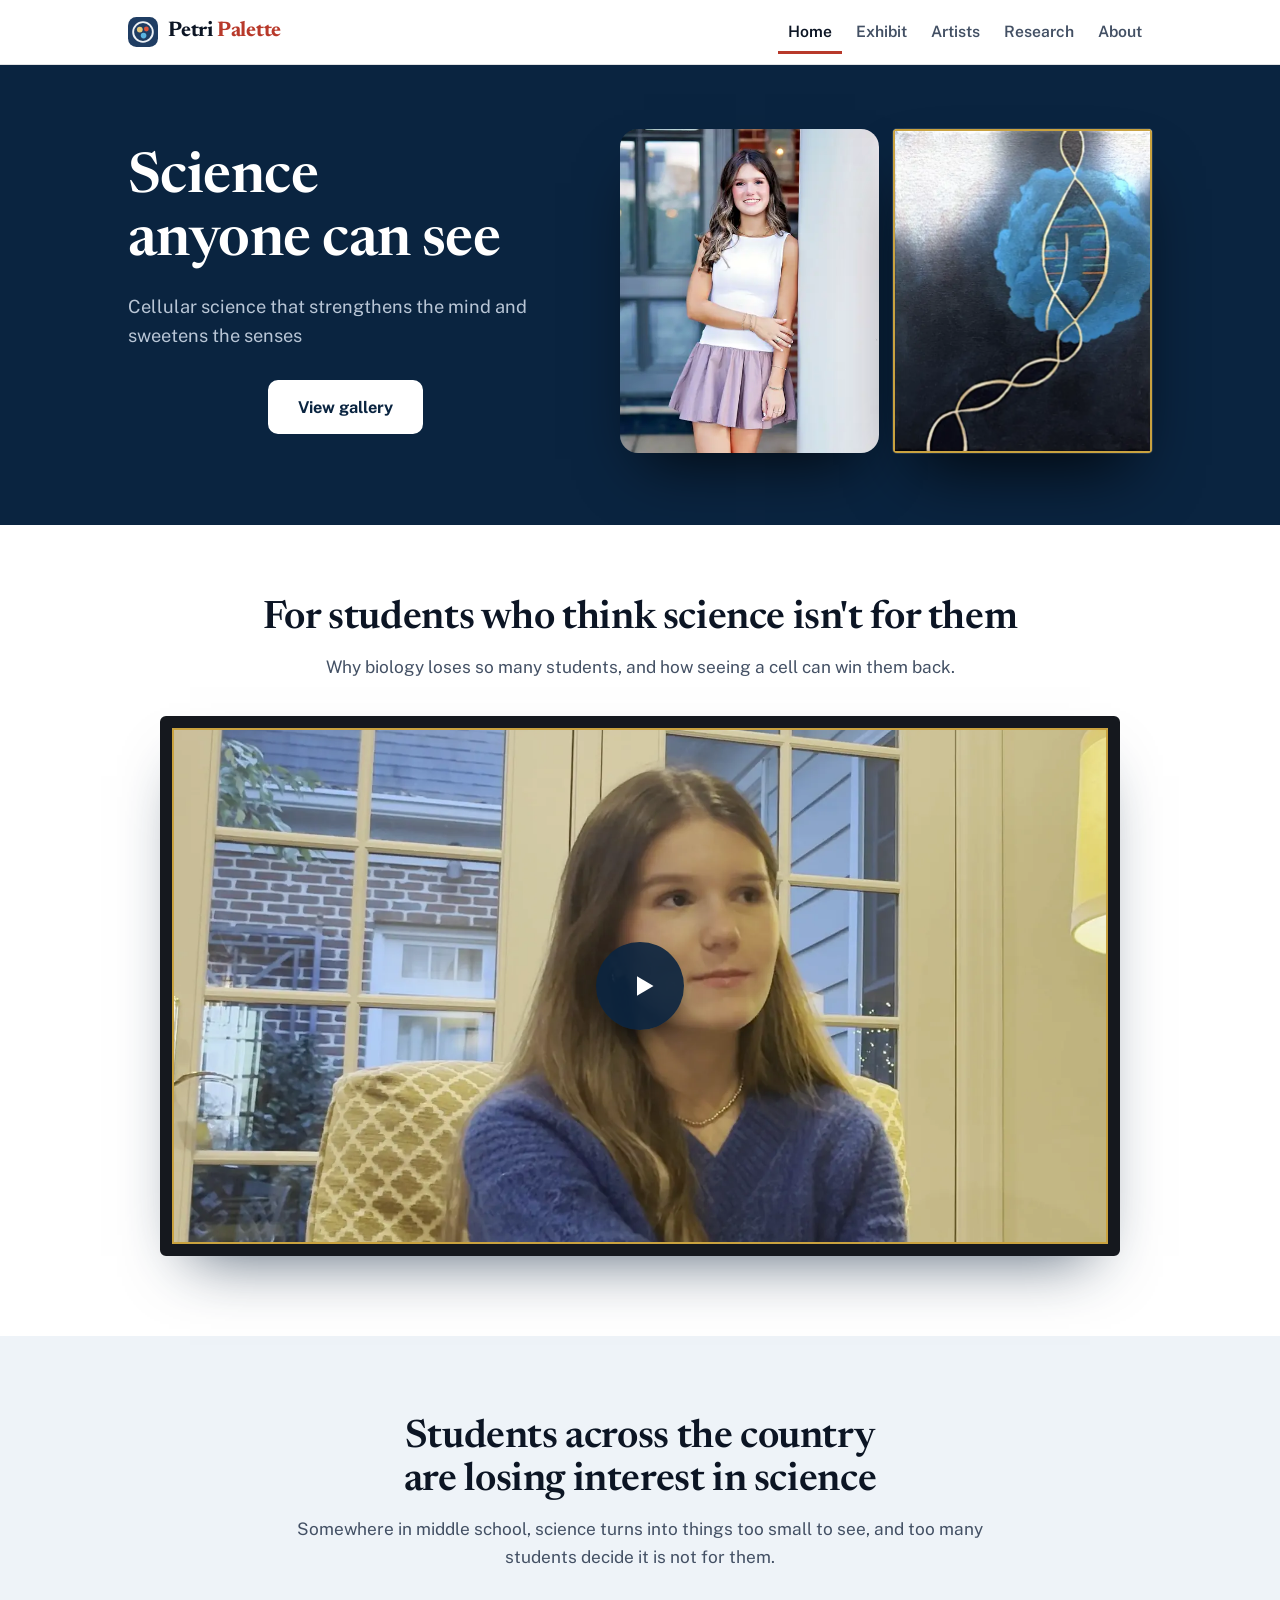
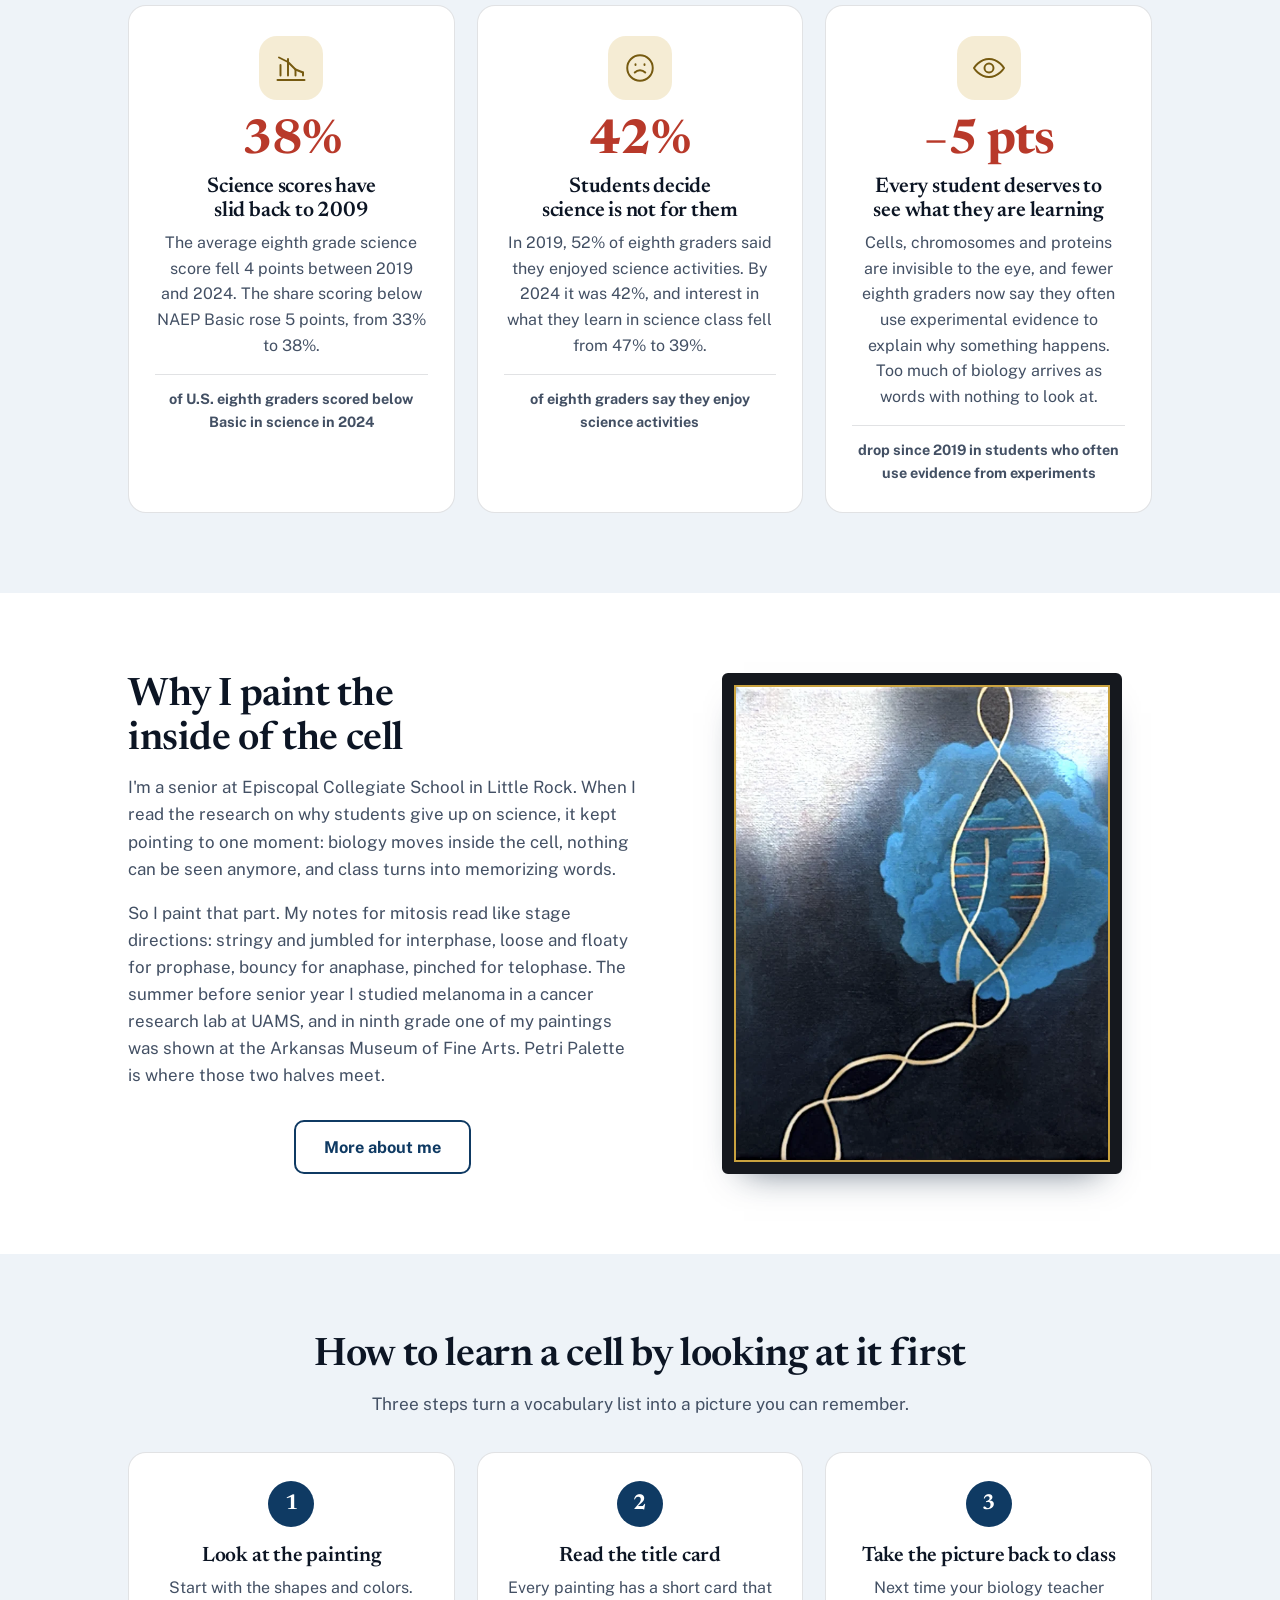
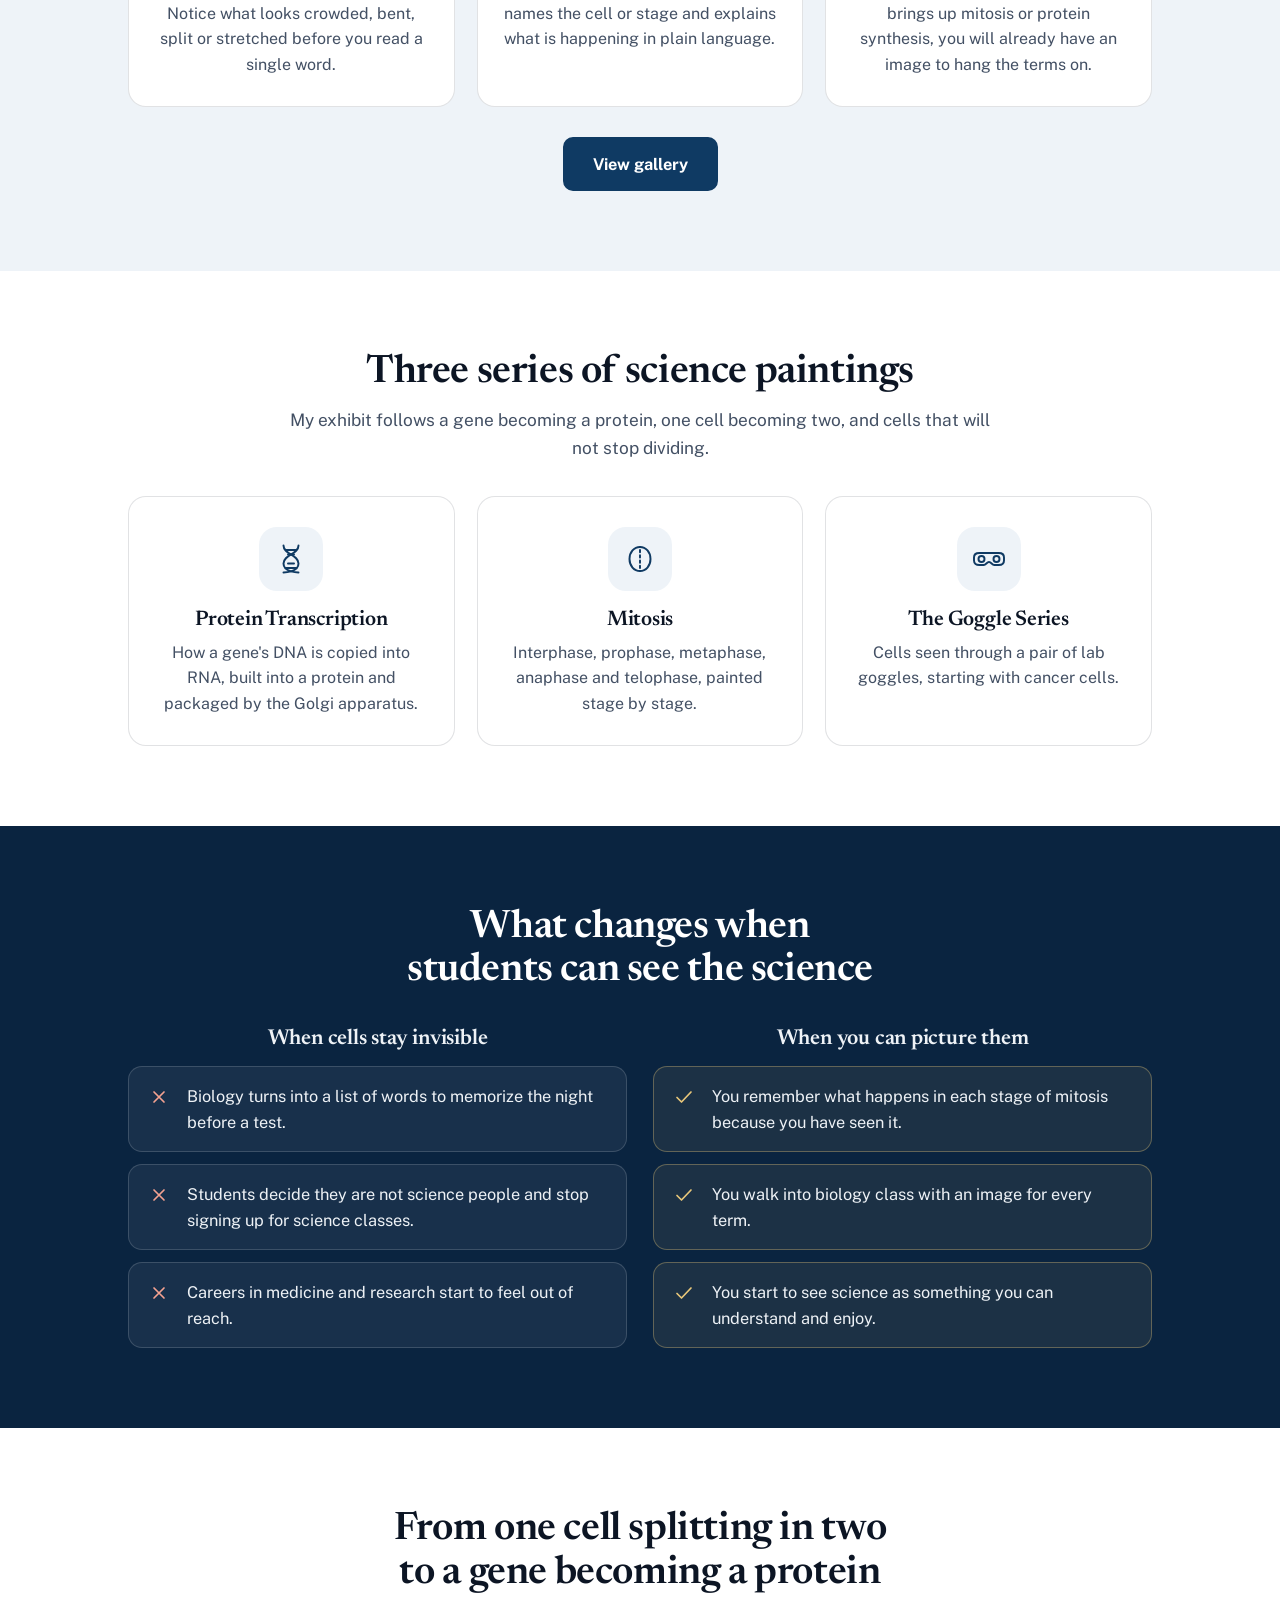
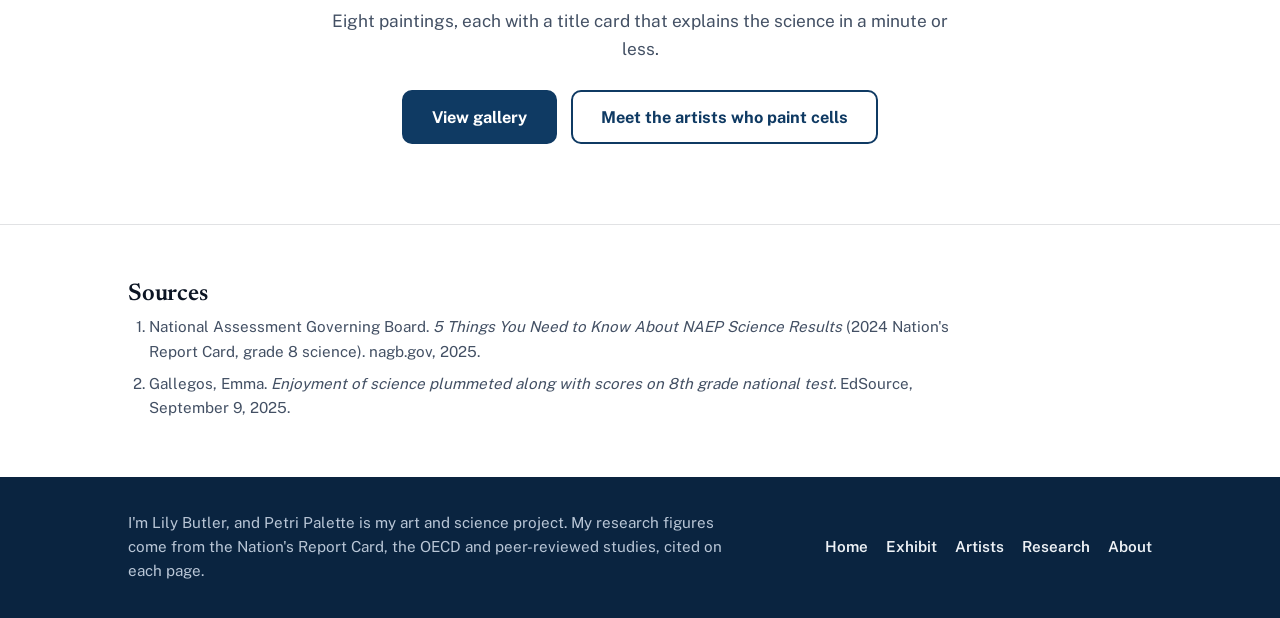
==== commit c85b1fbb: "Rename exhibit buttons to View gallery Co-Authored-By: Claude Opus 5.5 <noreply@anthropic.com>" ====
--- a/index.html
+++ b/index.html
@@ -50,7 +50,7 @@
       <h1>Science anyone can see</h1>
       <p class="lede">Cellular science that strengthens the mind and sweetens the senses</p>
       <div class="btn-row center">
-        <a href="exhibit.html" class="btn light">Walk through the exhibit</a>
+        <a href="exhibit.html" class="btn light">View gallery</a>
       </div>
     </div>
     <div class="diptych">
@@ -145,7 +145,7 @@
       </li>
     </ol>
     <div class="btn-row center">
-      <a href="exhibit.html" class="btn">Walk through the exhibit</a>
+      <a href="exhibit.html" class="btn">View gallery</a>
     </div>
   </div>
 </section>
@@ -206,7 +206,7 @@
   <div class="wrap">
     <h2>From one cell splitting in two to a gene becoming a protein</h2>
     <p>Eight paintings, each with a title card that explains the science in a minute or less.</p>
-    <div class="btn-row"><a href="exhibit.html" class="btn">Walk through the exhibit</a><a href="artists.html" class="btn ghost">Meet the artists who paint cells</a></div>
+    <div class="btn-row"><a href="exhibit.html" class="btn">View gallery</a><a href="artists.html" class="btn ghost">Meet the artists who paint cells</a></div>
   </div>
 </section>
 
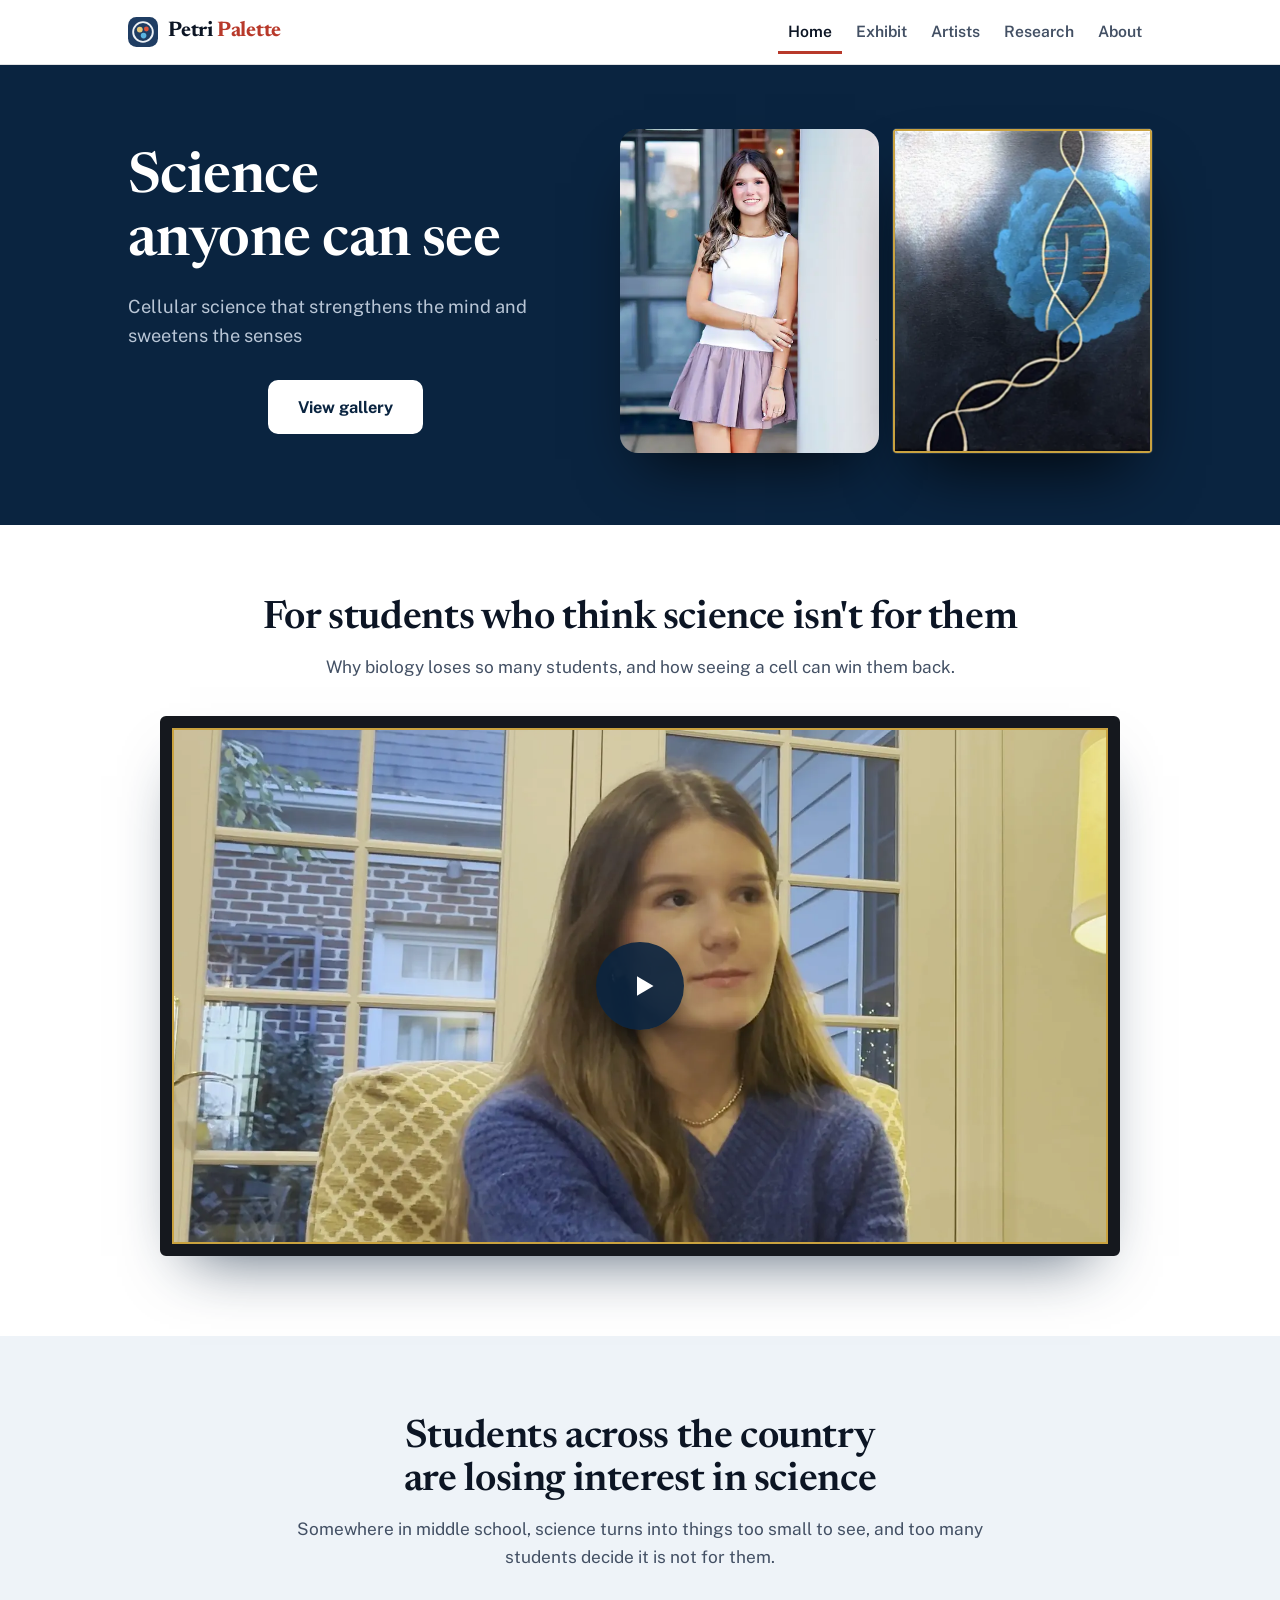
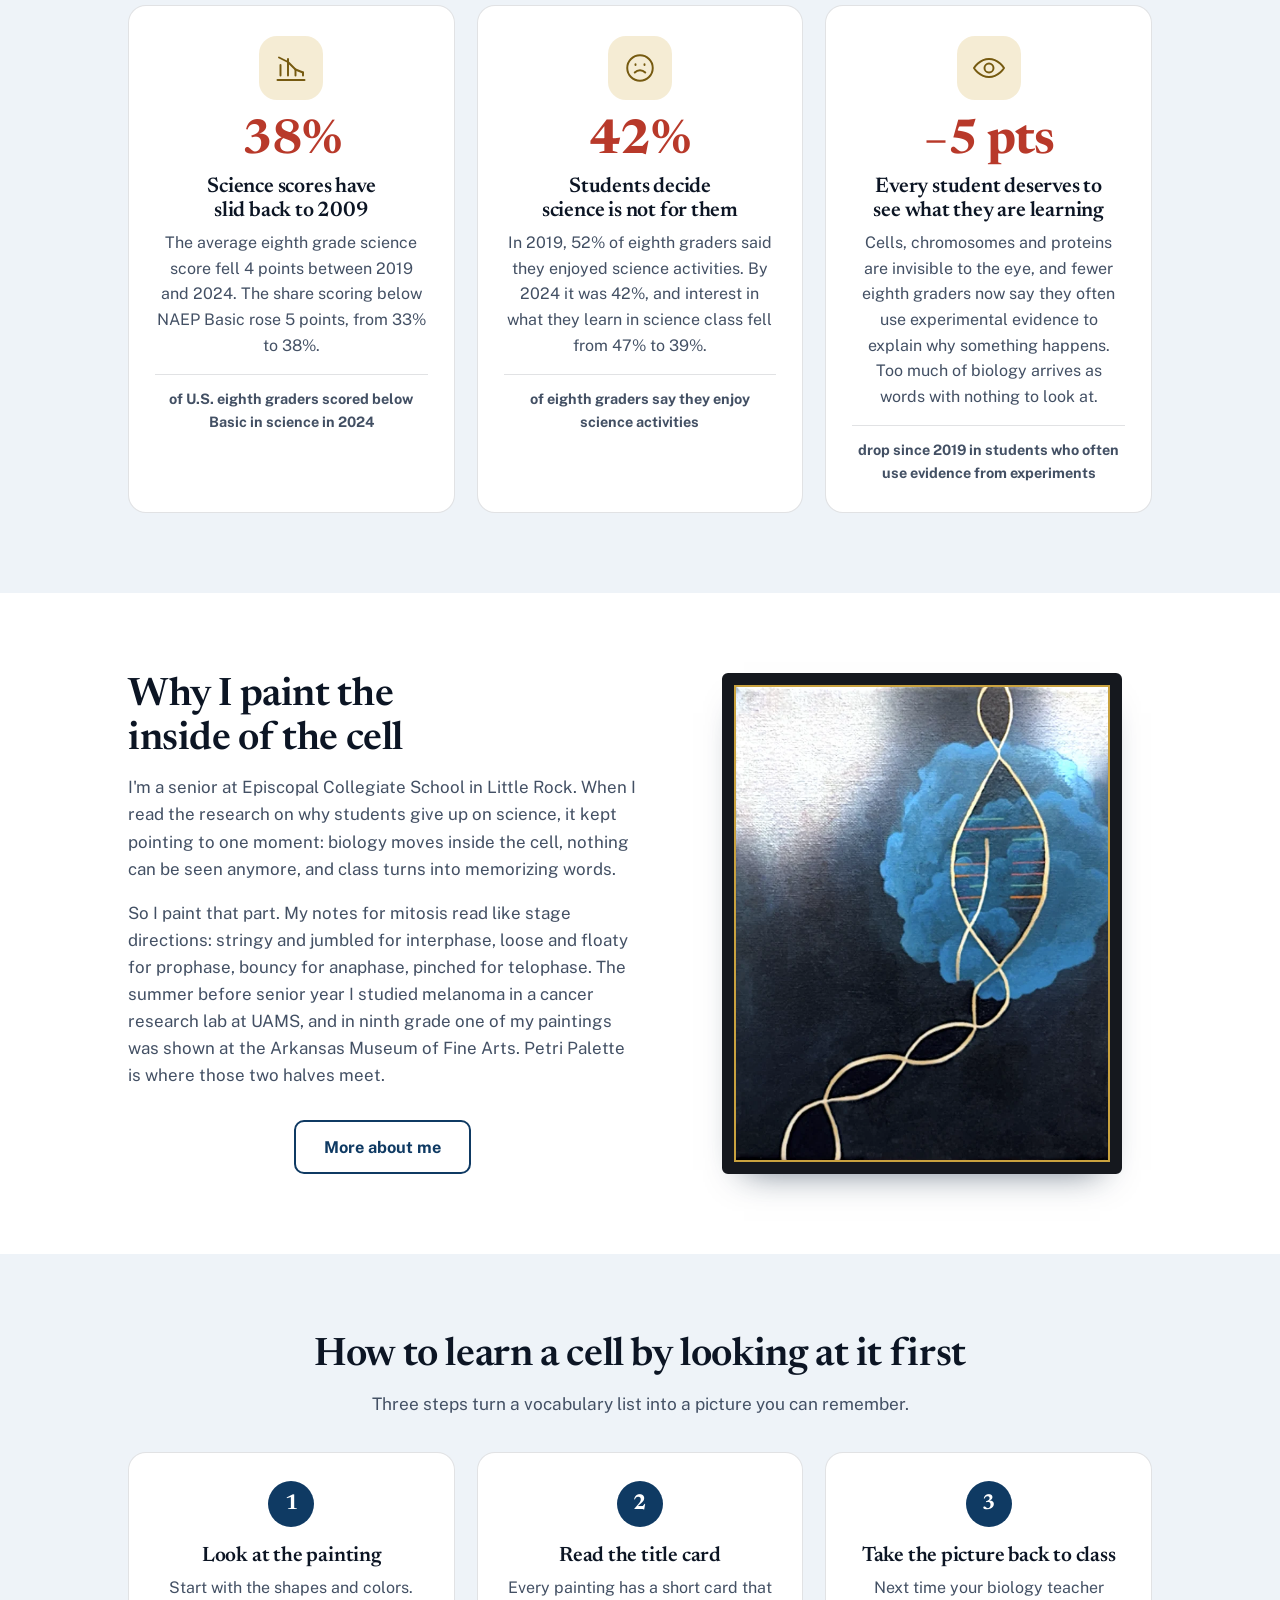
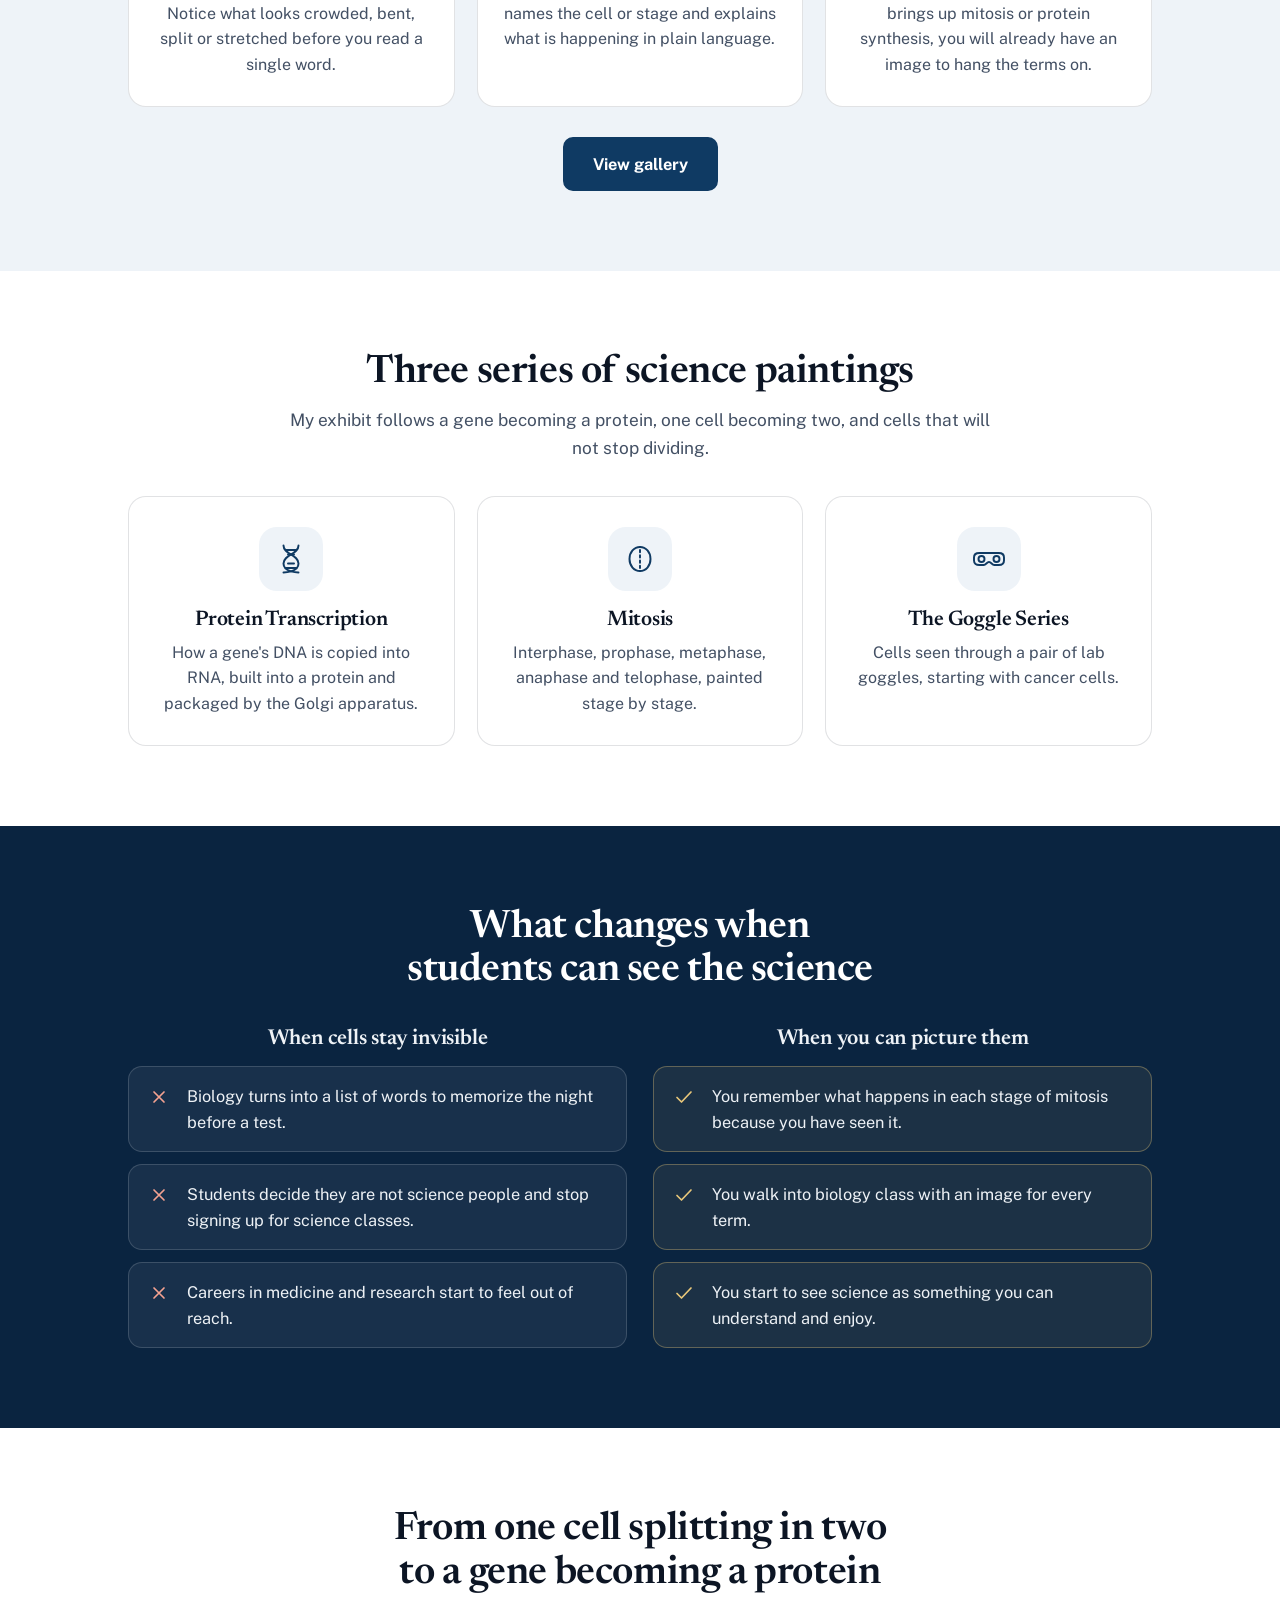
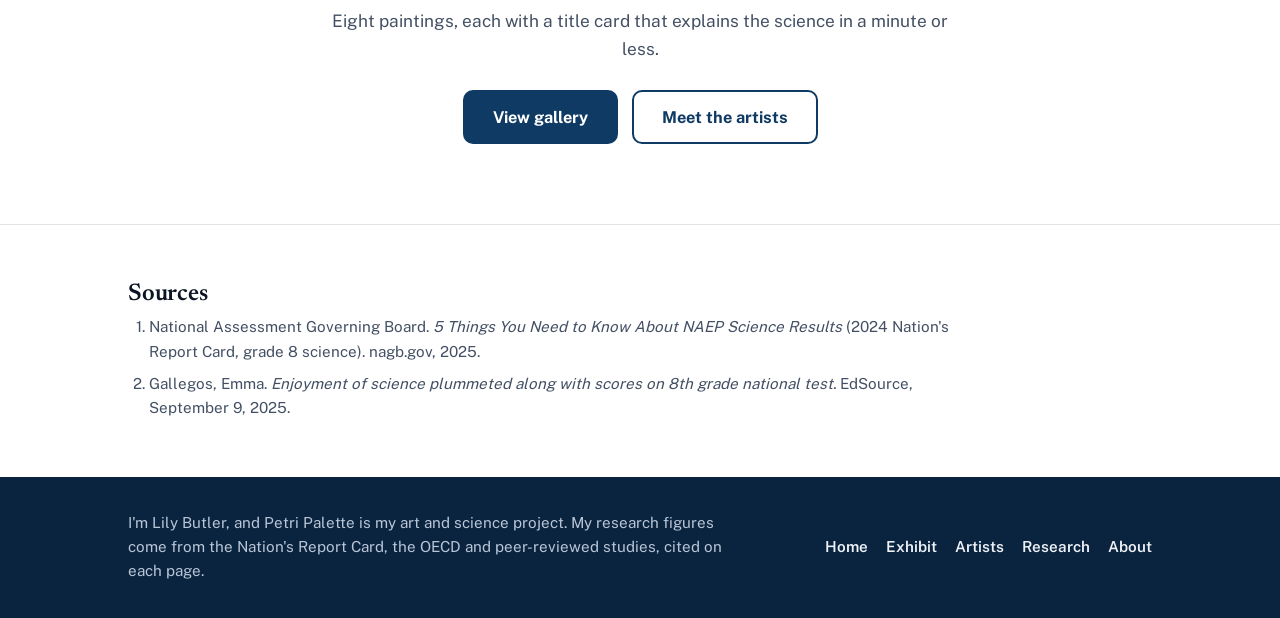
==== commit 0d056426: "Short button labels: rule in README, build check, shorten three buttons Co-Authored-By: Claude Opus " ====
--- a/index.html
+++ b/index.html
@@ -206,7 +206,7 @@
   <div class="wrap">
     <h2>From one cell splitting in two to a gene becoming a protein</h2>
     <p>Eight paintings, each with a title card that explains the science in a minute or less.</p>
-    <div class="btn-row"><a href="exhibit.html" class="btn">View gallery</a><a href="artists.html" class="btn ghost">Meet the artists who paint cells</a></div>
+    <div class="btn-row"><a href="exhibit.html" class="btn">View gallery</a><a href="artists.html" class="btn ghost">Meet the artists</a></div>
   </div>
 </section>
 
